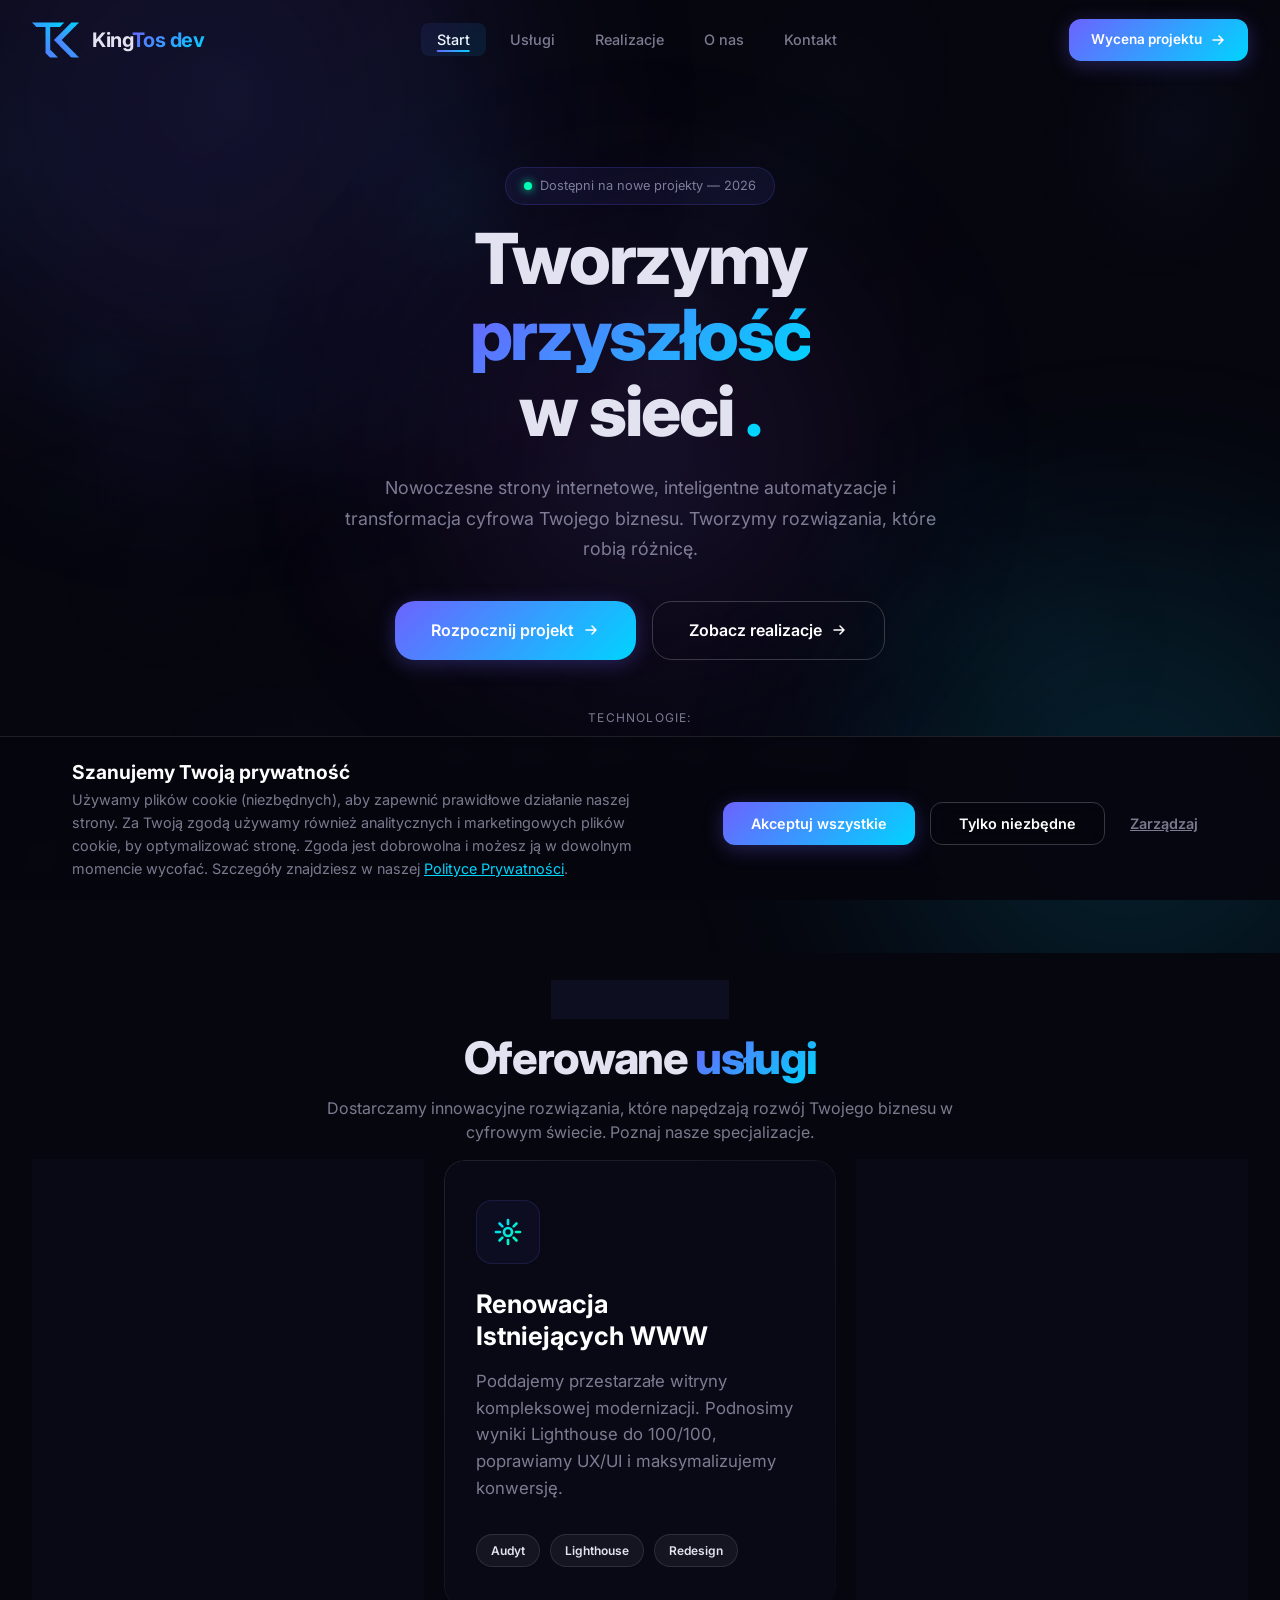
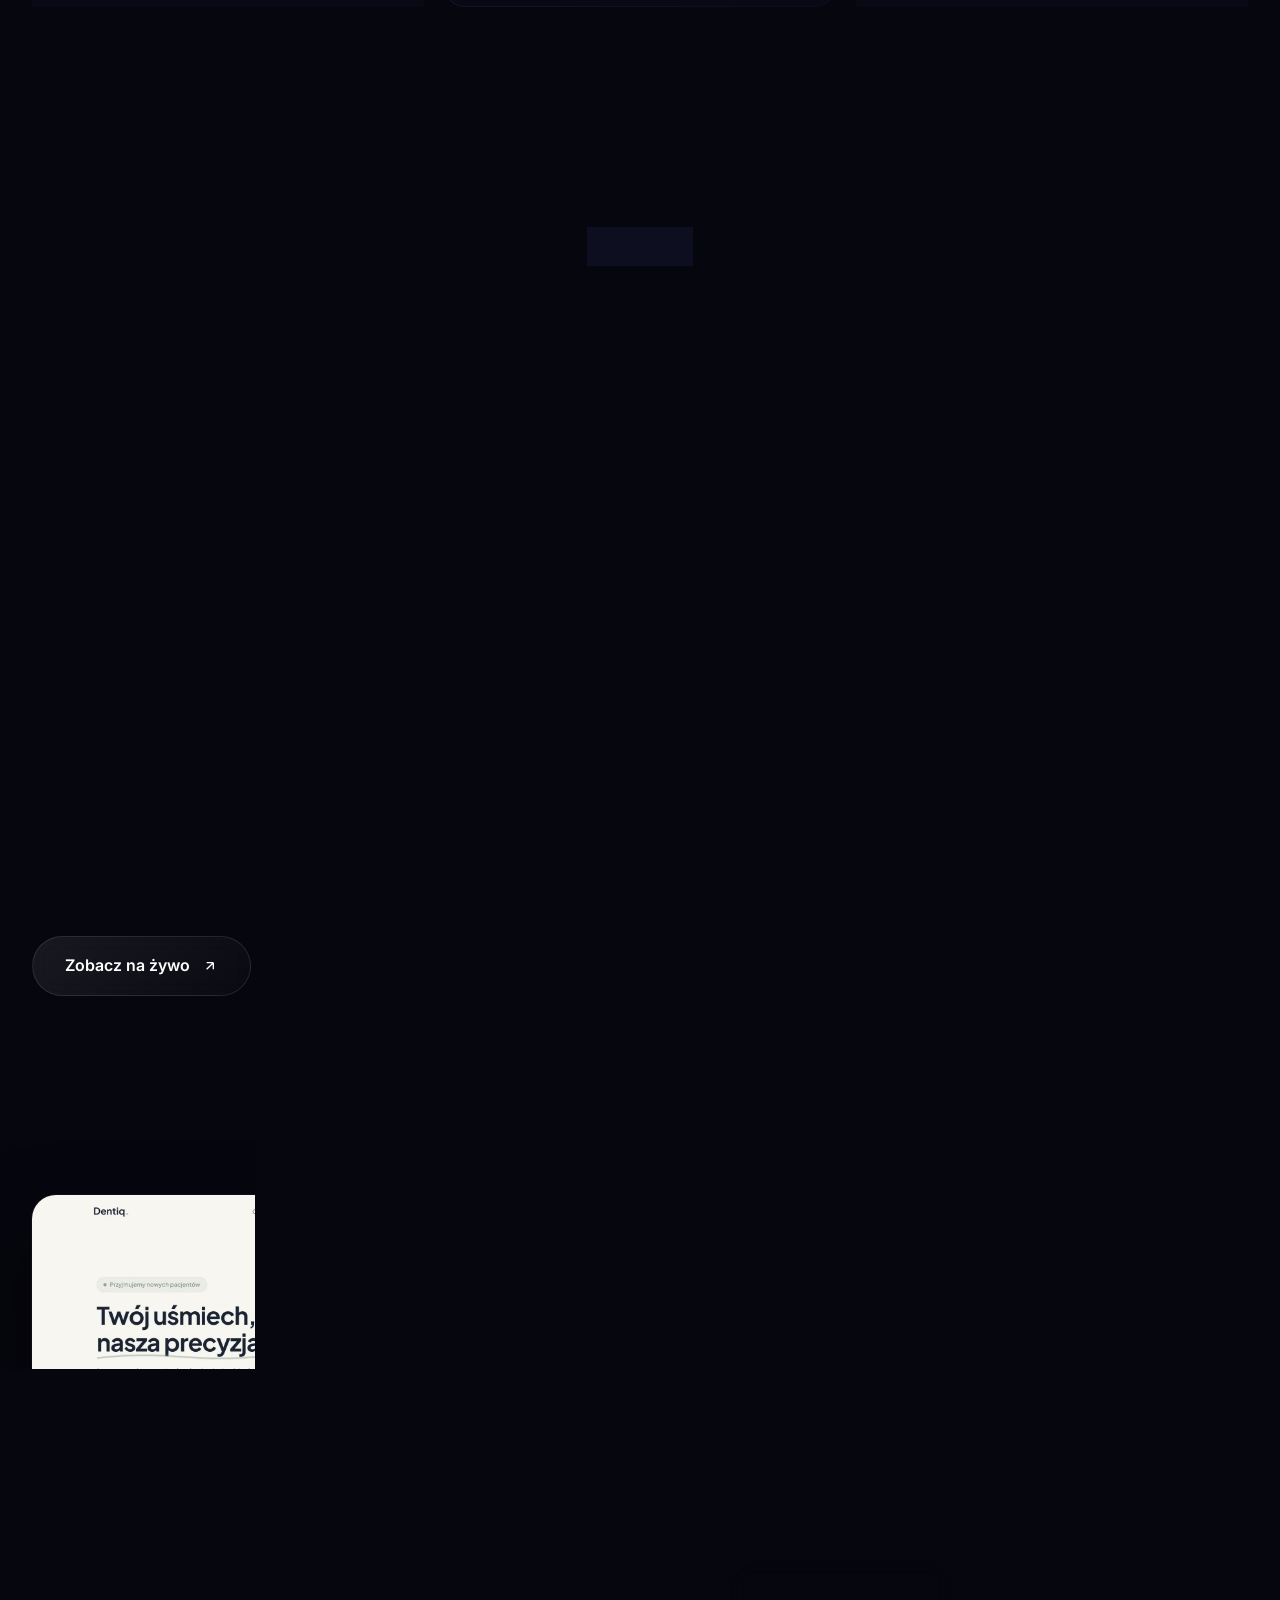
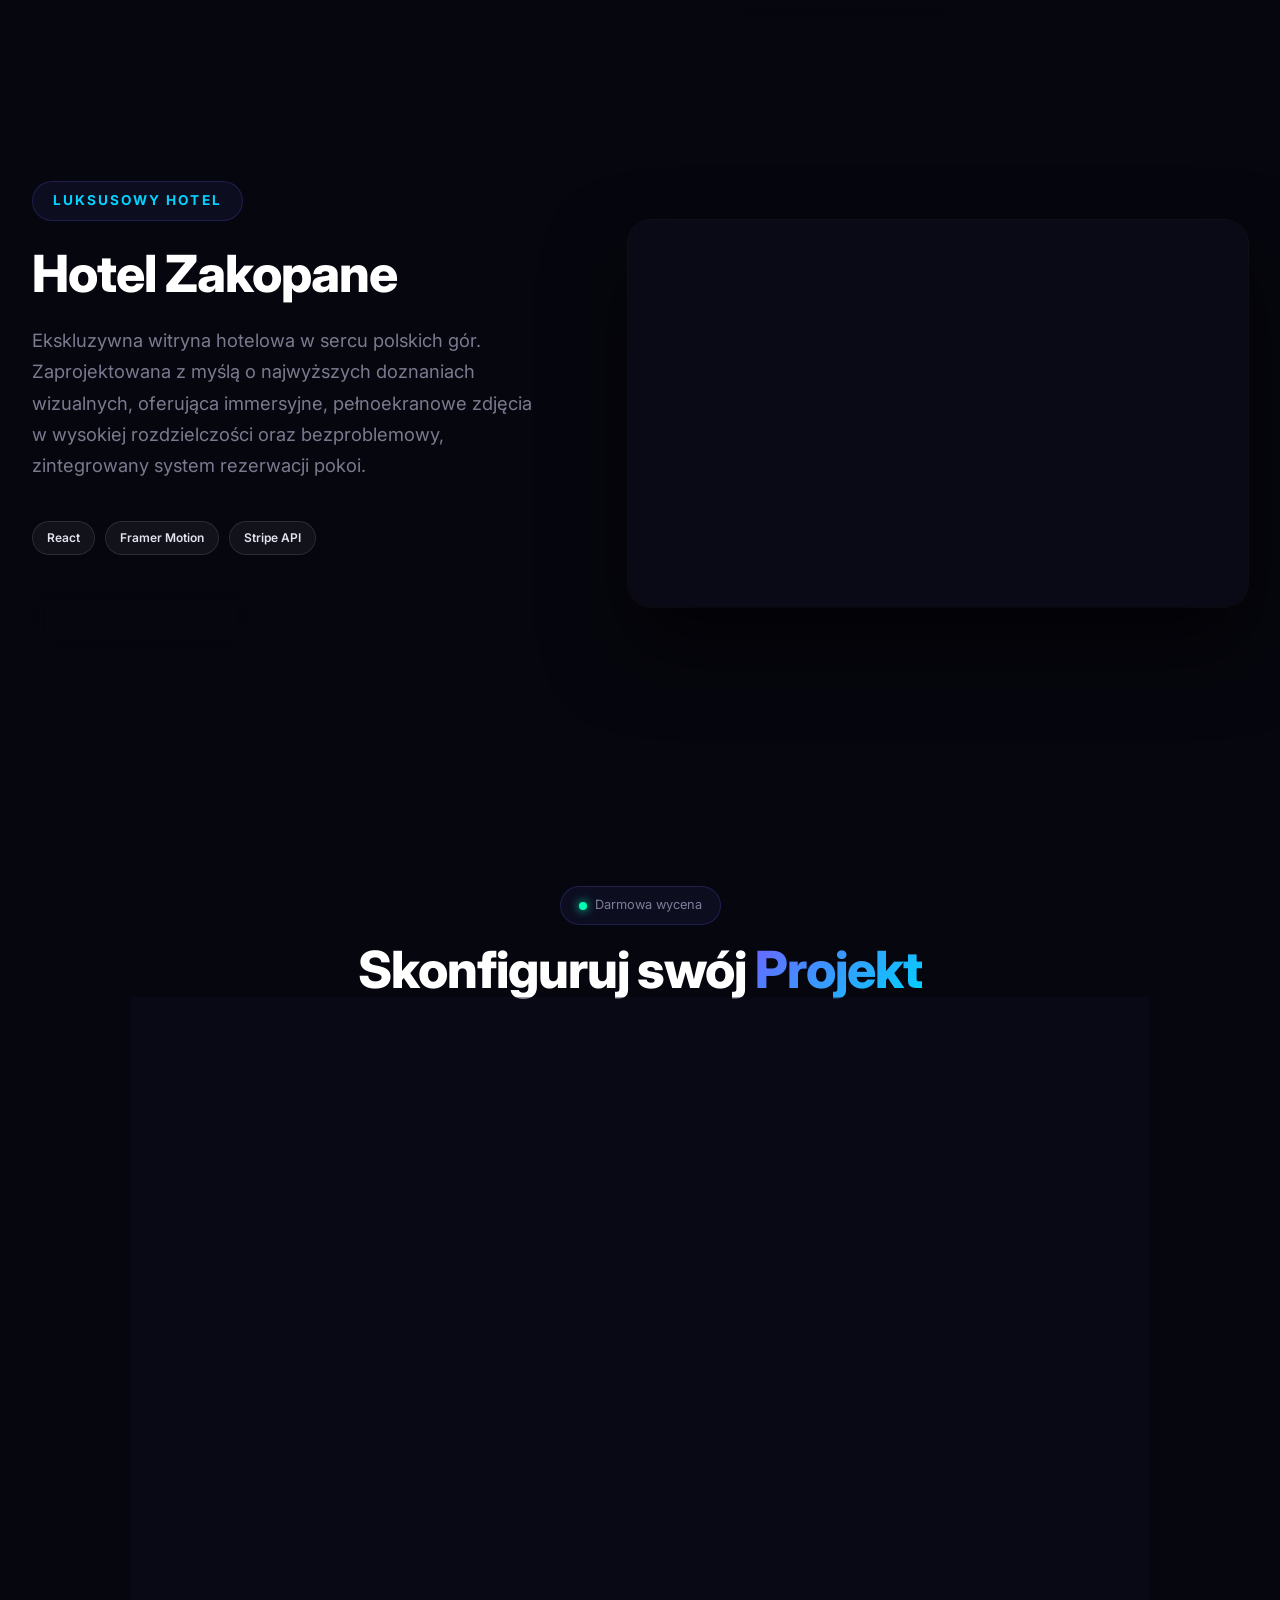
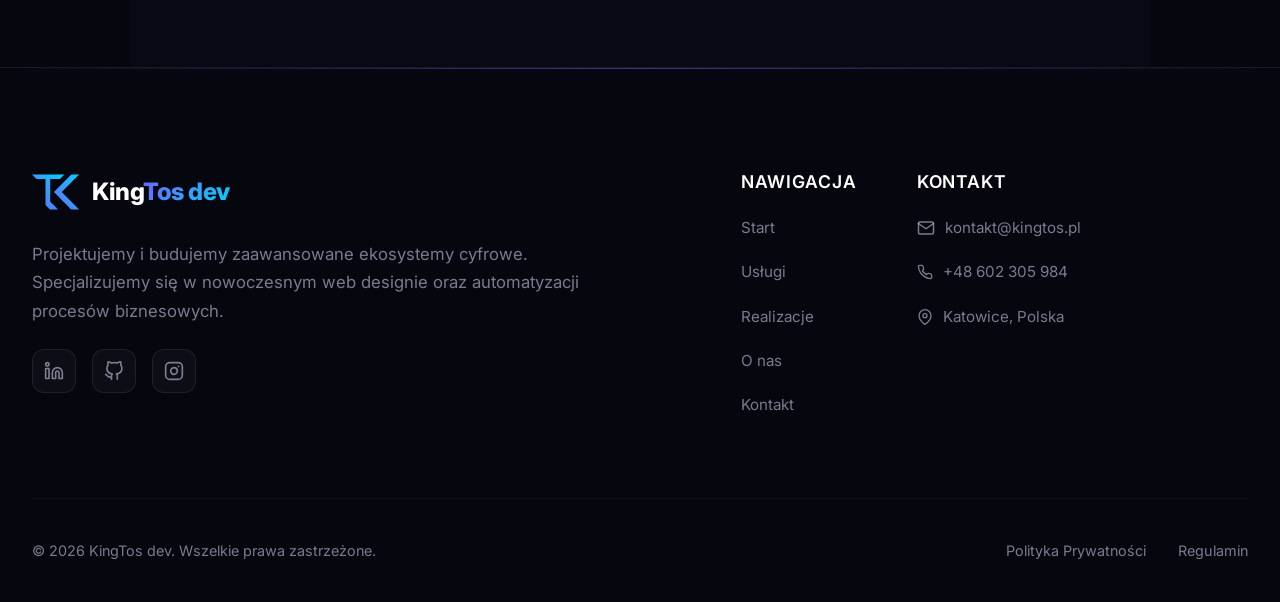
==== index.html @ 3b32286a "Add files via upload" ====
<!doctype html>
<html lang="pl">

<head>
  <meta charset="UTF-8" />
  <!-- Google Consent Mode v2 Default Settings -->
  <script>
    window.dataLayer = window.dataLayer || [];
    function gtag() { dataLayer.push(arguments); }
    let storedConsent = localStorage.getItem('cookieConsentSettings');
    if (storedConsent) {
      let settings = JSON.parse(storedConsent);
      gtag('consent', 'default', {
        'analytics_storage': settings.analytics ? 'granted' : 'denied',
        'ad_storage': settings.marketing ? 'granted' : 'denied',
        'ad_user_data': settings.marketing ? 'granted' : 'denied',
        'ad_personalization': settings.marketing ? 'granted' : 'denied',
        'personalization_storage': 'denied',
        'functionality_storage': 'granted',
        'security_storage': 'granted'
      });
    } else {
      gtag('consent', 'default', {
        'analytics_storage': 'denied',
        'ad_storage': 'denied',
        'ad_user_data': 'denied',
        'ad_personalization': 'denied',
        'personalization_storage': 'denied',
        'functionality_storage': 'granted',
        'security_storage': 'granted'
      });
    }
  </script>
  <meta name="viewport" content="width=device-width, initial-scale=1.0" />
  <meta name="description"
    content="KingTos dev — Projektujemy i tworzymy nowoczesne strony internetowe, automatyzacje i przebudowujemy istniejące witryny. Maciej Toś & Krzysztof Król." />
  <meta name="theme-color" content="#06060e" />
  <link rel="icon" type="image/svg+xml" href="favicon.svg" />
  <link rel="shortcut icon" href="favicon.svg" />
  <link rel="apple-touch-icon" href="favicon.svg" />
  <title>KingTos dev | Strony Internetowe & Automatyzacje</title>
  <link rel="preconnect" href="https://fonts.googleapis.com" />
  <link rel="preconnect" href="https://fonts.gstatic.com" crossorigin />
  <link
    href="https://fonts.googleapis.com/css2?family=Inter:wght@400;500;600;700&family=JetBrains+Mono:wght@400;500;700&display=swap"
    rel="stylesheet" />
  <link rel="preload" href="style.css" as="style" />
  <link rel="stylesheet" href="style.css" />

  <!-- Open Graph / Facebook -->
  <meta property="og:type" content="website" />
  <meta property="og:url" content="https://kingtos.pl/" />
  <meta property="og:title" content="KingTos dev | Strony Internetowe & Automatyzacje" />
  <meta property="og:description"
    content="KingTos dev — Projektujemy i tworzymy nowoczesne strony internetowe, automatyzacje i przebudowujemy istniejące witryny. Maciej Toś & Krzysztof Król." />

  <!-- Twitter -->
  <meta property="twitter:card" content="summary_large_image" />
  <meta property="twitter:url" content="https://kingtos.pl/" />
  <meta property="twitter:title" content="KingTos dev | Strony Internetowe & Automatyzacje" />
  <meta property="twitter:description"
    content="KingTos dev — Projektujemy i tworzymy nowoczesne strony internetowe, automatyzacje i przebudowujemy istniejące witryny. Maciej Toś & Krzysztof Król." />
</head>

<body>
  <!-- ══════════════════════════════════════════════
         INTERACTIVE GRID CANVAS (background)
         ══════════════════════════════════════════════ -->
  <canvas id="gridCanvas"></canvas>

  <!-- Ambient glow orbs -->
  <div class="ambient-orb ambient-orb--1"></div>
  <div class="ambient-orb ambient-orb--2"></div>
  <div class="ambient-orb ambient-orb--3"></div>

  <!-- ══════════════════════════════════════════════
         NAVBAR
         ══════════════════════════════════════════════ -->
  <nav class="navbar" id="navbar">
    <div class="navbar__container">
      <!-- Logo -->
      <a href="/" class="navbar__logo" id="navLogo">
        <span class="navbar__logo-icon">
          <svg viewBox="207 286 622 451" fill="none" xmlns="http://www.w3.org/2000/svg">
            <g transform="translate(0, 1024) scale(0.1, -0.1)" fill="url(#logoGrad)">
              <path
                d="M2070 7380 c0 -3 127 -132 283 -288 l283 -282 592 0 592 0 0 -1687 1 -1688 289 -294 289 -294 62 7 c34 3 267 6 518 6 l456 0 -502 503 -503 502 -2 1473 -3 1472 630 0 629 0 283 282 c156 156 283 285 283 288 0 3 -940 5 -2090 5 -1149 0 -2090 -2 -2090 -5z" />
              <path
                d="M6039 6254 c-817 -817 -1129 -1135 -1123 -1145 4 -8 502 -509 1106 -1115 604 -605 1104 -1108 1111 -1118 11 -15 56 -17 525 -19 281 -1 512 0 512 3 0 3 -506 511 -1126 1131 l-1125 1125 1123 1128 c618 620 1124 1130 1126 1134 1 4 -223 7 -498 7 l-500 0 -1131 -1131z" />
            </g>
            <defs>
              <linearGradient id="logoGrad" x1="0" y1="0" x2="1" y2="1">
                <stop offset="0%" stop-color="#6C63FF" />
                <stop offset="100%" stop-color="#00D4FF" />
              </linearGradient>
            </defs>
          </svg>
        </span>
        <span class="navbar__logo-text">
          <span class="navbar__logo-king">King</span><span class="navbar__logo-tos">Tos dev</span>
        </span>
      </a>

      <!-- Navigation Links -->
      <ul class="navbar__links" id="navLinks">
        <li>
          <a href="/#hero" class="navbar__link navbar__link--active" data-text="Start">Start</a>
        </li>
        <li>
          <a href="/#uslugi" class="navbar__link" data-text="Usługi">Usługi</a>
        </li>
        <li>
          <a href="/#realizacje" class="navbar__link" data-text="Realizacje">Realizacje</a>
        </li>
        <li>
          <a href="/o-nas" class="navbar__link" data-text="O nas">O nas</a>
        </li>
        <li>
          <a href="/#kontakt" class="navbar__link" data-text="Kontakt">Kontakt</a>
        </li>
      </ul>

      <!-- CTA Button -->
      <a href="/#kontakt" class="btn btn--primary btn--nav" id="navCta">
        <span class="btn__text">Wycena projektu</span>
        <span class="btn__icon">
          <svg width="16" height="16" viewBox="0 0 16 16" fill="none">
            <path d="M3 8H13M13 8L9 4M13 8L9 12" stroke="currentColor" stroke-width="1.5" stroke-linecap="round"
              stroke-linejoin="round" />
          </svg>
        </span>
      </a>

      <!-- Mobile hamburger -->
      <button class="navbar__hamburger" id="navHamburger" aria-label="Otwórz menu" aria-expanded="false">
        <span></span>
        <span></span>
        <span></span>
      </button>
    </div>
  </nav>

  <!-- ══════════════════════════════════════════════
         HERO SECTION
         ══════════════════════════════════════════════ -->
  <section class="hero" id="hero">
    <div class="hero__container">
      <!-- Centered Hero Content -->
      <div class="hero__badge" id="heroBadge">
        <span class="hero__badge-dot"></span>
        <span class="hero__badge-text">Dostępni na nowe projekty — 2026</span>
      </div>

      <h1 class="hero__title" id="heroTitle">
        <span class="hero__title-line">
          <span class="hero__title-word" data-delay="0">Tworzymy</span>
        </span>
        <span class="hero__title-line">
          <span class="hero__title-word hero__title-word--gradient" data-delay="1">przyszłość</span>
        </span>
        <span class="hero__title-line">
          <span class="hero__title-word" data-delay="2">w sieci</span>
          <span class="hero__title-word hero__title-word--accent" data-delay="3">.</span>
        </span>
      </h1>

      <p class="hero__subtitle" id="heroSubtitle">
        Nowoczesne strony internetowe, inteligentne automatyzacje i
        transformacja cyfrowa Twojego biznesu. Tworzymy rozwiązania, które
        robią różnicę.
      </p>

      <div class="hero__actions" id="heroActions">
        <a href="#kontakt" class="btn btn--primary btn--lg" id="heroCta1">
          <span class="btn__text">Rozpocznij projekt</span>
          <span class="btn__icon">
            <svg width="18" height="18" viewBox="0 0 18 18" fill="none">
              <path d="M4 9H14M14 9L10 5M14 9L10 13" stroke="currentColor" stroke-width="1.5" stroke-linecap="round"
                stroke-linejoin="round" />
            </svg>
          </span>
          <span class="btn__glow"></span>
          <span class="btn__shimmer"></span>
        </a>
        <a href="#realizacje" class="btn btn--outline btn--lg" id="heroCta2">
          <span class="btn__text">Zobacz realizacje</span>
          <span class="btn__icon">
            <svg width="18" height="18" viewBox="0 0 18 18" fill="none">
              <path d="M4 9H14M14 9L10 5M14 9L10 13" stroke="currentColor" stroke-width="1.5" stroke-linecap="round"
                stroke-linejoin="round" />
            </svg>
          </span>
        </a>
      </div>

      <div class="hero__tech" id="heroTech">
        <span class="hero__tech-label">Technologie:</span>
        <div class="hero__tech-list">
          <span class="hero__tech-badge" data-tech="react">React</span>
          <span class="hero__tech-badge" data-tech="next">Next.js</span>
          <span class="hero__tech-badge" data-tech="node">Node.js</span>
          <span class="hero__tech-badge" data-tech="ai">AI / ML</span>
          <span class="hero__tech-badge" data-tech="auto">Automatyzacje</span>
        </div>
      </div>
    </div>


  </section>

  <!-- ══════════════════════════════════════════════
         SERVICES SECTION
         ══════════════════════════════════════════════ -->
  <section class="services-hero" id="uslugi">
    <div class="services-hero__container">
      <div class="services-hero__header">
        <div class="hero__badge">
          <span class="hero__badge-dot"></span>
          <span class="hero__badge-text">Kompleksowa oferta</span>
        </div>
        <h2 class="services-hero__title">
          Oferowane <span class="services-hero__title-accent">usługi</span>
        </h2>
        <p class="services-hero__subtitle">
          Dostarczamy innowacyjne rozwiązania, które napędzają rozwój Twojego
          biznesu w cyfrowym świecie. Poznaj nasze specjalizacje.
        </p>
      </div>

      <div class="services-hero__grid" data-nosnippet>
        <!-- Panel 1 -->
        <div class="service-panel">
          <div class="service-panel__glow"></div>
          <div class="service-panel__content">
            <div class="service-panel__icon">
              <svg width="32" height="32" viewBox="0 0 24 24" fill="none" xmlns="http://www.w3.org/2000/svg">
                <path d="M7 8L3 12L7 16" stroke="url(#iconGrad1)" stroke-width="2" stroke-linecap="round"
                  stroke-linejoin="round" />
                <path d="M17 8L21 12L17 16" stroke="url(#iconGrad1)" stroke-width="2" stroke-linecap="round"
                  stroke-linejoin="round" />
                <path d="M14 4L10 20" stroke="url(#iconGrad1)" stroke-width="2" stroke-linecap="round"
                  stroke-linejoin="round" />
                <defs>
                  <linearGradient id="iconGrad1" x1="3" y1="4" x2="21" y2="20" gradientUnits="userSpaceOnUse">
                    <stop stop-color="#6C63FF" />
                    <stop offset="1" stop-color="#00D4FF" />
                  </linearGradient>
                </defs>
              </svg>
            </div>
            <h3 class="service-panel__title">Tworzenie Stron<br />od Zera</h3>
            <p class="service-panel__desc">
              Projektujemy i wdrażamy nowoczesne, ultra-szybkie i skalowalne
              aplikacje webowe oparte o najnowsze technologie takie jak React
              i Next.js.
            </p>
            <div class="service-panel__tech">
              <span>React</span><span>Next.js</span><span>UI/UX</span>
            </div>
          </div>
        </div>

        <!-- Panel 2 -->
        <div class="service-panel">
          <div class="service-panel__glow"></div>
          <div class="service-panel__content">
            <div class="service-panel__icon">
              <svg width="32" height="32" viewBox="0 0 24 24" fill="none" xmlns="http://www.w3.org/2000/svg">
                <path d="M12 3V6" stroke="url(#iconGrad2)" stroke-width="2" stroke-linecap="round" />
                <path d="M12 18V21" stroke="url(#iconGrad2)" stroke-width="2" stroke-linecap="round" />
                <path d="M21 12H18" stroke="url(#iconGrad2)" stroke-width="2" stroke-linecap="round" />
                <path d="M6 12H3" stroke="url(#iconGrad2)" stroke-width="2" stroke-linecap="round" />
                <path d="M18.364 5.63604L16.2426 7.75736" stroke="url(#iconGrad2)" stroke-width="2"
                  stroke-linecap="round" />
                <path d="M7.75736 16.2426L5.63604 18.364" stroke="url(#iconGrad2)" stroke-width="2"
                  stroke-linecap="round" />
                <path d="M18.364 18.364L16.2426 16.2426" stroke="url(#iconGrad2)" stroke-width="2"
                  stroke-linecap="round" />
                <path d="M7.75736 7.75736L5.63604 5.63604" stroke="url(#iconGrad2)" stroke-width="2"
                  stroke-linecap="round" />
                <circle cx="12" cy="12" r="3" stroke="url(#iconGrad2)" stroke-width="2" />
                <defs>
                  <linearGradient id="iconGrad2" x1="3" y1="3" x2="21" y2="21" gradientUnits="userSpaceOnUse">
                    <stop stop-color="#00D4FF" />
                    <stop offset="1" stop-color="#00FFB2" />
                  </linearGradient>
                </defs>
              </svg>
            </div>
            <h3 class="service-panel__title">
              Renowacja<br />Istniejących WWW
            </h3>
            <p class="service-panel__desc">
              Poddajemy przestarzałe witryny kompleksowej modernizacji.
              Podnosimy wyniki Lighthouse do 100/100, poprawiamy UX/UI i
              maksymalizujemy konwersję.
            </p>
            <div class="service-panel__tech">
              <span>Audyt</span><span>Lighthouse</span><span>Redesign</span>
            </div>
          </div>
        </div>

        <!-- Panel 3 -->
        <div class="service-panel">
          <div class="service-panel__glow"></div>
          <div class="service-panel__content">
            <div class="service-panel__icon">
              <svg width="32" height="32" viewBox="0 0 24 24" fill="none" xmlns="http://www.w3.org/2000/svg">
                <path d="M13 2L3 14H12L11 22L21 10H12L13 2Z" stroke="url(#iconGrad3)" stroke-width="2"
                  stroke-linecap="round" stroke-linejoin="round" fill="rgba(108,99,255,0.1)" />
                <defs>
                  <linearGradient id="iconGrad3" x1="3" y1="2" x2="21" y2="22" gradientUnits="userSpaceOnUse">
                    <stop stop-color="#6C63FF" />
                    <stop offset="1" stop-color="#00FFB2" />
                  </linearGradient>
                </defs>
              </svg>
            </div>
            <h3 class="service-panel__title">Automatyzacje<br />Stron</h3>
            <p class="service-panel__desc">
              Zastępujemy powtarzalną pracę inteligentnymi systemami. Wdrażamy
              integracje AI, automatyczne formularze i asystentów, by strona
              pracowała 24/7.
            </p>
            <div class="service-panel__tech">
              <span>AI / ML</span><span>Automatyzacja</span><span>API</span>
            </div>
          </div>
        </div>
      </div>
    </div>
  </section>

  <!-- ══════════════════════════════════════════════
         PORTFOLIO SECTION
         ══════════════════════════════════════════════ -->
  <section class="portfolio-hero" id="realizacje">
    <div class="portfolio-hero__header">
      <div class="hero__badge">
        <span class="hero__badge-dot"></span>
        <span class="hero__badge-text">Portfolio</span>
      </div>
      <h2 class="portfolio-hero__title">
        Portfolio <span class="services-hero__title-accent">Realizacji</span>
      </h2>
      <p class="portfolio-hero__subtitle">
        Poznaj wybrane projekty, które z sukcesem wdrożyliśmy dla naszych klientów, łącząc estetykę z najwyższą
        wydajnością.
      </p>
    </div>

    <div class="portfolio-hero__projects" data-nosnippet>
      <!-- Project 1 (Image Right) -->
      <div class="project-showcase">
        <div class="project-showcase__content">
          <span class="project-showcase__tag">E-learning</span>
          <h3 class="project-showcase__title">Sukalina Chess</h3>
          <p class="project-showcase__desc">Nowoczesna platforma edukacyjna stworzona dla profesjonalnej instruktorki szachów. Witryna łączy przejrzysty design z interaktywną minigrą testową, pozwalającą użytkownikom na sprawdzenie swoich umiejętności przed zapisaniem się na profesjonalne lekcje.</p>
          <div class="service-panel__tech">
            <span>Vue.js</span><span>Three.js</span><span>WebSockets</span>
          </div>
          <a href="https://sukalinachess.netlify.app" target="_blank" class="portfolio__card-btn">
            Zobacz na żywo
            <svg width="16" height="16" viewBox="0 0 24 24" fill="none" stroke="currentColor" stroke-width="2">
              <path d="M7 17L17 7M17 7H7M17 7V17" />
            </svg>
          </a>
        </div>
        <div class="project-showcase__visual">
          <div class="project-showcase__visual-inner project-tilt">
            <div class="project-showcase__glow"></div>
            <img src="assets/portfolio/chess.webp" alt="Sukalina Chess" loading="lazy" decoding="async">
          </div>
        </div>
      </div>

      <!-- Project 2 (Image Left) -->
      <div class="project-showcase project-showcase--reverse">
        <div class="project-showcase__content">
          <span class="project-showcase__tag">Stomatologia Premium</span>
          <h3 class="project-showcase__title">Dentiq Modern</h3>
          <p class="project-showcase__desc">Elegancka, ultraszybka i w pełni responsywna strona internetowa dla
            prestiżowej kliniki stomatologicznej. Wyposażona w zaawansowany system rezerwacji wizyt online oraz
            wirtualny spacer, co znacząco zwiększyło konwersję.</p>
          <div class="service-panel__tech">
            <span>Next.js</span><span>Tailwind</span><span>Booking API</span>
          </div>
          <a href="https://dentiq-modern-stomatology.vercel.app" target="_blank" class="portfolio__card-btn">
            Zobacz na żywo
            <svg width="16" height="16" viewBox="0 0 24 24" fill="none" stroke="currentColor" stroke-width="2">
              <path d="M7 17L17 7M17 7H7M17 7V17" />
            </svg>
          </a>
        </div>
        <div class="project-showcase__visual">
          <div class="project-showcase__visual-inner project-tilt">
            <div class="project-showcase__glow"></div>
            <img src="assets/portfolio/dentiq.webp" alt="Dentiq Stomatology" loading="lazy" decoding="async">
          </div>
        </div>
      </div>

      <!-- Project 3 (Image Right) -->
      <div class="project-showcase">
        <div class="project-showcase__content">
          <span class="project-showcase__tag">Luksusowy Hotel</span>
          <h3 class="project-showcase__title">Hotel Zakopane</h3>
          <p class="project-showcase__desc">Ekskluzywna witryna hotelowa w sercu polskich gór. Zaprojektowana z myślą o
            najwyższych doznaniach wizualnych, oferująca immersyjne, pełnoekranowe zdjęcia w wysokiej rozdzielczości
            oraz bezproblemowy, zintegrowany system rezerwacji pokoi.</p>
          <div class="service-panel__tech">
            <span>React</span><span>Framer Motion</span><span>Stripe API</span>
          </div>
          <a href="https://hotel-zakopane.netlify.app" target="_blank" class="portfolio__card-btn">
            Zobacz na żywo
            <svg width="16" height="16" viewBox="0 0 24 24" fill="none" stroke="currentColor" stroke-width="2">
              <path d="M7 17L17 7M17 7H7M17 7V17" />
            </svg>
          </a>
        </div>
        <div class="project-showcase__visual">
          <div class="project-showcase__visual-inner project-tilt">
            <div class="project-showcase__glow"></div>
            <img src="assets/portfolio/hotel.webp" alt="Hotel Zakopane" loading="lazy" decoding="async">
          </div>
        </div>
      </div>
    </div>
  </section>

  <!-- ══════════════════════════════════════════════
         CONTACT SECTION (MULTI-STEP WIZARD)
         ══════════════════════════════════════════════ -->
  <section class="contact-section" id="kontakt">
    <div class="contact-section__container">

      <div class="contact-section__header">
        <div class="hero__badge">
          <span class="hero__badge-dot"></span>
          <span class="hero__badge-text">Darmowa wycena</span>
        </div>
        <h2 class="contact-section__title">
          Skonfiguruj swój <span class="services-hero__title-accent">Projekt</span>
        </h2>
      </div>

      <div class="contact-wizard">
        <div class="contact-wizard__glow"></div>

        <!-- Progress Bar -->
        <div class="wizard-progress">
          <div class="wizard-progress__step active" data-step="1">1. Cel</div>
          <div class="wizard-progress__line">
            <div class="wizard-progress__line-fill"></div>
          </div>
          <div class="wizard-progress__step" data-step="2">2. Opcje</div>
          <div class="wizard-progress__line">
            <div class="wizard-progress__line-fill"></div>
          </div>
          <div class="wizard-progress__step" data-step="3">3. Dane</div>
        </div>

        <form id="contactForm" class="wizard-form">

          <!-- STEP 1 -->
          <div class="wizard-step active" id="step-1">
            <h3 class="wizard-step__title">W czym możemy Ci pomóc?</h3>
            <div class="wizard-options-grid">
              <label class="wizard-option">
                <input type="radio" name="project_type" value="nowa_strona" checked>
                <div class="wizard-option__card">
                  <div class="wizard-option__icon">
                    <svg width="28" height="28" viewBox="0 0 24 24" fill="none" stroke="currentColor" stroke-width="2"
                      stroke-linecap="round" stroke-linejoin="round">
                      <path
                        d="M4.5 16.5c-1.5 1.26-2 5-2 5s3.74-.5 5-2c.71-.84.71-2.13.71-2.13l-1.58-1.58s-1.29 0-2.13.71z" />
                      <path d="m12 15-3-3l1.5-1.5L12 12l1.5-1.5L15 12l-1.5 1.5L12 15z" />
                      <path d="m13 8 2-2 1 1" />
                      <path d="m9 12 2 2 1-1" />
                      <path d="M11.79 8.21c.73-.73 1.21-1.46 1.21-1.46l2.5 2.5s-.73.48-1.46 1.21L11.79 8.21z" />
                      <path
                        d="M16.5 4.5s-2.5 0-4.5 2.5c-1.12 1.4-1.5 3.5-1.5 3.5l1.5 1.5s2.1-.38 3.5-1.5c2.5-2 2.5-4.5 2.5-4.5z" />
                    </svg>
                  </div>
                  <h4>Nowa strona</h4>
                  <p>Budowa nowoczesnej witryny od podstaw</p>
                </div>
              </label>
              <label class="wizard-option">
                <input type="radio" name="project_type" value="renowacja">
                <div class="wizard-option__card">
                  <div class="wizard-option__icon">
                    <svg width="28" height="28" viewBox="0 0 24 24" fill="none" stroke="currentColor" stroke-width="2"
                      stroke-linecap="round" stroke-linejoin="round">
                      <path
                        d="M12 3v1M12 20v1M4.22 4.22l.71.71M18.36 18.36l.71.71M1 12h1M20 12h1M4.22 19.78l.71-.71M18.36 5.64l.71-.71M12 7a5 5 0 1 0 0 10 5 5 0 0 0 0-10z" />
                    </svg>
                  </div>
                  <h4>Renowacja</h4>
                  <p>Redesign i optymalizacja obecnej witryny</p>
                </div>
              </label>
              <label class="wizard-option">
                <input type="radio" name="project_type" value="automatyzacja">
                <div class="wizard-option__card">
                  <div class="wizard-option__icon">
                    <svg width="28" height="28" viewBox="0 0 24 24" fill="none" stroke="currentColor" stroke-width="2"
                      stroke-linecap="round" stroke-linejoin="round">
                      <path d="M13 2 3 14h9l-1 8 10-12h-9l1-8z" />
                    </svg>
                  </div>
                  <h4>Automatyzacja</h4>
                  <p>Usprawnienie procesów biznesowych</p>
                </div>
              </label>
            </div>
            <div class="wizard-actions">
              <button type="button" class="wizard-btn wizard-btn--next" data-to="2">
                Kontynuuj
                <svg width="18" height="18" viewBox="0 0 24 24" fill="none" stroke="currentColor" stroke-width="2"
                  stroke-linecap="round" stroke-linejoin="round">
                  <line x1="5" y1="12" x2="19" y2="12"></line>
                  <polyline points="12 5 19 12 12 19"></polyline>
                </svg>
              </button>
            </div>
          </div>

          <!-- STEP 2 -->
          <div class="wizard-step" id="step-2">
            <h3 class="wizard-step__title">Co Cię interesuje?</h3>

            <!-- Dynamic Tags for Nowa Strona -->
            <div class="wizard-tags" id="tags-nowa_strona">
              <label class="wizard-tag"><input type="checkbox" name="features" value="Landing Page"><span>Landing Page
                  (Szybka wizytówka)</span></label>
              <label class="wizard-tag"><input type="checkbox" name="features" value="Multi-page"><span>Strona firmowa
                  (Multi-page)</span></label>
              <label class="wizard-tag"><input type="checkbox" name="features" value="E-commerce"><span>Sklep
                  internetowy</span></label>
              <label class="wizard-tag"><input type="checkbox" name="features" value="Animations"><span>Animacje GSAP /
                  3D</span></label>
              <label class="wizard-tag"><input type="checkbox" name="features" value="CMS"><span>Panel zarządzania
                  CMS</span></label>
              <label class="wizard-tag"><input type="checkbox" name="features" value="Inne"><span>Inne (opiszę w
                  wiadomości)</span></label>
            </div>

            <!-- Dynamic Tags for Renowacja (Hidden by default) -->
            <div class="wizard-tags" id="tags-renowacja" style="display: none;">
              <label class="wizard-tag"><input type="checkbox" name="features" value="UI/UX Redesign"><span>Nowoczesny
                  Design UI/UX</span></label>
              <label class="wizard-tag"><input type="checkbox" name="features" value="SEO/Perf"><span>Optymalizacja
                  szybkości (SEO)</span></label>
              <label class="wizard-tag"><input type="checkbox" name="features" value="Migration"><span>Przebudowa na
                  nowszy silnik</span></label>
              <label class="wizard-tag"><input type="checkbox" name="features" value="New Features"><span>Dodanie nowych
                  funkcji</span></label>
              <label class="wizard-tag"><input type="checkbox" name="features" value="Bugfixing"><span>Poprawa błędów i
                  RWD</span></label>
              <label class="wizard-tag"><input type="checkbox" name="features" value="Inne"><span>Inne (opiszę w
                  wiadomości)</span></label>
            </div>

            <!-- Dynamic Tags for Automatyzacja (Hidden by default) -->
            <div class="wizard-tags" id="tags-automatyzacja" style="display: none;">
              <label class="wizard-tag"><input type="checkbox" name="features" value="Scripts"><span>Skrypty Python /
                  Node.js</span></label>
              <label class="wizard-tag"><input type="checkbox" name="features" value="Social Media"><span>Automatyzacja
                  Social Media</span></label>
              <label class="wizard-tag"><input type="checkbox" name="features" value="AI Bot"><span>Boty i AI (ChatGPT
                  API)</span></label>
              <label class="wizard-tag"><input type="checkbox" name="features" value="Integrations"><span>Integracje API
                  / CRM</span></label>
              <label class="wizard-tag"><input type="checkbox" name="features" value="Scraping"><span>Pobieranie danych
                  (Scraping)</span></label>
              <label class="wizard-tag"><input type="checkbox" name="features" value="Inne"><span>Inne (opiszę w
                  wiadomości)</span></label>
            </div>

            <div class="wizard-actions wizard-actions--split">
              <button type="button" class="wizard-btn wizard-btn--prev" data-to="1">
                <svg width="18" height="18" viewBox="0 0 24 24" fill="none" stroke="currentColor" stroke-width="2"
                  stroke-linecap="round" stroke-linejoin="round">
                  <line x1="19" y1="12" x2="5" y2="12"></line>
                  <polyline points="12 19 5 12 12 5"></polyline>
                </svg>
                Wstecz
              </button>
              <button type="button" class="wizard-btn wizard-btn--next" data-to="3">
                Dalej
                <svg width="18" height="18" viewBox="0 0 24 24" fill="none" stroke="currentColor" stroke-width="2"
                  stroke-linecap="round" stroke-linejoin="round">
                  <line x1="5" y1="12" x2="19" y2="12"></line>
                  <polyline points="12 5 19 12 12 19"></polyline>
                </svg>
              </button>
            </div>
          </div>

          <!-- STEP 3 -->
          <div class="wizard-step" id="step-3">
            <h3 class="wizard-step__title">Ostatni krok - Twoje dane</h3>
            <div class="wizard-inputs">
              <div class="input-group">
                <input type="text" id="name" required placeholder=" ">
                <label for="name">Imię i nazwisko / Nazwa firmy</label>
              </div>
              <div class="input-group">
                <input type="email" id="email" required placeholder=" ">
                <label for="email">Adres E-mail</label>
              </div>
              <div class="input-group" id="group-website" style="display: none;">
                <input type="url" id="website_url" placeholder=" ">
                <label for="website_url">Link do obecnej strony (URL)</label>
              </div>
              <div class="input-group">
                <textarea id="message" rows="2" placeholder=" "></textarea>
                <label for="message">Dodatkowe informacje (opcjonalnie)</label>
              </div>
            </div>
            <div class="wizard-actions wizard-actions--split">
              <button type="button" class="wizard-btn wizard-btn--prev" data-to="2">
                <svg width="18" height="18" viewBox="0 0 24 24" fill="none" stroke="currentColor" stroke-width="2"
                  stroke-linecap="round" stroke-linejoin="round">
                  <line x1="19" y1="12" x2="5" y2="12"></line>
                  <polyline points="12 19 5 12 12 5"></polyline>
                </svg>
                Wstecz
              </button>
              <button type="submit" class="wizard-btn wizard-btn--submit">
                Wyślij zapytanie
                <svg width="18" height="18" viewBox="0 0 24 24" fill="none" stroke="currentColor" stroke-width="2"
                  stroke-linecap="round" stroke-linejoin="round">
                  <line x1="22" y1="2" x2="11" y2="13"></line>
                  <polygon points="22 2 15 22 11 13 2 9 22 2"></polygon>
                </svg>
              </button>
            </div>
          </div>
        </form>
        <p class="wizard-gdpr-info">Wysyłając formularz, zgadzasz się na przetwarzanie Twoich danych zgodnie z naszą <a
            href="/polityka-prywatnosci">Polityką Prywatności</a>.</p>
      </div>
    </div>
  </section>

  <!-- ══════════════════════════════════════════════
         FOOTER
         ══════════════════════════════════════════════ -->
  <footer class="site-footer">
    <div class="site-footer__glow"></div>
    <div class="site-footer__container">

      <div class="site-footer__main">
        <div class="site-footer__brand">
          <a href="/" class="navbar__logo">
            <span class="navbar__logo-icon">
              <svg viewBox="207 286 622 451" fill="none" xmlns="http://www.w3.org/2000/svg">
                <g transform="translate(0, 1024) scale(0.1, -0.1)" fill="url(#logoGradFooter)">
                  <path
                    d="M2070 7380 c0 -3 127 -132 283 -288 l283 -282 592 0 592 0 0 -1687 1 -1688 289 -294 289 -294 62 7 c34 3 267 6 518 6 l456 0 -502 503 -503 502 -2 1473 -3 1472 630 0 629 0 283 282 c156 156 283 285 283 288 0 3 -940 5 -2090 5 -1149 0 -2090 -2 -2090 -5z" />
                  <path
                    d="M6039 6254 c-817 -817 -1129 -1135 -1123 -1145 4 -8 502 -509 1106 -1115 604 -605 1104 -1108 1111 -1118 11 -15 56 -17 525 -19 281 -1 512 0 512 3 0 3 -506 511 -1126 1131 l-1125 1125 1123 1128 c618 620 1124 1130 1126 1134 1 4 -223 7 -498 7 l-500 0 -1131 -1131z" />
                </g>
                <defs>
                  <linearGradient id="logoGradFooter" x1="0" y1="0" x2="1" y2="1">
                    <stop offset="0%" stop-color="#6C63FF" />
                    <stop offset="100%" stop-color="#00D4FF" />
                  </linearGradient>
                </defs>
              </svg>
            </span>
            <span class="navbar__logo-text">
              <span class="navbar__logo-king">King</span><span class="navbar__logo-tos">Tos dev</span>
            </span>
          </a>
          <p class="site-footer__desc">Projektujemy i budujemy zaawansowane ekosystemy cyfrowe. Specjalizujemy się w
            nowoczesnym web designie oraz automatyzacji procesów biznesowych.</p>
          <div class="site-footer__socials">
            <a href="#" aria-label="LinkedIn"><svg width="20" height="20" viewBox="0 0 24 24" fill="none"
                stroke="currentColor" stroke-width="2" stroke-linecap="round" stroke-linejoin="round">
                <path d="M16 8a6 6 0 0 1 6 6v7h-4v-7a2 2 0 0 0-2-2 2 2 0 0 0-2 2v7h-4v-7a6 6 0 0 1 6-6z"></path>
                <rect x="2" y="9" width="4" height="12"></rect>
                <circle cx="4" cy="4" r="2"></circle>
              </svg></a>
            <a href="#" aria-label="GitHub"><svg width="20" height="20" viewBox="0 0 24 24" fill="none"
                stroke="currentColor" stroke-width="2" stroke-linecap="round" stroke-linejoin="round">
                <path
                  d="M9 19c-5 1.5-5-2.5-7-3m14 6v-3.87a3.37 3.37 0 0 0-.94-2.61c3.14-.35 6.44-1.54 6.44-7A5.44 5.44 0 0 0 20 4.77 5.07 5.07 0 0 0 19.91 1S18.73.65 16 2.48a13.38 13.38 0 0 0-7 0C6.27.65 5.09 1 5.09 1A5.07 5.07 0 0 0 5 4.77a5.44 5.44 0 0 0-1.5 3.78c0 5.42 3.3 6.61 6.44 7A3.37 3.37 0 0 0 9 18.13V22">
                </path>
              </svg></a>
            <a href="#" aria-label="Instagram"><svg width="20" height="20" viewBox="0 0 24 24" fill="none"
                stroke="currentColor" stroke-width="2" stroke-linecap="round" stroke-linejoin="round">
                <rect x="2" y="2" width="20" height="20" rx="5" ry="5"></rect>
                <path d="M16 11.37A4 4 0 1 1 12.63 8 4 4 0 0 1 16 11.37z"></path>
                <line x1="17.5" y1="6.5" x2="17.51" y2="6.5"></line>
              </svg></a>
          </div>
        </div>

        <div class="site-footer__nav">
          <div class="footer-nav-col">
            <h4>Nawigacja</h4>
            <a href="/#hero">Start</a>
            <a href="/#uslugi">Usługi</a>
            <a href="/#realizacje">Realizacje</a>
            <a href="/o-nas">O nas</a>
            <a href="/#kontakt">Kontakt</a>
          </div>
          <div class="footer-nav-col">
            <h4>Kontakt</h4>
            <a href="mailto:kontakt@kingtos.pl" class="footer-contact-link">
              <svg width="18" height="18" viewBox="0 0 24 24" fill="none" stroke="currentColor" stroke-width="2"
                stroke-linecap="round" stroke-linejoin="round">
                <path d="M4 4h16c1.1 0 2 .9 2 2v12c0 1.1-.9 2-2 2H4c-1.1 0-2-.9-2-2V6c0-1.1.9-2 2-2z"></path>
                <polyline points="22,6 12,13 2,6"></polyline>
              </svg>
              kontakt@kingtos.pl
            </a>
            <a href="tel:+48602305984" class="footer-contact-link">
              <svg width="16" height="16" viewBox="0 0 24 24" fill="none" stroke="currentColor" stroke-width="2"
                stroke-linecap="round" stroke-linejoin="round">
                <path
                  d="M22 16.92v3a2 2 0 0 1-2.18 2 19.79 19.79 0 0 1-8.63-3.07 19.5 19.5 0 0 1-6-6 19.79 19.79 0 0 1-3.07-8.67A2 2 0 0 1 4.11 2h3a2 2 0 0 1 2 1.72 12.84 12.84 0 0 0 .7 2.81 2 2 0 0 1-.45 2.11L8.09 9.91a16 16 0 0 0 6 6l1.27-1.27a2 2 0 0 1 2.11-.45 12.84 12.84 0 0 0 2.81.7A2 2 0 0 1 22 16.92z">
                </path>
              </svg>
              +48 602 305 984
            </a>
            <p class="footer-location">
              <svg width="16" height="16" viewBox="0 0 24 24" fill="none" stroke="currentColor" stroke-width="2"
                stroke-linecap="round" stroke-linejoin="round">
                <path d="M21 10c0 7-9 13-9 13s-9-6-9-13a9 9 0 0 1 18 0z"></path>
                <circle cx="12" cy="10" r="3"></circle>
              </svg>
              Katowice, Polska
            </p>
          </div>
        </div>
      </div>

      <div class="site-footer__bottom">
        <div class="footer-copyright">
          <p>&copy; 2026 KingTos dev. Wszelkie prawa zastrzeżone.</p>
        </div>
        <div class="site-footer__legal">
          <a href="/polityka-prywatnosci">Polityka Prywatności</a>
          <a href="/regulamin">Regulamin</a>
        </div>
      </div>

    </div>
  </footer>

  <script src="script.js" defer></script>
</body>

</html>
---- style.css ----
/* ═══════════════════════════════════════
   KINGTOS DEV — Design System & Variables
   ═══════════════════════════════════════ */
*,
*::before,
*::after {
  margin: 0;
  padding: 0;
  box-sizing: border-box;
}

:root {
  --c-bg: #06060e;
  --c-bg2: #0c0c1d;
  --c-surface: rgba(15, 15, 35, 0.7);
  --c-border: rgba(108, 99, 255, 0.15);
  --c-border-hover: rgba(108, 99, 255, 0.4);
  --c-text: #e2e2f0;
  --c-text-dim: rgba(200, 200, 230, 0.6);
  --c-primary: #6c63ff;
  --c-primary-light: #8b83ff;
  --c-accent: #00d4ff;
  --c-accent2: #00ffb2;
  --c-gradient: linear-gradient(135deg, #6c63ff, #00d4ff);
  --c-gradient2: linear-gradient(135deg, #00d4ff, #00ffb2);
  --font-main: "Inter", system-ui, sans-serif;
  --font-mono: "JetBrains Mono", monospace;
  --radius: 12px;
  --radius-lg: 20px;
  --shadow-glow:
    0 0 30px rgba(108, 99, 255, 0.15), 0 0 60px rgba(0, 212, 255, 0.08);
  --transition: 0.3s cubic-bezier(0.4, 0, 0.2, 1);
  --transition-spring: 0.5s cubic-bezier(0.34, 1.56, 0.64, 1);
}

html {
  scroll-behavior: smooth;
  scroll-padding-top: 90px;
  font-size: 16px;
}

body {
  font-family: var(--font-main);
  background: var(--c-bg);
  color: var(--c-text);
  overflow-x: hidden;
  line-height: 1.6;
  -webkit-font-smoothing: antialiased;
}

::selection {
  background: rgba(108, 99, 255, 0.3);
  color: #fff;
}

/* ═══ Canvas & Ambient ═══ */
#gridCanvas {
  position: fixed;
  inset: 0;
  z-index: 0;
  pointer-events: none;
}

.ambient-orb {
  position: fixed;
  border-radius: 50%;
  filter: blur(120px);
  opacity: 0.12;
  pointer-events: none;
  z-index: 0;
}

.ambient-orb--1 {
  width: 600px;
  height: 600px;
  background: var(--c-primary);
  top: -200px;
  left: -100px;
  animation: orbFloat1 20s ease-in-out infinite;
}

.ambient-orb--2 {
  width: 500px;
  height: 500px;
  background: var(--c-accent);
  bottom: -150px;
  right: -100px;
  animation: orbFloat2 25s ease-in-out infinite;
}

@media (max-width: 768px) {
  .ambient-orb {
    animation: none !important;
    display: none; /* Hide orbs on mobile to boost performance */
  }
}

.ambient-orb--3 {
  width: 400px;
  height: 400px;
  background: #a855f7;
  top: 50%;
  left: 50%;
  transform: translate(-50%, -50%);
  animation: orbFloat3 18s ease-in-out infinite;
}

@keyframes orbFloat1 {

  0%,
  100% {
    transform: translate(0, 0);
  }

  50% {
    transform: translate(80px, 60px);
  }
}

@keyframes orbFloat2 {

  0%,
  100% {
    transform: translate(0, 0);
  }

  50% {
    transform: translate(-60px, -80px);
  }
}

@keyframes orbFloat3 {

  0%,
  100% {
    transform: translate(-50%, -50%) scale(1);
  }

  50% {
    transform: translate(-40%, -60%) scale(1.2);
  }
}

/* ═══ NAVBAR ═══ */
.navbar {
  position: fixed;
  top: 0;
  left: 0;
  width: 100%;
  z-index: 3000;
  padding: 16px 0;
  transition: var(--transition);
}

.navbar.scrolled {
  background: rgba(6, 6, 14, 0.85);
  backdrop-filter: blur(20px);
  -webkit-backdrop-filter: blur(20px);
  border-bottom: 1px solid var(--c-border);
  padding: 10px 0;
}

.navbar__container {
  max-width: 1280px;
  margin: 0 auto;
  padding: 0 32px;
  display: flex;
  align-items: center;
  justify-content: space-between;
}

.navbar__logo {
  display: flex;
  align-items: center;
  gap: 12px;
  text-decoration: none;
  position: relative;
  z-index: 10;
  pointer-events: auto;
  line-height: 1; /* Reset line-height for better centering */
}

.navbar__logo-icon {
  display: flex;
  align-items: center;
  justify-content: center;
  height: 48px; /* Increased from 42px */
}

.navbar__logo-icon svg {
  width: 48px;
  height: 48px;
  display: block;
  transition: var(--transition);
}

.navbar__logo:hover .navbar__logo-icon svg {
  filter: drop-shadow(0 0 15px rgba(108, 99, 255, 0.6));
  transform: scale(1.15); /* Simple zoom instead of rotation */
}

.navbar__logo-text {
  font-size: 1.25rem;
  font-weight: 700;
  letter-spacing: -0.02em;
}

.navbar__logo-king {
  color: var(--c-text);
}

.navbar__logo-tos {
  background: var(--c-gradient);
  -webkit-background-clip: text;
  background-clip: text;
  -webkit-text-fill-color: transparent;
}

.navbar__links {
  display: flex;
  list-style: none;
  gap: 8px;
  align-items: center;
}

.navbar__link {
  position: relative;
  color: var(--c-text-dim);
  text-decoration: none;
  font-size: 0.9rem;
  font-weight: 500;
  padding: 8px 16px;
  border-radius: 8px;
  transition: var(--transition);
  overflow: hidden;
}

.navbar__link::before {
  content: "";
  position: absolute;
  inset: 0;
  background: var(--c-gradient);
  opacity: 0;
  border-radius: 8px;
  transition: var(--transition);
}

.navbar__link:hover,
.navbar__link--active {
  color: #fff;
}

.navbar__link:hover::before,
.navbar__link--active::before {
  opacity: 0.1;
}

.navbar__link::after {
  content: "";
  position: absolute;
  bottom: 4px;
  left: 50%;
  width: 0;
  height: 2px;
  background: var(--c-gradient);
  border-radius: 2px;
  transform: translateX(-50%);
  transition: var(--transition);
}

.navbar__link:hover::after,
.navbar__link--active::after {
  width: 50%;
}

/* ═══ BUTTONS ═══ */
.btn {
  position: relative;
  display: inline-flex;
  align-items: center;
  gap: 8px;
  padding: 12px 28px;
  border-radius: var(--radius);
  font-family: var(--font-main);
  font-size: 0.9rem;
  font-weight: 600;
  text-decoration: none;
  cursor: pointer;
  border: none;
  overflow: hidden;
  transition: var(--transition);
  isolation: isolate;
}

.btn--lg {
  padding: 16px 36px;
  font-size: 1rem;
  border-radius: var(--radius-lg);
}

.btn--primary {
  background: var(--c-gradient);
  color: #fff;
  box-shadow: 0 4px 20px rgba(108, 99, 255, 0.3);
}

.btn--primary:hover {
  box-shadow: 0 8px 30px rgba(108, 99, 255, 0.5);
}

.btn--primary:active {
  transform: translateY(0) scale(0.98);
}

.btn__glow {
  position: absolute;
  inset: -2px;
  background: var(--c-gradient);
  border-radius: inherit;
  z-index: -2;
  opacity: 0;
  filter: blur(15px);
  transition: var(--transition);
}

.btn--primary:hover .btn__glow {
  opacity: 0.6;
}

.btn__shimmer {
  position: absolute;
  top: 0;
  left: -100%;
  width: 100%;
  height: 100%;
  background: linear-gradient(90deg,
      transparent,
      rgba(255, 255, 255, 0.15),
      transparent);
  z-index: 1;
  transition: none;
}

.btn--primary:hover .btn__shimmer {
  animation: shimmer 0.8s ease forwards;
}

@keyframes shimmer {
  to {
    left: 100%;
  }
}

.btn__icon {
  display: flex;
  transition: var(--transition-spring);
}

.btn:hover .btn__icon {
  transform: translateX(4px);
}

.btn--outline {
  background: transparent;
  color: var(--c-text);
  border: 1px solid var(--c-border);
  backdrop-filter: blur(10px);
}

.btn--outline:hover {
  border-color: var(--c-primary);
  color: #fff;
  background: rgba(108, 99, 255, 0.08);
}

.btn__border-anim {
  display: none; /* Removed complex spinning border */
}

.btn--nav {
  padding: 10px 22px;
  font-size: 0.85rem;
}

/* ═══ HERO ═══ */
.hero {
  position: relative;
  height: 100vh;
  max-height: 1080px;
  display: flex;
  align-items: center;
  z-index: 1;
  padding: 40px 0 0;
  scroll-margin-top: -90px;
}

.hero__container {
  max-width: 1280px;
  margin: 0 auto;
  padding: 0 32px;
  display: flex;
  flex-direction: column;
  align-items: center;
  justify-content: center;
  text-align: center;
  width: 100%;
}

/* Hero Left */
.hero__badge {
  display: inline-flex;
  align-items: center;
  gap: 8px;
  padding: 8px 18px;
  border-radius: 50px;
  background: rgba(108, 99, 255, 0.08);
  border: 1px solid rgba(108, 99, 255, 0.2);
  font-size: 0.8rem;
  color: var(--c-text-dim);
  margin-bottom: 16px;
  opacity: 0;
  animation: fadeInUp 0.6s ease forwards;
  animation-delay: 0.2s;
}

.hero__badge-dot {
  width: 8px;
  height: 8px;
  border-radius: 50%;
  background: var(--c-accent2);
  box-shadow: 0 0 10px var(--c-accent2);
  animation: pulse 2s ease-in-out infinite;
}

@keyframes pulse {

  0%,
  100% {
    opacity: 1;
    transform: scale(1);
  }

  50% {
    opacity: 0.5;
    transform: scale(0.8);
  }
}

.hero__title {
  font-size: clamp(2.8rem, 5.5vw, 4.5rem);
  font-weight: 800;
  line-height: 1.08;
  letter-spacing: -0.03em;
  margin-bottom: 24px;
}

.hero__title-line {
  display: block;
  overflow: hidden;
}

.hero__title-word {
  display: inline-block;
  opacity: 0;
  animation: titleReveal 0.8s cubic-bezier(0.16, 1, 0.3, 1) forwards;
}

.hero__title-word[data-delay="0"] {
  animation-delay: 0.4s;
}

.hero__title-word[data-delay="1"] {
  animation-delay: 0.55s;
}

.hero__title-word[data-delay="2"] {
  animation-delay: 0.7s;
}

.hero__title-word[data-delay="3"] {
  animation-delay: 0.85s;
}

@keyframes titleReveal {
  from {
    opacity: 0;
    transform: translateY(100%);
  }

  to {
    opacity: 1;
    transform: translateY(0);
  }
}

.hero__title-word--gradient {
  background: var(--c-gradient);
  -webkit-background-clip: text;
  background-clip: text;
  -webkit-text-fill-color: transparent;
  position: relative;
}

.hero__title-word--accent {
  color: var(--c-accent);
  -webkit-text-fill-color: var(--c-accent);
}

.hero__subtitle {
  font-size: 1.12rem;
  color: var(--c-text-dim);
  max-width: 600px;
  line-height: 1.7;
  margin-bottom: 36px;
  opacity: 0;
  animation: fadeInUp 0.6s ease forwards;
  animation-delay: 0.9s;
}

.hero__actions {
  display: flex;
  gap: 16px;
  flex-wrap: wrap;
  justify-content: center;
  margin-bottom: 48px;
  opacity: 0;
  animation: fadeInUp 0.6s ease forwards;
  animation-delay: 1.1s;
}

@keyframes fadeInUp {
  from {
    opacity: 0;
    transform: translateY(20px);
  }

  to {
    opacity: 1;
    transform: translateY(0);
  }
}

/* Tech badges */
.hero__tech {
  opacity: 0;
  animation: fadeInUp 0.6s ease forwards;
  animation-delay: 1.3s;
}

.hero__tech-label {
  font-size: 0.75rem;
  text-transform: uppercase;
  letter-spacing: 0.1em;
  color: var(--c-text-dim);
  margin-bottom: 12px;
  display: block;
}

.hero__tech-list {
  display: flex;
  gap: 8px;
  flex-wrap: wrap;
  justify-content: center;
}

.hero__tech-badge {
  padding: 6px 14px;
  border-radius: 6px;
  font-size: 0.78rem;
  font-weight: 500;
  background: rgba(108, 99, 255, 0.06);
  border: 1px solid var(--c-border);
  color: var(--c-text-dim);
  cursor: default;
  transition: var(--transition);
}

.hero__tech-badge:hover {
  border-color: var(--c-primary);
  color: var(--c-primary-light);
  background: rgba(108, 99, 255, 0.12);
  transform: translateY(-2px);
  box-shadow: 0 4px 15px rgba(108, 99, 255, 0.15);
}

/* Hero Right — Visual */
.hero__right {
  position: relative;
  display: flex;
  justify-content: center;
  align-items: center;
  min-height: 500px;
  perspective: 1000px;
}

.hero__visual {
  position: relative;
  width: 100%;
  height: 500px;
  transform-style: preserve-3d;
  transition: transform 0.1s ease-out;
}

/* Floating cards */
.hero__card {
  position: absolute;
  border-radius: var(--radius-lg);
  backdrop-filter: blur(20px);
  -webkit-backdrop-filter: blur(20px);
  border: 1px solid var(--c-border);
  transition:
    border-color 0.3s,
    box-shadow 0.3s;
  cursor: default;
  will-change: transform, opacity;
  transform-style: preserve-3d;
}

.hero__card:hover {
  border-color: var(--c-primary);
  box-shadow: var(--shadow-glow);
}

.hero__card--code {
  top: -20px;
  left: -40px;
  width: 340px;
  background: rgba(10, 10, 30, 0.85);
  padding: 0;
  overflow: hidden;
  opacity: 0;
  transform: rotate(-1deg);
  animation:
    cardFloat1 0.8s ease forwards,
    cardHover1 6s ease-in-out infinite;
  animation-delay: 0.6s, 1.4s;
}

@keyframes cardFloat1 {
  from {
    opacity: 0;
    transform: translateY(30px) rotate(-2deg);
  }

  to {
    opacity: 1;
    transform: translateY(0) rotate(-1deg);
  }
}

@keyframes cardHover1 {

  0%,
  100% {
    transform: rotate(-1deg) translateY(0);
  }

  50% {
    transform: rotate(-1deg) translateY(-10px);
  }
}

.hero__card-header {
  display: flex;
  align-items: center;
  gap: 12px;
  padding: 12px 16px;
  border-bottom: 1px solid rgba(255, 255, 255, 0.05);
  background: rgba(255, 255, 255, 0.02);
}

.hero__card-dots {
  display: flex;
  gap: 6px;
}

.hero__card-dots span {
  width: 10px;
  height: 10px;
  border-radius: 50%;
}

.hero__card-dots span:nth-child(1) {
  background: #ff5f57;
}

.hero__card-dots span:nth-child(2) {
  background: #ffbd2e;
}

.hero__card-dots span:nth-child(3) {
  background: #28ca41;
}

.hero__card-filename {
  font-family: var(--font-mono);
  font-size: 0.72rem;
  color: var(--c-text-dim);
}

.hero__card-code {
  padding: 16px;
  font-family: var(--font-mono);
  font-size: 0.78rem;
  line-height: 1.7;
  color: #a0a0c0;
  overflow: hidden;
}

.code-keyword {
  color: #c792ea;
}

.code-var {
  color: #82aaff;
}

.code-prop {
  color: #f78c6c;
}

.code-string {
  color: #c3e88d;
}

.code-number {
  color: #f78c6c;
}

.hero__card--terminal {
  bottom: -10px;
  right: -30px;
  width: 320px;
  background: rgba(5, 5, 15, 0.9);
  padding: 0;
  opacity: 0;
  animation:
    cardFloat3 0.8s ease forwards,
    cardHover3 8s ease-in-out infinite;
  animation-delay: 1.2s, 2s;
}

.hero__card-terminal-body {
  padding: 16px;
  font-family: var(--font-mono);
  font-size: 0.72rem;
  line-height: 1.6;
}

.terminal-line {
  margin-bottom: 4px;
  white-space: nowrap;
  overflow: hidden;
  text-overflow: ellipsis;
}

.term-prompt {
  color: var(--c-primary);
  font-weight: 700;
  margin-right: 8px;
}

.term-success {
  color: var(--c-accent2);
}

.term-info {
  color: var(--c-accent);
}

.hero__card--flow {
  top: 30px;
  right: -30px;
  background: rgba(10, 10, 30, 0.8);
  padding: 16px 20px;
  display: flex;
  align-items: center;
  gap: 12px;
  opacity: 0;
  animation:
    cardFloat2 0.8s ease forwards,
    cardHover2 7s ease-in-out infinite;
  animation-delay: 0.9s, 1.7s;
}

.flow-step {
  display: flex;
  flex-direction: column;
  align-items: center;
  gap: 6px;
  font-size: 0.65rem;
  color: var(--c-text-dim);
  font-weight: 600;
}

.flow-icon {
  width: 32px;
  height: 32px;
  border-radius: 50%;
  background: rgba(108, 99, 255, 0.1);
  display: flex;
  align-items: center;
  justify-content: center;
  font-size: 1rem;
  border: 1px solid rgba(108, 99, 255, 0.2);
}

.flow-line {
  width: 30px;
  height: 2px;
  background: linear-gradient(90deg,
      rgba(108, 99, 255, 0.2),
      rgba(0, 212, 255, 0.2));
  position: relative;
  top: -8px;
}

.flow-step--active .flow-icon {
  background: var(--c-gradient);
  color: #fff;
  border: none;
  box-shadow: 0 0 15px rgba(0, 212, 255, 0.4);
}

.flow-step--active span {
  color: #fff;
}

.hero__card--metrics {
  bottom: 70px;
  left: -40px;
  background: rgba(10, 10, 30, 0.8);
  padding: 16px;
  width: 240px;
  opacity: 0;
  animation:
    cardFloat4 0.8s ease forwards,
    cardHover4 6.5s ease-in-out infinite;
  animation-delay: 1s, 1.8s;
}

.metrics-header {
  font-size: 0.75rem;
  font-weight: 700;
  color: #fff;
  margin-bottom: 12px;
  letter-spacing: 0.05em;
}

.metrics-row {
  display: flex;
  align-items: center;
  gap: 10px;
  margin-bottom: 8px;
  font-size: 0.7rem;
}

.metrics-row:last-child {
  margin-bottom: 0;
}

.metrics-label {
  color: var(--c-text-dim);
  width: 65px;
}

.metrics-bar {
  flex: 1;
  height: 4px;
  background: rgba(255, 255, 255, 0.1);
  border-radius: 2px;
  overflow: hidden;
}

.metrics-fill {
  height: 100%;
  background: var(--c-accent2);
  border-radius: 2px;
  box-shadow: 0 0 10px var(--c-accent2);
}

.metrics-score {
  color: var(--c-accent2);
  font-weight: 700;
  width: 25px;
  text-align: right;
}

.hero__card--badge {
  top: 150px;
  left: 60px;
  background: rgba(10, 10, 30, 0.85);
  padding: 10px 16px;
  display: flex;
  align-items: center;
  gap: 12px;
  border-radius: 50px;
  opacity: 0;
  animation:
    cardFloat5 0.8s ease forwards,
    cardHover5 5.5s ease-in-out infinite;
  animation-delay: 1.3s, 2.1s;
  z-index: 10;
}

.badge-icon {
  width: 32px;
  height: 32px;
  border-radius: 50%;
  background: rgba(0, 212, 255, 0.1);
  display: flex;
  align-items: center;
  justify-content: center;
  border: 1px solid rgba(0, 212, 255, 0.3);
}

.badge-text {
  display: flex;
  flex-direction: column;
}

.badge-title {
  font-size: 0.75rem;
  font-weight: 700;
  color: #fff;
}

.badge-status {
  font-size: 0.65rem;
  color: var(--c-accent);
}

@keyframes cardFloat2 {
  from {
    opacity: 0;
    transform: translateY(30px);
  }

  to {
    opacity: 1;
    transform: translateY(0);
  }
}

@keyframes cardHover2 {

  0%,
  100% {
    transform: translateY(0);
  }

  50% {
    transform: translateY(-12px);
  }
}

@keyframes cardFloat3 {
  from {
    opacity: 0;
    transform: translateY(30px);
  }

  to {
    opacity: 1;
    transform: translateY(0);
  }
}

@keyframes cardHover3 {

  0%,
  100% {
    transform: translateY(0);
  }

  50% {
    transform: translateY(-8px);
  }
}

@keyframes cardFloat4 {
  from {
    opacity: 0;
    transform: translateX(-30px);
  }

  to {
    opacity: 1;
    transform: translateX(0);
  }
}

@keyframes cardHover4 {

  0%,
  100% {
    transform: translateX(0) translateY(0);
  }

  50% {
    transform: translateX(0) translateY(-10px);
  }
}

@keyframes cardFloat5 {
  from {
    opacity: 0;
    transform: scale(0.8);
  }

  to {
    opacity: 1;
    transform: scale(1);
  }
}

@keyframes cardHover5 {

  0%,
  100% {
    transform: scale(1) translateY(0);
  }

  50% {
    transform: scale(1) translateY(-6px);
  }
}

.cursor-blink {
  animation: blink 1s step-end infinite;
}

@keyframes blink {
  50% {
    opacity: 0;
  }
}

/* Orbit rings */
.hero__orbit {
  position: absolute;
  top: 50%;
  left: 50%;
  transform: translate(-50%, -50%);
}

.hero__orbit-ring {
  position: absolute;
  border: 1px solid rgba(108, 99, 255, 0.1);
  border-radius: 50%;
  top: 50%;
  left: 50%;
  transform: translate(-50%, -50%);
}

.hero__orbit-ring--1 {
  width: 200px;
  height: 200px;
  animation: orbitSpin 15s linear infinite;
}

.hero__orbit-ring--2 {
  width: 320px;
  height: 320px;
  animation: orbitSpin 22s linear infinite reverse;
}

.hero__orbit-ring--3 {
  width: 440px;
  height: 440px;
  animation: orbitSpin 30s linear infinite;
}

@keyframes orbitSpin {
  to {
    transform: translate(-50%, -50%) rotate(360deg);
  }
}

.hero__orbit-dot {
  position: absolute;
  top: -4px;
  left: 50%;
  width: 8px;
  height: 8px;
  border-radius: 50%;
  background: var(--c-primary);
  box-shadow: 0 0 12px var(--c-primary);
  transform: translateX(-50%);
}

/* Center hexagon */
.hero__center-element {
  position: absolute;
  top: 50%;
  left: 50%;
  transform: translate(-50%, -50%);
  transform-style: preserve-3d;
  z-index: -1;
}

.hero__center-hexagon {
  width: 160px;
  height: 160px;
  animation: hexSpin 25s linear infinite;
  position: relative;
}

.hero__center-core {
  position: absolute;
  top: 50%;
  left: 50%;
  transform: translate(-50%, -50%);
  width: 40px;
  height: 40px;
  background: var(--c-primary);
  border-radius: 50%;
  filter: blur(15px);
  opacity: 0.6;
  animation: corePulse 3s ease-in-out infinite;
}

@keyframes corePulse {

  0%,
  100% {
    transform: translate(-50%, -50%) scale(1);
    opacity: 0.6;
  }

  50% {
    transform: translate(-50%, -50%) scale(1.3);
    opacity: 0.9;
  }
}

@keyframes hexSpin {
  to {
    transform: rotate(360deg);
  }
}

/* Scroll indicator */
.hero__scroll {
  position: absolute;
  bottom: 40px;
  left: 50%;
  transform: translateX(-50%);
  display: flex;
  flex-direction: column;
  align-items: center;
  gap: 12px;
  opacity: 0;
  animation: fadeInUp 0.8s ease forwards;
  animation-delay: 1.8s;
  cursor: pointer;
  transition:
    transform 0.6s cubic-bezier(0.16, 1, 0.3, 1),
    opacity 0.6s ease;
  z-index: 10;
  pointer-events: auto;
}

.hero__scroll.is-scrolled {
  opacity: 0 !important;
  transform: translateX(-50%) translateY(-30px) !important;
  pointer-events: none;
}

.hero__scroll:hover {
  transform: translateX(-50%) translateY(-3px);
}

.hero__scroll-indicator {
  width: 1px;
  height: 50px;
  background: rgba(255, 255, 255, 0.1);
  position: relative;
  overflow: hidden;
  margin-top: 8px;
}

.hero__scroll-indicator::after {
  content: "";
  position: absolute;
  top: 0;
  left: 0;
  width: 100%;
  height: 100%;
  background: linear-gradient(180deg,
      transparent,
      var(--c-primary),
      transparent);
  animation: scrollLineAnim 2.5s cubic-bezier(0.76, 0, 0.24, 1) infinite;
}

@keyframes scrollLineAnim {
  0% {
    transform: translateY(-100%);
  }

  50%,
  100% {
    transform: translateY(100%);
  }
}

.hero__scroll-text {
  font-family: var(--font-mono);
  font-size: 0.6rem;
  color: var(--c-text-dim);
  opacity: 0.5;
  text-transform: uppercase;
  letter-spacing: 0.15em;
  transition:
    color 0.3s ease,
    opacity 0.3s ease;
}

.hero__scroll:hover .hero__scroll-text {
  color: #fff;
  opacity: 1;
}

/* Hamburger */
.navbar__hamburger {
  display: none;
  flex-direction: column;
  justify-content: center;
  gap: 5px;
  background: none;
  border: none;
  cursor: pointer;
  padding: 8px;
  z-index: 3100;
  position: relative;
}

.navbar__hamburger span {
  display: block;
  width: 24px;
  height: 2px;
  background: var(--c-text);
  border-radius: 2px;
  transition: all 0.3s cubic-bezier(0.4, 0, 0.2, 1);
  transform-origin: center;
}

.navbar__hamburger.active span:nth-child(1) {
  transform: translateY(7px) rotate(45deg);
}

.navbar__hamburger.active span:nth-child(2) {
  opacity: 0;
  transform: scaleX(0);
}

.navbar__hamburger.active span:nth-child(3) {
  transform: translateY(-7px) rotate(-45deg);
}

/* ═══ RESPONSIVE ═══ */

/* ── Tablet (≤1024px) ── */
@media (max-width: 1024px) {
  .hero__container {
    grid-template-columns: 1fr;
    gap: 32px;
    text-align: center;
    padding-top: 80px;
  }

  .hero {
    height: auto;
    min-height: 100vh;
    padding: 80px 0 40px;
  }

  .hero__subtitle {
    margin-left: auto;
    margin-right: auto;
  }

  .hero__actions {
    justify-content: center;
  }

  .hero__tech-list {
    justify-content: center;
  }

  .hero__right {
    min-height: 340px;
    width: 100%;
    max-width: 500px;
    margin: 0 auto;
  }

  .hero__visual {
    height: 340px;
  }
}

/* ── Mobile (≤768px) ── */
@media (max-width: 768px) {
  /* Navbar mobile menu */
  .navbar.scrolled {
    background: #06060e; /* Solid background on mobile for speed */
    backdrop-filter: none;
    -webkit-backdrop-filter: none;
    border-bottom: 1px solid var(--c-border);
    padding: 10px 0;
  }

  .navbar__links {
    display: none;
    position: fixed;
    inset: 0;
    background: #06060e; /* Solid background on mobile for speed */
    backdrop-filter: none;
    -webkit-backdrop-filter: none;
    flex-direction: column;
    justify-content: center;
    align-items: center;
    gap: 28px;
    z-index: 3001;
    padding: 80px 20px 40px;
  }

  .navbar__links.active {
    display: flex;
  }

  /* Prevent body scroll when menu open */
  body.menu-open {
    overflow: hidden;
  }

  .navbar__link {
    font-size: 1.5rem;
    padding: 12px 24px;
  }

  .navbar__hamburger {
    display: flex;
  }

  .btn--nav {
    display: none;
  }

  /* Hero section */
  .hero {
    height: auto;
    min-height: 100svh;
    padding: 100px 0 60px;
  }

  .hero__container {
    padding: 0 20px;
    gap: 40px;
  }

  .hero__title {
    font-size: clamp(2.5rem, 10vw, 3.5rem);
  }

  .hero__subtitle {
    font-size: 1rem;
  }

  .hero__actions {
    flex-direction: column;
    align-items: center;
    gap: 12px;
  }

  .hero__actions .btn {
    width: 100%;
    max-width: 300px;
    justify-content: center;
  }

  /* Hide floating cards on small screens */
  .hero__right {
    display: none;
  }

  /* Disable interactive canvas on mobile (performance) */
  #gridCanvas {
    display: none !important;
  }

  .cookie-banner {
    padding: 24px 0;
    background: #06060e;
    z-index: 10000;
  }

  .cookie-banner.bp-visible {
    transform: translateY(0);
    display: block;
  }

  .cookie-banner__content {
    flex-direction: column;
    gap: 16px;
    padding: 0 20px;
  }

  .cookie-banner__actions {
    flex-direction: column;
    width: 100%;
  }

  .cookie-banner__actions .btn {
    width: 100%;
    text-align: center;
    justify-content: center;
  }
}

/* ═══ SERVICES HERO SECTION ═══ */
.services-hero {
  position: relative;
  display: flex;
  align-items: flex-start;
  padding: 80px 0 140px;
  z-index: 2;
  overflow: hidden;
}





.services-hero__container {
  max-width: 1280px;
  margin: 0 auto;
  width: 100%;
  padding: 0 32px;
  position: relative;
  z-index: 2;
  display: flex;
  flex-direction: column;
  gap: 16px;
}

.services-hero__header {
  text-align: center;
  max-width: 650px;
  margin: 0 auto;
  display: flex;
  flex-direction: column;
  align-items: center;
}

.services-hero__title {
  font-size: clamp(2rem, 3.5vw, 3rem);
  font-weight: 800;
  line-height: 1.1;
  letter-spacing: -0.03em;
  margin-bottom: 12px;
}

.services-hero__title-accent {
  background: var(--c-gradient);
  -webkit-background-clip: text;
  background-clip: text;
  -webkit-text-fill-color: transparent;
}

.services-hero__subtitle {
  font-size: 1rem;
  color: var(--c-text-dim);
  line-height: 1.5;
}

.services-hero__grid {
  display: grid;
  grid-template-columns: repeat(3, 1fr);
  gap: 20px;
}

.service-panel {
  position: relative;
  background: rgba(15, 15, 35, 0.4);
  border-radius: var(--radius-lg);
  padding: 40px 32px;
  overflow: hidden;
  backdrop-filter: blur(10px);
  -webkit-backdrop-filter: blur(10px);
  transition:
    transform 0.4s cubic-bezier(0.175, 0.885, 0.32, 1.275),
    box-shadow 0.4s ease;
  cursor: crosshair;
}

.service-panel::before {
  content: "";
  position: absolute;
  inset: 0;
  border-radius: inherit;
  padding: 1px;
  background: linear-gradient(135deg,
      rgba(255, 255, 255, 0.1),
      rgba(255, 255, 255, 0.02));
  -webkit-mask:
    linear-gradient(#fff 0 0) content-box,
    linear-gradient(#fff 0 0);
  mask:
    linear-gradient(#fff 0 0) content-box,
    linear-gradient(#fff 0 0);
  -webkit-mask-composite: xor;
  mask-composite: exclude;
  pointer-events: none;
  z-index: 2;
}

.service-panel:hover {
  transform: translateY(-10px);
  box-shadow:
    0 20px 40px rgba(0, 0, 0, 0.4),
    0 0 40px rgba(108, 99, 255, 0.1);
}

.service-panel__glow {
  position: absolute;
  width: 300px;
  height: 300px;
  background: radial-gradient(circle at center,
      rgba(108, 99, 255, 0.2) 0%,
      transparent 70%);
  border-radius: 50%;
  pointer-events: none;
  opacity: 0;
  transition: opacity 0.3s;
  top: 0;
  left: 0;
  transform: translate(-50%, -50%);
  z-index: 0;
}

.service-panel:hover .service-panel__glow {
  opacity: 1;
}

.service-panel__content {
  position: relative;
  z-index: 1;
  display: flex;
  flex-direction: column;
  height: 100%;
}

.service-panel__icon {
  width: 64px;
  height: 64px;
  border-radius: 16px;
  background: rgba(108, 99, 255, 0.05);
  display: flex;
  align-items: center;
  justify-content: center;
  margin-bottom: 24px;
  border: 1px solid rgba(108, 99, 255, 0.15);
  transition:
    transform 0.4s cubic-bezier(0.34, 1.56, 0.64, 1),
    box-shadow 0.4s ease,
    background 0.4s ease;
}

.service-panel:hover .service-panel__icon {
  transform: scale(1.1) rotate(-5deg);
  box-shadow: 0 10px 20px rgba(108, 99, 255, 0.2);
  background: rgba(108, 99, 255, 0.1);
}

.service-panel__title {
  font-size: 1.6rem;
  font-weight: 700;
  margin-bottom: 16px;
  color: #fff;
  line-height: 1.25;
}

.service-panel__desc {
  font-size: 1.05rem;
  color: var(--c-text-dim);
  line-height: 1.6;
  margin-bottom: 32px;
  flex-grow: 1;
}

.service-panel__tech {
  display: flex;
  flex-wrap: wrap;
  gap: 10px;
}

.service-panel__tech span {
  font-size: 0.75rem;
  font-weight: 600;
  color: var(--c-text);
  background: rgba(255, 255, 255, 0.05);
  padding: 6px 14px;
  border-radius: 20px;
  border: 1px solid rgba(255, 255, 255, 0.1);
  transition: all 0.3s ease;
}

.service-panel:hover .service-panel__tech span {
  border-color: rgba(108, 99, 255, 0.3);
  background: rgba(108, 99, 255, 0.1);
}

/* ═══ PORTFOLIO HERO SECTION ═══ */
.portfolio-hero {
  position: relative;
  padding: 80px 0 120px 0;
  z-index: 2;
  overflow: hidden;
}

.portfolio-hero__header {
  text-align: center;
  max-width: 800px;
  margin: 0 auto 100px auto;
  padding: 0 32px;
  display: flex;
  flex-direction: column;
  align-items: center;
}

.portfolio-hero__title {
  font-size: clamp(2.4rem, 4.5vw, 3.8rem);
  font-weight: 800;
  color: #fff;
  margin-bottom: 24px;
  line-height: 1.1;
  letter-spacing: -0.02em;
}

.portfolio-hero__subtitle {
  font-size: 1.2rem;
  color: var(--c-text-dim);
  line-height: 1.6;
  max-width: 750px;
}

.portfolio-hero__projects {
  display: flex;
  flex-direction: column;
  gap: 160px;
  max-width: 1300px;
  margin: 0 auto;
  padding: 0 32px;
}

/* Single Project Showcase */
.project-showcase {
  display: grid;
  grid-template-columns: 1fr 1.2fr;
  gap: 80px;
  align-items: center;
  position: relative;
}

.project-showcase--reverse {
  grid-template-columns: 1.2fr 1fr;
}

.project-showcase--reverse .project-showcase__content {
  order: 2;
}

.project-showcase--reverse .project-showcase__visual {
  order: 1;
}

.project-showcase__content {
  position: relative;
  z-index: 2;
}

.project-showcase__tag {
  display: inline-flex;
  align-items: center;
  font-size: 0.85rem;
  font-weight: 700;
  text-transform: uppercase;
  letter-spacing: 0.15em;
  color: var(--c-accent);
  margin-bottom: 24px;
  padding: 8px 20px;
  background: rgba(108, 99, 255, 0.08);
  border: 1px solid rgba(108, 99, 255, 0.2);
  border-radius: 50px;
}

.project-showcase__title {
  font-size: clamp(2.2rem, 4vw, 3.5rem);
  font-weight: 800;
  color: #fff;
  margin-bottom: 24px;
  line-height: 1.1;
  letter-spacing: -0.02em;
}

.project-showcase__desc {
  font-size: 1.15rem;
  color: var(--c-text-dim);
  line-height: 1.7;
  margin-bottom: 40px;
}

/* Button */
.portfolio__card-btn {
  display: inline-flex;
  align-items: center;
  gap: 12px;
  padding: 16px 32px;
  background: linear-gradient(135deg, rgba(255, 255, 255, 0.08), rgba(255, 255, 255, 0.02));
  border: 1px solid rgba(255, 255, 255, 0.1);
  border-radius: 50px;
  color: #fff;
  text-decoration: none;
  font-weight: 600;
  font-size: 1rem;
  transition: all 0.4s cubic-bezier(0.16, 1, 0.3, 1);
  backdrop-filter: blur(10px);
  margin-top: 32px;
}

.portfolio__card-btn svg {
  transition: transform 0.4s ease;
}

.portfolio__card-btn:hover {
  background: var(--c-primary);
  border-color: var(--c-primary);
  transform: translateY(-4px);
  box-shadow: 0 15px 30px rgba(108, 99, 255, 0.4);
}

.portfolio__card-btn:hover svg {
  transform: translate(4px, -4px);
}

/* Visual Side */
.project-showcase__visual {
  position: relative;
  perspective: 1500px;
}

.project-showcase__visual-inner {
  position: relative;
  border-radius: 24px;
  overflow: hidden;
  box-shadow:
    0 40px 80px rgba(0, 0, 0, 0.6),
    0 0 0 1px rgba(255, 255, 255, 0.05);
  aspect-ratio: 16/10;
  transform-style: preserve-3d;
  transition: transform 0.6s cubic-bezier(0.2, 0.8, 0.2, 1), box-shadow 0.6s ease;
  background: rgba(15, 15, 30, 0.5);
}

.project-showcase__visual-inner:hover {
  transform: translateY(-10px) rotateX(2deg) rotateY(-2deg);
  box-shadow:
    0 50px 100px rgba(0, 0, 0, 0.8),
    0 0 0 1px rgba(108, 99, 255, 0.3);
}

.project-showcase--reverse .project-showcase__visual-inner:hover {
  transform: translateY(-10px) rotateX(2deg) rotateY(2deg);
}

.project-showcase__glow {
  position: absolute;
  width: 150%;
  height: 150%;
  background: radial-gradient(circle at center, rgba(108, 99, 255, 0.2) 0%, transparent 50%);
  top: -25%;
  left: -25%;
  pointer-events: none;
  z-index: 1;
  opacity: 0;
  transition: opacity 0.6s ease;
}

.project-showcase__visual-inner:hover .project-showcase__glow {
  opacity: 1;
}

.project-showcase__visual-inner img {
  width: 100%;
  height: 100%;
  object-fit: cover;
  object-position: top;
  position: relative;
  z-index: 2;
  transition: object-position 9s cubic-bezier(0.1, 0.1, 0.2, 1);
  user-select: none;
  -webkit-user-drag: none;
  cursor: pointer;
}

.project-showcase__visual-inner:hover img {
  object-position: bottom;
}

@media (max-width: 768px) {
  .services-hero__header {
    text-align: center;
    align-self: center;
    align-items: center;
  }

  .services-hero__grid {
    grid-template-columns: 1fr;
  }

  .services-hero {
    padding: 60px 0;
  }

  /* Portfolio Responsive */
  .portfolio-hero {
    padding: 80px 0;
  }

  .portfolio-hero__header {
    margin-bottom: 80px;
    text-align: center;
    margin: 0 auto 60px auto;
    align-items: center;
  }

  .portfolio-hero__projects {
    gap: 80px;
    padding: 0 20px;
  }

  .project-showcase,
  .project-showcase--reverse {
    grid-template-columns: 1fr;
    gap: 40px;
  }

  .project-showcase__content,
  .project-showcase--reverse .project-showcase__content {
    order: 2;
  }

  .project-showcase__visual,
  .project-showcase--reverse .project-showcase__visual {
    order: 1;
  }

  .project-showcase__title {
    font-size: 2.2rem;
  }
}

@media (max-width: 480px) {
  .hero__title {
    font-size: clamp(2.2rem, 11vw, 2.8rem);
  }

  .services-hero__title {
    font-size: 2rem;
  }

  .portfolio-hero__title {
    font-size: 2rem;
  }

  .project-showcase__title {
    font-size: 1.8rem;
  }

  .navbar__container {
    padding: 0 16px;
  }

  .contact-section__container {
    padding: 0 16px;
  }
}

/* ══════════════════════════════════════════════
   CONTACT SECTION (MULTI-STEP WIZARD)
   ══════════════════════════════════════════════ */
.contact-section {
  position: relative;
  display: flex;
  align-items: center;
  padding: 120px 0 80px;
  z-index: 2;
  overflow: hidden;
}

.contact-section__container {
  max-width: 1000px;
  margin: 0 auto;
  padding: 0 32px;
  width: 100%;
  display: flex;
  flex-direction: column;
  align-items: center;
  gap: 16px; /* Zmniejszono z 24px */
}

.contact-section__header {
  display: flex;
  flex-direction: column;
  align-items: center;
  text-align: center;
}

.contact-section__title {
  font-size: clamp(2.5rem, 4vw, 4rem);
  font-weight: 800;
  color: #fff;
  margin-bottom: 24px;
  line-height: 1.1;
  letter-spacing: -0.02em;
}

.contact-section__desc {
  font-size: 1.1rem;
  color: var(--c-text-dim);
  line-height: 1.6;
  max-width: 450px;
  margin-bottom: 40px;
}

.contact-section__direct {
  display: flex;
  flex-direction: column;
  gap: 16px;
}

.contact-direct-item {
  display: inline-flex;
  align-items: center;
  gap: 12px;
  color: #fff;
  font-size: 1.1rem;
  font-weight: 500;
  text-decoration: none;
  transition: color 0.3s ease;
}

.contact-direct-item:hover {
  color: #00d4ff;
}

.contact-icon {
  display: flex;
  align-items: center;
  justify-content: center;
  width: 40px;
  height: 40px;
  border-radius: 50%;
  background: rgba(255, 255, 255, 0.05);
  border: 1px solid rgba(255, 255, 255, 0.1);
}

/* WIZARD CARD */
.contact-wizard {
  position: relative;
  width: 100%;
  max-width: 900px;
  background: rgba(15, 15, 35, 0.4);
  border-radius: 24px;
  padding: 48px;
  border: 1px solid rgba(255, 255, 255, 0.05);
  backdrop-filter: blur(16px);
  -webkit-backdrop-filter: blur(16px);
  box-shadow: 0 20px 40px rgba(0, 0, 0, 0.4);
  overflow: hidden;
}

.contact-wizard__glow {
  position: absolute;
  top: -100px;
  right: -100px;
  width: 300px;
  height: 300px;
  background: var(--c-primary);
  filter: blur(120px);
  opacity: 0.15;
  border-radius: 50%;
  pointer-events: none;
}

/* PROGRESS BAR */
.wizard-progress {
  display: flex;
  align-items: center;
  justify-content: space-between;
  margin-bottom: 40px;
}

.wizard-progress__step {
  font-size: 0.9rem;
  font-weight: 600;
  color: var(--c-text-dim);
  transition: color 0.3s ease;
}

.wizard-progress__step.active {
  color: #fff;
}

.wizard-progress__line {
  flex: 1;
  height: 2px;
  background: rgba(255, 255, 255, 0.1);
  margin: 0 16px;
  border-radius: 2px;
  position: relative;
  overflow: hidden;
}

.wizard-progress__line-fill {
  position: absolute;
  top: 0;
  left: 0;
  height: 100%;
  width: 0%;
  background: var(--c-gradient);
  transition: width 0.4s ease;
}

/* STEPS */
.wizard-step {
  display: none;
  animation: fadeIn 0.4s ease forwards;
}

.wizard-step.active {
  display: block;
}

.wizard-step__title {
  font-size: 1.8rem;
  color: #fff;
  margin-bottom: 24px;
}

/* OPTIONS GRID (STEP 1) */
.wizard-options-grid {
  display: grid;
  grid-template-columns: repeat(3, 1fr);
  gap: 16px;
  margin-bottom: 32px;
}

.wizard-option {
  cursor: pointer;
}

.wizard-option input {
  display: none;
}

.wizard-option__card {
  padding: 24px;
  background: rgba(255, 255, 255, 0.03);
  border: 1px solid rgba(255, 255, 255, 0.08);
  border-radius: 16px;
  text-align: center;
  transition: all 0.3s ease;
  height: 100%;
}

.wizard-option__icon {
  font-size: 2rem;
  margin-bottom: 16px;
}

.wizard-option__card h4 {
  font-size: 1.1rem;
  color: #fff;
  margin-bottom: 8px;
}

.wizard-option__card p {
  font-size: 0.85rem;
  color: var(--c-text-dim);
  line-height: 1.4;
}

.wizard-option:hover .wizard-option__card {
  background: rgba(255, 255, 255, 0.06);
}

.wizard-option input:checked+.wizard-option__card {
  background: rgba(108, 99, 255, 0.1);
  border-color: var(--c-primary);
  box-shadow: 0 0 20px rgba(108, 99, 255, 0.2);
}

/* TAGS (STEP 2) */
.wizard-tags {
  display: flex;
  flex-wrap: wrap;
  gap: 12px;
  margin-bottom: 32px;
}

.wizard-tag {
  cursor: pointer;
}

.wizard-tag input {
  display: none;
}

.wizard-tag span {
  display: inline-block;
  padding: 12px 24px;
  background: rgba(255, 255, 255, 0.03);
  border: 1px solid rgba(255, 255, 255, 0.08);
  border-radius: 12px;
  color: var(--c-text-dim);
  font-size: 0.9rem;
  font-weight: 500;
  transition: all 0.3s cubic-bezier(0.4, 0, 0.2, 1);
  backdrop-filter: blur(4px);
}

.wizard-tag:hover span {
  background: rgba(255, 255, 255, 0.06);
  border-color: rgba(255, 255, 255, 0.2);
  transform: translateY(-2px);
}

.wizard-tag input:checked+span {
  background: rgba(108, 99, 255, 0.1);
  border-color: var(--c-primary);
  color: #fff;
  box-shadow: 0 0 15px rgba(108, 99, 255, 0.3);
}

/* BUDGET SLIDER */
.wizard-step__subtitle {
  font-size: 1.1rem;
  color: #fff;
  margin-bottom: 16px;
}

.wizard-budget {
  margin-bottom: 32px;
}

.budget-slider {
  -webkit-appearance: none;
  appearance: none;
  width: 100%;
  height: 6px;
  background: rgba(255, 255, 255, 0.1);
  border-radius: 3px;
  outline: none;
  margin-bottom: 16px;
}

.budget-slider::-webkit-slider-thumb {
  -webkit-appearance: none;
  appearance: none;
  width: 20px;
  height: 20px;
  border-radius: 50%;
  background: #00d4ff;
  cursor: pointer;
  box-shadow: 0 0 10px rgba(0, 212, 255, 0.5);
}

.budget-labels {
  display: flex;
  justify-content: space-between;
  color: var(--c-text-dim);
  font-size: 0.85rem;
}

/* INPUTS (STEP 3) */
.wizard-inputs {
  display: flex;
  flex-direction: column;
  gap: 20px;
  margin-bottom: 32px;
}

.input-group {
  position: relative;
}

.input-group input,
.input-group textarea {
  width: 100%;
  padding: 16px 20px;
  background: rgba(255, 255, 255, 0.03);
  border: 1px solid rgba(255, 255, 255, 0.1);
  border-radius: 12px;
  color: #fff;
  font-family: inherit;
  font-size: 1rem;
  outline: none;
  transition: all 0.3s ease;
}

.input-group textarea {
  resize: vertical;
}

.input-group label {
  position: absolute;
  left: 20px;
  top: 16px;
  color: var(--c-text-dim);
  font-size: 1rem;
  pointer-events: none;
  transition: all 0.3s ease;
}

.input-group input:focus,
.input-group textarea:focus {
  border-color: var(--c-primary);
  background: rgba(255, 255, 255, 0.06);
}

.input-group input:focus+label,
.input-group input:not(:placeholder-shown)+label,
.input-group textarea:focus+label,
.input-group textarea:not(:placeholder-shown)+label {
  top: -10px;
  left: 16px;
  font-size: 0.8rem;
  background: #0d0d21;
  /* Match background to hide border line */
  padding: 0 4px;
  color: var(--c-primary);
}

/* ACTIONS */
.wizard-actions {
  display: flex;
  justify-content: flex-end;
}

.wizard-actions--split {
  justify-content: space-between;
}

.wizard-btn {
  padding: 14px 32px;
  border-radius: 30px;
  font-weight: 600;
  font-size: 1rem;
  cursor: pointer;
  transition: all 0.3s ease;
  border: none;
  display: inline-flex;
  align-items: center;
  gap: 10px;
}

.wizard-btn svg {
  transition: transform 0.3s ease;
}

.wizard-btn--next:hover svg {
  transform: translateX(4px);
}

.wizard-btn--prev:hover svg {
  transform: translateX(-4px);
}

.wizard-option__icon {
  width: 56px;
  height: 56px;
  margin: 0 auto 16px auto;
  display: flex;
  align-items: center;
  justify-content: center;
  background: rgba(108, 99, 255, 0.1);
  border-radius: 12px;
  color: var(--c-primary);
}

.wizard-btn--next,
.wizard-btn--submit {
  background: var(--c-gradient);
  color: #fff;
}

.wizard-btn--next:hover,
.wizard-btn--submit:hover {
  transform: translateY(-2px);
  box-shadow: 0 10px 20px rgba(108, 99, 255, 0.3);
}

.wizard-btn--prev {
  background: rgba(255, 255, 255, 0.05);
  color: #fff;
  border: 1px solid rgba(255, 255, 255, 0.1);
}

.wizard-btn--prev:hover {
  background: rgba(255, 255, 255, 0.1);
}

/* MEDIA QUERIES */
/* ── Contact responsive ── */
@media (max-width: 1024px) {
  .contact-section__container {
    grid-template-columns: 1fr;
    gap: 40px;
  }

  .contact-section {
    padding: 120px 0 80px 0;
    height: auto;
  }
}

@media (max-width: 768px) {
  .contact-section__header {
    margin-bottom: 24px;
    width: 100%;
    text-align: center;
  }

  .contact-section__title {
    font-size: clamp(1.8rem, 8vw, 2.4rem);
    text-align: center;
    width: 100%;
  }

  .contact-wizard {
    padding: 32px 20px;
    border-radius: 20px;
    width: 100%;
  }

  .wizard-options-grid {
    grid-template-columns: 1fr;
    gap: 16px;
  }

  .wizard-option__card {
    padding: 20px;
    border-radius: 12px;
    background: rgba(255, 255, 255, 0.04);
    display: flex;
    flex-direction: column;
    align-items: center;
    text-align: center;
    gap: 12px;
  }

  .wizard-option__icon {
    font-size: 2rem;
    margin-bottom: 8px;
  }

  .wizard-option__card p {
    display: block; /* Show description again if there is space */
    font-size: 0.8rem;
  }

  .wizard-btn {
    padding: 16px 32px; /* Taller buttons */
    font-size: 1rem;
    border-radius: 14px;
    width: 100%;
    justify-content: center;
  }

  .wizard-actions {
    flex-direction: column;
    gap: 12px;
  }

  .wizard-step__title {
    font-size: 1.5rem;
    margin-bottom: 24px;
    text-align: center;
  }

  .input-group label {
    font-size: 1rem;
  }
}

.founder-contact {
  display: flex;
  flex-direction: column;
  gap: 4px;
  margin-top: 12px;
}

.founder-email, .founder-phone {
  display: inline-block;
  color: var(--c-primary);
  text-decoration: none;
  font-family: var(--font-mono);
  font-size: 0.85rem;
  transition: var(--transition);
}

.founder-email:hover, .founder-phone:hover {
  color: #fff;
  text-shadow: 0 0 10px var(--c-primary);
}



/* ══════════════════════════════════════════════
   FOOTER (PARALLAX REVEAL)
   ══════════════════════════════════════════════ */
.site-footer {
  position: relative;
  background: #06060e;
  border-top: 1px solid rgba(255, 255, 255, 0.08);
  padding-top: 100px;
  overflow: hidden;
  z-index: 5;
}

.site-footer__glow {
  position: absolute;
  top: 0;
  left: 50%;
  transform: translateX(-50%);
  width: 100%;
  height: 1px;
  background: linear-gradient(90deg, transparent, var(--c-primary), transparent);
  box-shadow: 0 0 30px var(--c-primary);
  opacity: 0.5;
}

.site-footer__container {
  max-width: 1300px;
  margin: 0 auto;
  padding: 0 32px;
}

.site-footer__main {
  display: grid;
  grid-template-columns: 1.2fr 1fr;
  gap: 100px;
  margin-bottom: 80px;
}

.site-footer__brand {
  display: flex;
  flex-direction: column;
  gap: 24px;
}

/* Footer Logo Sync */
.site-footer .navbar__logo-king {
  color: #fff;
  font-weight: 800;
  font-size: 1.5rem;
  letter-spacing: -0.02em;
}

.site-footer .navbar__logo-tos {
  background: var(--c-gradient);
  -webkit-background-clip: text;
  background-clip: text;
  -webkit-text-fill-color: transparent;
  font-weight: 800;
  font-size: 1.5rem;
  letter-spacing: -0.02em;
}

.site-footer .navbar__logo-icon {
  width: 48px;
  height: 48px;
}

.site-footer .navbar__logo-icon svg {
  width: 100%;
  height: 100%;
}

.site-footer__desc {
  color: var(--c-text-dim);
  line-height: 1.7;
  font-size: 1.05rem;
}

.site-footer__socials {
  display: flex;
  gap: 16px;
}

.site-footer__socials a {
  width: 44px;
  height: 44px;
  border-radius: 12px;
  background: rgba(255, 255, 255, 0.03);
  border: 1px solid rgba(255, 255, 255, 0.08);
  color: var(--c-text-dim);
  display: flex;
  align-items: center;
  justify-content: center;
  transition: all 0.3s cubic-bezier(0.4, 0, 0.2, 1);
}

.site-footer__socials a:hover {
  background: rgba(108, 99, 255, 0.1);
  border-color: var(--c-primary);
  color: #fff;
  transform: translateY(-3px);
  box-shadow: 0 5px 15px rgba(108, 99, 255, 0.2);
}

.site-footer__nav {
  display: flex;
  gap: 60px;
}

.footer-nav-col {
  display: flex;
  flex-direction: column;
  gap: 20px;
}

.footer-nav-col h4 {
  color: #fff;
  font-size: 1.1rem;
  font-weight: 600;
  letter-spacing: 0.05em;
  text-transform: uppercase;
}

.footer-nav-col a,
.footer-location {
  color: var(--c-text-dim);
  text-decoration: none;
  font-size: 0.95rem;
  transition: color 0.3s ease;
  display: flex;
  align-items: center;
  gap: 10px;
}

.footer-nav-col a:hover {
  color: #fff;
}

.site-footer__cta-box {
  background: rgba(255, 255, 255, 0.02);
  border: 1px solid rgba(255, 255, 255, 0.05);
  border-radius: 24px;
  padding: 40px;
  position: relative;
  overflow: hidden;
  display: flex;
  align-items: center;
  justify-content: center;
  text-align: center;
}

.site-footer__cta-box::before {
  content: '';
  position: absolute;
  top: -50%;
  left: -50%;
  width: 200%;
  height: 200%;
  background: radial-gradient(circle, rgba(108, 99, 255, 0.05) 0%, transparent 70%);
  pointer-events: none;
}

.cta-box__content h3 {
  font-size: 1.5rem;
  color: #fff;
  margin-bottom: 12px;
}

.cta-box__content p {
  color: var(--c-text-dim);
  font-size: 0.95rem;
  margin-bottom: 24px;
}

.cta-box__btn {
  display: inline-block;
  padding: 12px 24px;
  background: var(--c-gradient);
  color: #fff;
  text-decoration: none;
  border-radius: 12px;
  font-weight: 600;
  transition: all 0.3s ease;
}

.cta-box__btn:hover {
  transform: translateY(-2px);
  box-shadow: 0 10px 20px rgba(108, 99, 255, 0.3);
}

.site-footer__bottom {
  border-top: 1px solid rgba(255, 255, 255, 0.05);
  padding: 40px 0;
  display: flex;
  justify-content: space-between;
  align-items: center;
  color: var(--c-text-dim);
  font-size: 0.9rem;
}

.author-tag {
  color: #fff;
  font-weight: 500;
}

.site-footer__legal {
  display: flex;
  gap: 32px;
}

.site-footer__legal a {
  color: var(--c-text-dim);
  text-decoration: none;
  transition: color 0.3s ease;
}

.site-footer__legal a:hover {
  color: #fff;
}

@media (max-width: 1100px) {
  .site-footer__main {
    grid-template-columns: 1fr 1fr;
  }

  .site-footer__cta-box {
    grid-column: span 2;
  }
}

@media (max-width: 768px) {
  .site-footer__main {
    grid-template-columns: 1fr;
    gap: 40px;
  }

  .site-footer__cta-box {
    grid-column: span 1;
  }

  .site-footer__nav {
    flex-direction: column;
    gap: 40px;
  }

  .site-footer__bottom {
    flex-direction: column;
    gap: 20px;
    text-align: center;
  }
}

/* ══════════════════════════════════════════════
   ABOUT PAGE (O NAS) - BLUEPRINT DNA v2.0
   ══════════════════════════════════════════════ */
.bp-body {
  background: #06060e;
  color: #fff;
  overflow-x: hidden;
}

.bp-main {
  position: relative;
  z-index: 2;
}

/* Scanner Line Effect */
.bp-scanner {
  position: fixed;
  top: 0;
  left: 0;
  width: 100vw;
  height: 2px;
  background: linear-gradient(90deg, transparent, var(--c-primary), transparent);
  box-shadow: 0 0 15px var(--c-primary);
  z-index: 100;
  opacity: 0.3;
  pointer-events: none;
  animation: scanLoop 6s linear infinite;
  will-change: top;
}

@keyframes scanLoop {
  0% {
    top: -5%;
  }

  100% {
    top: 105%;
  }
}

.bp-section {
  min-height: 100vh;
  padding: 120px 32px;
  display: flex;
  align-items: center;
  position: relative;
  contain: paint;
  scroll-margin-top: -90px;
}

.bp-container {
  max-width: 1200px;
  margin: 0 auto;
  width: 100%;
}

.bp-label {
  font-family: var(--font-mono);
  font-size: 0.8rem;
  color: var(--c-primary);
  letter-spacing: 4px;
  margin-bottom: 24px;
  opacity: 0.7;
}

.bp-huge-text {
  font-size: clamp(3rem, 8vw, 6rem);
  font-weight: 900;
  line-height: 1;
  letter-spacing: -0.04em;
  margin-bottom: 60px;
}

/* Manifesto Grid */
.bp-manifesto__grid {
  display: grid;
  grid-template-columns: 1fr 1fr;
  gap: 80px;
  margin-top: 40px;
}

.bp-manifesto__block h3 {
  font-size: 1.5rem;
  color: #fff;
  margin-bottom: 20px;
  font-family: var(--font-mono);
}

.bp-manifesto__block p {
  color: var(--c-text-dim);
  line-height: 1.8;
  font-size: 1.1rem;
}

/* DNA Container (Founders) */
.dna-container {
  display: flex;
  justify-content: space-between;
  align-items: center;
  gap: 40px;
  margin-top: 60px;
  position: relative;
}

.dna-founder {
  flex: 1;
  max-width: 450px;
  transition: all 0.5s cubic-bezier(0.2, 1, 0.3, 1);
  cursor: pointer;
  display: flex;
  flex-direction: column;
  align-items: center;
  text-align: center;
}

.dna-info {
  text-align: center;
  width: 100%;
}

.dna-photo-box {
  width: 100%;
  max-width: 340px;
  aspect-ratio: 1;
  border-radius: 50%;
  padding: 10px;
  background: linear-gradient(45deg, var(--c-primary), transparent);
  position: relative;
  overflow: hidden;
  margin: 0 auto 30px auto;
  border: 1px solid rgba(255, 255, 255, 0.1);
  will-change: transform;
}

.dna-photo-box img {
  width: 100%;
  height: 100%;
  object-fit: cover;
  border-radius: 50%;
  filter: grayscale(100%) contrast(1.1);
  transition: all 0.5s ease;
}

.dna-founder:hover {
  transform: translateY(-15px);
}

.dna-founder:hover img {
  filter: grayscale(0%) contrast(1);
  transform: scale(1.05);
}

.dna-info h2 {
  font-size: 2.5rem;
  font-weight: 800;
  margin-bottom: 10px;
}

.mono-tag {
  font-family: var(--font-mono);
  color: var(--c-primary);
  font-size: 0.9rem;
  display: block;
  margin-bottom: 20px;
}

.dna-info p {
  color: var(--c-text-dim);
  line-height: 1.6;
}

/* VS Divider */
.dna-divider {
  position: relative;
  height: 400px;
  display: flex;
  flex-direction: column;
  align-items: center;
}

.dna-divider__line {
  width: 2px;
  flex-grow: 1;
  background: linear-gradient(to bottom, transparent, var(--c-primary), transparent);
  opacity: 0.3;
}

.dna-divider__orb {
  width: 12px;
  height: 12px;
  background: #fff;
  border-radius: 50%;
  box-shadow: 0 0 20px var(--c-primary);
  position: absolute;
  top: 50%;
  transform: translateY(-50%);
  animation: orbPulse 2s ease-in-out infinite;
}

@keyframes orbPulse {

  0%,
  100% {
    transform: translateY(-50%) scale(1);
    opacity: 0.5;
  }

  50% {
    transform: translateY(-50%) scale(1.5);
    opacity: 1;
  }
}

/* Operational Stats */
.logic-grid {
  display: grid;
  grid-template-columns: repeat(3, 1fr);
  gap: 40px;
  margin-top: 40px;
}

.logic-item {
  background: rgba(255, 255, 255, 0.02);
  border: 1px solid rgba(255, 255, 255, 0.05);
  padding: 60px 40px;
  border-radius: 24px;
  text-align: center;
  transition: all 0.4s ease;
}

.logic-item:hover {
  background: rgba(255, 255, 255, 0.04);
  border-color: var(--c-primary);
  transform: scale(1.02);
}

.logic-num {
  font-size: 5rem;
  font-weight: 900;
  display: block;
  color: #fff;
  margin-bottom: 15px;
  font-family: var(--font-mono);
}

.logic-text {
  font-family: var(--font-mono);
  font-size: 0.8rem;
  color: var(--c-text-dim);
  letter-spacing: 2px;
}

@media (max-width: 900px) {
  .bp-manifesto__grid {
    grid-template-columns: 1fr;
    gap: 40px;
  }

  .dna-container {
    flex-direction: column;
    align-items: center;
    text-align: center;
  }

  .dna-founder {
    max-width: 360px;
    width: 100%;
  }

  .dna-photo-box {
    max-width: 260px;
  }

  .dna-divider {
    height: 60px;
    width: 100%;
    flex-direction: row;
    justify-content: center;
  }

  .dna-divider__line {
    width: 80%;
    height: 2px;
    background: linear-gradient(to right, transparent, var(--c-primary), transparent);
  }

  .dna-divider__orb {
    top: 50%;
    left: 50%;
    transform: translate(-50%, -50%);
  }

  .logic-grid {
    grid-template-columns: 1fr;
  }
}

/* ══════════════════════════════════════════════
   COOKIE CONSENT V2 - COMPLIANCE & UI
   ══════════════════════════════════════════════ */
.cookie-banner {
  position: fixed;
  bottom: 0;
  left: 0;
  width: 100%;
  background: rgba(6, 6, 14, 0.95);
  backdrop-filter: blur(12px);
  border-top: 1px solid rgba(255, 255, 255, 0.1);
  padding: 20px 0;
  z-index: 9999;
  transform: translateY(100%);
  transition: transform 0.5s cubic-bezier(0.16, 1, 0.3, 1);
}

.cookie-banner.bp-visible {
  transform: translateY(0);
  opacity: 1;
}

.cookie-banner__content {
  max-width: 1200px;
  margin: 0 auto;
  padding: 0 32px;
  display: flex;
  flex-direction: column;
  gap: 15px;
}

.cookie-banner__content h3 {
  font-size: 1.2rem;
  color: #fff;
  margin: 0;
}

.cookie-banner__content p {
  font-size: 0.9rem;
  color: var(--c-text-dim);
  line-height: 1.6;
  margin: 0;
}

.cookie-banner__actions {
  display: flex;
  gap: 15px;
  margin-top: 10px;
  flex-wrap: wrap;
}

/* Cookie Modal */
.cookie-modal {
  position: fixed;
  inset: 0;
  background: rgba(0, 0, 0, 0.8);
  backdrop-filter: blur(5px);
  z-index: 10000;
  display: flex;
  align-items: center;
  justify-content: center;
  opacity: 0;
  pointer-events: none;
  transition: opacity 0.3s ease;
}

.cookie-modal.bp-visible {
  opacity: 1;
  pointer-events: auto;
}

.cookie-modal__content {
  background: #0b0b18;
  border: 1px solid rgba(255, 255, 255, 0.1);
  border-radius: 12px;
  width: 90%;
  max-width: 500px;
  max-height: 90vh;
  overflow-y: auto;
  display: flex;
  flex-direction: column;
  box-shadow: 0 20px 40px rgba(0, 0, 0, 0.5);
  transform: scale(0.95);
  transition: transform 0.3s cubic-bezier(0.16, 1, 0.3, 1);
}

.cookie-modal.bp-visible .cookie-modal__content {
  transform: scale(1);
}

.cookie-modal__header {
  padding: 20px 24px;
  border-bottom: 1px solid rgba(255, 255, 255, 0.05);
  display: flex;
  justify-content: space-between;
  align-items: center;
}

.cookie-modal__header h3 {
  font-size: 1.2rem;
  margin: 0;
}

.btn-close {
  background: none;
  border: none;
  color: var(--c-text-dim);
  font-size: 1.5rem;
  cursor: pointer;
  transition: color 0.3s ease;
}

.btn-close:hover {
  color: #fff;
}

.cookie-modal__body {
  padding: 24px;
  display: flex;
  flex-direction: column;
  gap: 20px;
}

.cookie-option {
  display: flex;
  justify-content: space-between;
  align-items: flex-start;
  gap: 20px;
}

.cookie-option__info h4 {
  font-size: 1rem;
  color: #fff;
  margin: 0 0 5px 0;
}

.cookie-option__info p {
  font-size: 0.85rem;
  color: var(--c-text-dim);
  margin: 0;
  line-height: 1.4;
}

/* Toggle Switch */
.toggle-switch {
  position: relative;
  display: inline-block;
  width: 44px;
  height: 24px;
  flex-shrink: 0;
}

.toggle-switch input {
  -webkit-appearance: none;
  appearance: none;
  opacity: 0;
  width: 0;
  height: 0;
}

.toggle-switch .slider {
  position: absolute;
  cursor: pointer;
  top: 0;
  left: 0;
  right: 0;
  bottom: 0;
  background-color: rgba(255, 255, 255, 0.1);
  transition: .3s;
  border-radius: 24px;
}

.toggle-switch .slider:before {
  position: absolute;
  content: "";
  height: 18px;
  width: 18px;
  left: 3px;
  bottom: 3px;
  background-color: white;
  transition: .3s;
  border-radius: 50%;
}

.toggle-switch input:checked + .slider {
  background-color: var(--c-primary);
}

.toggle-switch input:focus + .slider {
  box-shadow: 0 0 1px var(--c-primary);
}

.toggle-switch input:checked + .slider:before {
  transform: translateX(20px);
}

.toggle-switch input:disabled + .slider {
  opacity: 0.5;
  cursor: not-allowed;
}

.cookie-modal__footer {
  padding: 20px 24px;
  border-top: 1px solid rgba(255, 255, 255, 0.05);
  display: flex;
  justify-content: flex-end;
}

/* Trigger Button */
.cookie-trigger {
  position: fixed;
  bottom: 20px;
  left: 20px;
  background: rgba(255, 255, 255, 0.05);
  border: 1px solid rgba(255, 255, 255, 0.1);
  backdrop-filter: blur(8px);
  color: var(--c-text-dim);
  width: 44px;
  height: 44px;
  border-radius: 50%;
  display: flex;
  align-items: center;
  justify-content: center;
  cursor: pointer;
  z-index: 9998;
  transition: all 0.3s ease;
}

.cookie-trigger:hover {
  background: rgba(255, 255, 255, 0.1);
  color: #fff;
  transform: scale(1.05);
}

/* Button variants for cookies */
.btn--outline {
  background: transparent;
  border: 1px solid rgba(255, 255, 255, 0.2);
  color: #fff;
}

.btn--outline:hover {
  background: rgba(255, 255, 255, 0.05);
  border-color: rgba(255, 255, 255, 0.4);
}

.btn--text {
  background: transparent;
  border: none;
  color: var(--c-text-dim);
  text-decoration: underline;
  padding: 0 10px;
}

.btn--text:hover {
  color: #fff;
}

@media (min-width: 768px) {
  .cookie-banner__content {
    flex-direction: row;
    align-items: center;
    justify-content: space-between;
  }
  .cookie-banner__text {
    flex: 1;
    margin-right: 40px;
  }
}

/* ── O-nas DNA section responsive ── */
@media (max-width: 768px) {
  .bp-founders-interactive {
    height: auto;
    padding: 100px 0 60px;
    min-height: auto;
  }

  .bp-section {
    padding: 100px 20px 60px;
    min-height: auto;
  }

  .dna-container {
    flex-direction: column;
    align-items: center;
    height: auto;
    gap: 32px;
  }

  .dna-founder {
    max-width: 300px;
    width: 100%;
    align-items: center;
  }

  .dna-photo-box {
    width: 220px;
    height: 220px;
    max-width: 220px;
    margin: 0 auto 20px auto;
  }

  .dna-info h3,
  .dna-info h2 {
    text-align: center;
  }

  .mono-tag {
    text-align: center;
  }

  .dna-info p {
    text-align: center;
  }

  .dna-divider {
    height: 50px;
    width: 80%;
    flex-direction: row;
    justify-content: center;
  }

  .dna-divider__line {
    width: 100%;
    height: 1px;
    background: linear-gradient(to right, transparent, var(--c-primary), transparent);
  }

  .dna-divider__orb {
    top: 50%;
    left: 50%;
    transform: translate(-50%, -50%);
  }

  .bp-hero-header {
    padding: 0 20px;
    text-align: center;
  }

  .bp-container {
    padding: 0 20px;
  }

  .bp-title-compact {
    text-align: center;
  }

  .bp-label {
    text-align: center;
  }

  /* Services grid on mobile */
  .services-hero__container {
    padding: 0 16px;
  }

  /* Footer responsive */
  .site-footer__main {
    flex-direction: column;
    gap: 40px;
  }

  .site-footer__nav {
    flex-direction: column;
    gap: 24px;
  }

  .site-footer__bottom {
    flex-direction: column;
    gap: 12px;
    text-align: center;
  }

  .site-footer__legal {
    justify-content: center;
  }

  /* Cookie trigger moves up on mobile to not overlap footer */
  .cookie-trigger {
    bottom: 80px;
  }

  /* Portfolio section on mobile */
  .portfolio-hero__header {
    padding: 0 20px;
  }
}

.wizard-gdpr-info {
  margin-top: 24px;
  font-size: 0.8rem;
  color: var(--c-text-dim);
  text-align: center;
  opacity: 0.8;
}

.wizard-gdpr-info a {
  color: var(--c-primary-light);
  text-decoration: underline;
  transition: var(--transition);
}

.wizard-gdpr-info a:hover {
  color: var(--c-accent);
}
---- style.css ----
/* ═══════════════════════════════════════
   KINGTOS DEV — Design System & Variables
   ═══════════════════════════════════════ */
*,
*::before,
*::after {
  margin: 0;
  padding: 0;
  box-sizing: border-box;
}

:root {
  --c-bg: #06060e;
  --c-bg2: #0c0c1d;
  --c-surface: rgba(15, 15, 35, 0.7);
  --c-border: rgba(108, 99, 255, 0.15);
  --c-border-hover: rgba(108, 99, 255, 0.4);
  --c-text: #e2e2f0;
  --c-text-dim: rgba(200, 200, 230, 0.6);
  --c-primary: #6c63ff;
  --c-primary-light: #8b83ff;
  --c-accent: #00d4ff;
  --c-accent2: #00ffb2;
  --c-gradient: linear-gradient(135deg, #6c63ff, #00d4ff);
  --c-gradient2: linear-gradient(135deg, #00d4ff, #00ffb2);
  --font-main: "Inter", system-ui, sans-serif;
  --font-mono: "JetBrains Mono", monospace;
  --radius: 12px;
  --radius-lg: 20px;
  --shadow-glow:
    0 0 30px rgba(108, 99, 255, 0.15), 0 0 60px rgba(0, 212, 255, 0.08);
  --transition: 0.3s cubic-bezier(0.4, 0, 0.2, 1);
  --transition-spring: 0.5s cubic-bezier(0.34, 1.56, 0.64, 1);
}

html {
  scroll-behavior: smooth;
  scroll-padding-top: 90px;
  font-size: 16px;
}

body {
  font-family: var(--font-main);
  background: var(--c-bg);
  color: var(--c-text);
  overflow-x: hidden;
  line-height: 1.6;
  -webkit-font-smoothing: antialiased;
}

::selection {
  background: rgba(108, 99, 255, 0.3);
  color: #fff;
}

/* ═══ Canvas & Ambient ═══ */
#gridCanvas {
  position: fixed;
  inset: 0;
  z-index: 0;
  pointer-events: none;
}

.ambient-orb {
  position: fixed;
  border-radius: 50%;
  filter: blur(120px);
  opacity: 0.12;
  pointer-events: none;
  z-index: 0;
}

.ambient-orb--1 {
  width: 600px;
  height: 600px;
  background: var(--c-primary);
  top: -200px;
  left: -100px;
  animation: orbFloat1 20s ease-in-out infinite;
}

.ambient-orb--2 {
  width: 500px;
  height: 500px;
  background: var(--c-accent);
  bottom: -150px;
  right: -100px;
  animation: orbFloat2 25s ease-in-out infinite;
}

@media (max-width: 768px) {
  .ambient-orb {
    animation: none !important;
    display: none; /* Hide orbs on mobile to boost performance */
  }
}

.ambient-orb--3 {
  width: 400px;
  height: 400px;
  background: #a855f7;
  top: 50%;
  left: 50%;
  transform: translate(-50%, -50%);
  animation: orbFloat3 18s ease-in-out infinite;
}

@keyframes orbFloat1 {

  0%,
  100% {
    transform: translate(0, 0);
  }

  50% {
    transform: translate(80px, 60px);
  }
}

@keyframes orbFloat2 {

  0%,
  100% {
    transform: translate(0, 0);
  }

  50% {
    transform: translate(-60px, -80px);
  }
}

@keyframes orbFloat3 {

  0%,
  100% {
    transform: translate(-50%, -50%) scale(1);
  }

  50% {
    transform: translate(-40%, -60%) scale(1.2);
  }
}

/* ═══ NAVBAR ═══ */
.navbar {
  position: fixed;
  top: 0;
  left: 0;
  width: 100%;
  z-index: 3000;
  padding: 16px 0;
  transition: var(--transition);
}

.navbar.scrolled {
  background: rgba(6, 6, 14, 0.85);
  backdrop-filter: blur(20px);
  -webkit-backdrop-filter: blur(20px);
  border-bottom: 1px solid var(--c-border);
  padding: 10px 0;
}

.navbar__container {
  max-width: 1280px;
  margin: 0 auto;
  padding: 0 32px;
  display: flex;
  align-items: center;
  justify-content: space-between;
}

.navbar__logo {
  display: flex;
  align-items: center;
  gap: 12px;
  text-decoration: none;
  position: relative;
  z-index: 10;
  pointer-events: auto;
  line-height: 1; /* Reset line-height for better centering */
}

.navbar__logo-icon {
  display: flex;
  align-items: center;
  justify-content: center;
  height: 48px; /* Increased from 42px */
}

.navbar__logo-icon svg {
  width: 48px;
  height: 48px;
  display: block;
  transition: var(--transition);
}

.navbar__logo:hover .navbar__logo-icon svg {
  filter: drop-shadow(0 0 15px rgba(108, 99, 255, 0.6));
  transform: scale(1.15); /* Simple zoom instead of rotation */
}

.navbar__logo-text {
  font-size: 1.25rem;
  font-weight: 700;
  letter-spacing: -0.02em;
}

.navbar__logo-king {
  color: var(--c-text);
}

.navbar__logo-tos {
  background: var(--c-gradient);
  -webkit-background-clip: text;
  background-clip: text;
  -webkit-text-fill-color: transparent;
}

.navbar__links {
  display: flex;
  list-style: none;
  gap: 8px;
  align-items: center;
}

.navbar__link {
  position: relative;
  color: var(--c-text-dim);
  text-decoration: none;
  font-size: 0.9rem;
  font-weight: 500;
  padding: 8px 16px;
  border-radius: 8px;
  transition: var(--transition);
  overflow: hidden;
}

.navbar__link::before {
  content: "";
  position: absolute;
  inset: 0;
  background: var(--c-gradient);
  opacity: 0;
  border-radius: 8px;
  transition: var(--transition);
}

.navbar__link:hover,
.navbar__link--active {
  color: #fff;
}

.navbar__link:hover::before,
.navbar__link--active::before {
  opacity: 0.1;
}

.navbar__link::after {
  content: "";
  position: absolute;
  bottom: 4px;
  left: 50%;
  width: 0;
  height: 2px;
  background: var(--c-gradient);
  border-radius: 2px;
  transform: translateX(-50%);
  transition: var(--transition);
}

.navbar__link:hover::after,
.navbar__link--active::after {
  width: 50%;
}

/* ═══ BUTTONS ═══ */
.btn {
  position: relative;
  display: inline-flex;
  align-items: center;
  gap: 8px;
  padding: 12px 28px;
  border-radius: var(--radius);
  font-family: var(--font-main);
  font-size: 0.9rem;
  font-weight: 600;
  text-decoration: none;
  cursor: pointer;
  border: none;
  overflow: hidden;
  transition: var(--transition);
  isolation: isolate;
}

.btn--lg {
  padding: 16px 36px;
  font-size: 1rem;
  border-radius: var(--radius-lg);
}

.btn--primary {
  background: var(--c-gradient);
  color: #fff;
  box-shadow: 0 4px 20px rgba(108, 99, 255, 0.3);
}

.btn--primary:hover {
  box-shadow: 0 8px 30px rgba(108, 99, 255, 0.5);
}

.btn--primary:active {
  transform: translateY(0) scale(0.98);
}

.btn__glow {
  position: absolute;
  inset: -2px;
  background: var(--c-gradient);
  border-radius: inherit;
  z-index: -2;
  opacity: 0;
  filter: blur(15px);
  transition: var(--transition);
}

.btn--primary:hover .btn__glow {
  opacity: 0.6;
}

.btn__shimmer {
  position: absolute;
  top: 0;
  left: -100%;
  width: 100%;
  height: 100%;
  background: linear-gradient(90deg,
      transparent,
      rgba(255, 255, 255, 0.15),
      transparent);
  z-index: 1;
  transition: none;
}

.btn--primary:hover .btn__shimmer {
  animation: shimmer 0.8s ease forwards;
}

@keyframes shimmer {
  to {
    left: 100%;
  }
}

.btn__icon {
  display: flex;
  transition: var(--transition-spring);
}

.btn:hover .btn__icon {
  transform: translateX(4px);
}

.btn--outline {
  background: transparent;
  color: var(--c-text);
  border: 1px solid var(--c-border);
  backdrop-filter: blur(10px);
}

.btn--outline:hover {
  border-color: var(--c-primary);
  color: #fff;
  background: rgba(108, 99, 255, 0.08);
}

.btn__border-anim {
  display: none; /* Removed complex spinning border */
}

.btn--nav {
  padding: 10px 22px;
  font-size: 0.85rem;
}

/* ═══ HERO ═══ */
.hero {
  position: relative;
  height: 100vh;
  max-height: 1080px;
  display: flex;
  align-items: center;
  z-index: 1;
  padding: 40px 0 0;
  scroll-margin-top: -90px;
}

.hero__container {
  max-width: 1280px;
  margin: 0 auto;
  padding: 0 32px;
  display: flex;
  flex-direction: column;
  align-items: center;
  justify-content: center;
  text-align: center;
  width: 100%;
}

/* Hero Left */
.hero__badge {
  display: inline-flex;
  align-items: center;
  gap: 8px;
  padding: 8px 18px;
  border-radius: 50px;
  background: rgba(108, 99, 255, 0.08);
  border: 1px solid rgba(108, 99, 255, 0.2);
  font-size: 0.8rem;
  color: var(--c-text-dim);
  margin-bottom: 16px;
  opacity: 0;
  animation: fadeInUp 0.6s ease forwards;
  animation-delay: 0.2s;
}

.hero__badge-dot {
  width: 8px;
  height: 8px;
  border-radius: 50%;
  background: var(--c-accent2);
  box-shadow: 0 0 10px var(--c-accent2);
  animation: pulse 2s ease-in-out infinite;
}

@keyframes pulse {

  0%,
  100% {
    opacity: 1;
    transform: scale(1);
  }

  50% {
    opacity: 0.5;
    transform: scale(0.8);
  }
}

.hero__title {
  font-size: clamp(2.8rem, 5.5vw, 4.5rem);
  font-weight: 800;
  line-height: 1.08;
  letter-spacing: -0.03em;
  margin-bottom: 24px;
}

.hero__title-line {
  display: block;
  overflow: hidden;
}

.hero__title-word {
  display: inline-block;
  opacity: 0;
  animation: titleReveal 0.8s cubic-bezier(0.16, 1, 0.3, 1) forwards;
}

.hero__title-word[data-delay="0"] {
  animation-delay: 0.4s;
}

.hero__title-word[data-delay="1"] {
  animation-delay: 0.55s;
}

.hero__title-word[data-delay="2"] {
  animation-delay: 0.7s;
}

.hero__title-word[data-delay="3"] {
  animation-delay: 0.85s;
}

@keyframes titleReveal {
  from {
    opacity: 0;
    transform: translateY(100%);
  }

  to {
    opacity: 1;
    transform: translateY(0);
  }
}

.hero__title-word--gradient {
  background: var(--c-gradient);
  -webkit-background-clip: text;
  background-clip: text;
  -webkit-text-fill-color: transparent;
  position: relative;
}

.hero__title-word--accent {
  color: var(--c-accent);
  -webkit-text-fill-color: var(--c-accent);
}

.hero__subtitle {
  font-size: 1.12rem;
  color: var(--c-text-dim);
  max-width: 600px;
  line-height: 1.7;
  margin-bottom: 36px;
  opacity: 0;
  animation: fadeInUp 0.6s ease forwards;
  animation-delay: 0.9s;
}

.hero__actions {
  display: flex;
  gap: 16px;
  flex-wrap: wrap;
  justify-content: center;
  margin-bottom: 48px;
  opacity: 0;
  animation: fadeInUp 0.6s ease forwards;
  animation-delay: 1.1s;
}

@keyframes fadeInUp {
  from {
    opacity: 0;
    transform: translateY(20px);
  }

  to {
    opacity: 1;
    transform: translateY(0);
  }
}

/* Tech badges */
.hero__tech {
  opacity: 0;
  animation: fadeInUp 0.6s ease forwards;
  animation-delay: 1.3s;
}

.hero__tech-label {
  font-size: 0.75rem;
  text-transform: uppercase;
  letter-spacing: 0.1em;
  color: var(--c-text-dim);
  margin-bottom: 12px;
  display: block;
}

.hero__tech-list {
  display: flex;
  gap: 8px;
  flex-wrap: wrap;
  justify-content: center;
}

.hero__tech-badge {
  padding: 6px 14px;
  border-radius: 6px;
  font-size: 0.78rem;
  font-weight: 500;
  background: rgba(108, 99, 255, 0.06);
  border: 1px solid var(--c-border);
  color: var(--c-text-dim);
  cursor: default;
  transition: var(--transition);
}

.hero__tech-badge:hover {
  border-color: var(--c-primary);
  color: var(--c-primary-light);
  background: rgba(108, 99, 255, 0.12);
  transform: translateY(-2px);
  box-shadow: 0 4px 15px rgba(108, 99, 255, 0.15);
}

/* Hero Right — Visual */
.hero__right {
  position: relative;
  display: flex;
  justify-content: center;
  align-items: center;
  min-height: 500px;
  perspective: 1000px;
}

.hero__visual {
  position: relative;
  width: 100%;
  height: 500px;
  transform-style: preserve-3d;
  transition: transform 0.1s ease-out;
}

/* Floating cards */
.hero__card {
  position: absolute;
  border-radius: var(--radius-lg);
  backdrop-filter: blur(20px);
  -webkit-backdrop-filter: blur(20px);
  border: 1px solid var(--c-border);
  transition:
    border-color 0.3s,
    box-shadow 0.3s;
  cursor: default;
  will-change: transform, opacity;
  transform-style: preserve-3d;
}

.hero__card:hover {
  border-color: var(--c-primary);
  box-shadow: var(--shadow-glow);
}

.hero__card--code {
  top: -20px;
  left: -40px;
  width: 340px;
  background: rgba(10, 10, 30, 0.85);
  padding: 0;
  overflow: hidden;
  opacity: 0;
  transform: rotate(-1deg);
  animation:
    cardFloat1 0.8s ease forwards,
    cardHover1 6s ease-in-out infinite;
  animation-delay: 0.6s, 1.4s;
}

@keyframes cardFloat1 {
  from {
    opacity: 0;
    transform: translateY(30px) rotate(-2deg);
  }

  to {
    opacity: 1;
    transform: translateY(0) rotate(-1deg);
  }
}

@keyframes cardHover1 {

  0%,
  100% {
    transform: rotate(-1deg) translateY(0);
  }

  50% {
    transform: rotate(-1deg) translateY(-10px);
  }
}

.hero__card-header {
  display: flex;
  align-items: center;
  gap: 12px;
  padding: 12px 16px;
  border-bottom: 1px solid rgba(255, 255, 255, 0.05);
  background: rgba(255, 255, 255, 0.02);
}

.hero__card-dots {
  display: flex;
  gap: 6px;
}

.hero__card-dots span {
  width: 10px;
  height: 10px;
  border-radius: 50%;
}

.hero__card-dots span:nth-child(1) {
  background: #ff5f57;
}

.hero__card-dots span:nth-child(2) {
  background: #ffbd2e;
}

.hero__card-dots span:nth-child(3) {
  background: #28ca41;
}

.hero__card-filename {
  font-family: var(--font-mono);
  font-size: 0.72rem;
  color: var(--c-text-dim);
}

.hero__card-code {
  padding: 16px;
  font-family: var(--font-mono);
  font-size: 0.78rem;
  line-height: 1.7;
  color: #a0a0c0;
  overflow: hidden;
}

.code-keyword {
  color: #c792ea;
}

.code-var {
  color: #82aaff;
}

.code-prop {
  color: #f78c6c;
}

.code-string {
  color: #c3e88d;
}

.code-number {
  color: #f78c6c;
}

.hero__card--terminal {
  bottom: -10px;
  right: -30px;
  width: 320px;
  background: rgba(5, 5, 15, 0.9);
  padding: 0;
  opacity: 0;
  animation:
    cardFloat3 0.8s ease forwards,
    cardHover3 8s ease-in-out infinite;
  animation-delay: 1.2s, 2s;
}

.hero__card-terminal-body {
  padding: 16px;
  font-family: var(--font-mono);
  font-size: 0.72rem;
  line-height: 1.6;
}

.terminal-line {
  margin-bottom: 4px;
  white-space: nowrap;
  overflow: hidden;
  text-overflow: ellipsis;
}

.term-prompt {
  color: var(--c-primary);
  font-weight: 700;
  margin-right: 8px;
}

.term-success {
  color: var(--c-accent2);
}

.term-info {
  color: var(--c-accent);
}

.hero__card--flow {
  top: 30px;
  right: -30px;
  background: rgba(10, 10, 30, 0.8);
  padding: 16px 20px;
  display: flex;
  align-items: center;
  gap: 12px;
  opacity: 0;
  animation:
    cardFloat2 0.8s ease forwards,
    cardHover2 7s ease-in-out infinite;
  animation-delay: 0.9s, 1.7s;
}

.flow-step {
  display: flex;
  flex-direction: column;
  align-items: center;
  gap: 6px;
  font-size: 0.65rem;
  color: var(--c-text-dim);
  font-weight: 600;
}

.flow-icon {
  width: 32px;
  height: 32px;
  border-radius: 50%;
  background: rgba(108, 99, 255, 0.1);
  display: flex;
  align-items: center;
  justify-content: center;
  font-size: 1rem;
  border: 1px solid rgba(108, 99, 255, 0.2);
}

.flow-line {
  width: 30px;
  height: 2px;
  background: linear-gradient(90deg,
      rgba(108, 99, 255, 0.2),
      rgba(0, 212, 255, 0.2));
  position: relative;
  top: -8px;
}

.flow-step--active .flow-icon {
  background: var(--c-gradient);
  color: #fff;
  border: none;
  box-shadow: 0 0 15px rgba(0, 212, 255, 0.4);
}

.flow-step--active span {
  color: #fff;
}

.hero__card--metrics {
  bottom: 70px;
  left: -40px;
  background: rgba(10, 10, 30, 0.8);
  padding: 16px;
  width: 240px;
  opacity: 0;
  animation:
    cardFloat4 0.8s ease forwards,
    cardHover4 6.5s ease-in-out infinite;
  animation-delay: 1s, 1.8s;
}

.metrics-header {
  font-size: 0.75rem;
  font-weight: 700;
  color: #fff;
  margin-bottom: 12px;
  letter-spacing: 0.05em;
}

.metrics-row {
  display: flex;
  align-items: center;
  gap: 10px;
  margin-bottom: 8px;
  font-size: 0.7rem;
}

.metrics-row:last-child {
  margin-bottom: 0;
}

.metrics-label {
  color: var(--c-text-dim);
  width: 65px;
}

.metrics-bar {
  flex: 1;
  height: 4px;
  background: rgba(255, 255, 255, 0.1);
  border-radius: 2px;
  overflow: hidden;
}

.metrics-fill {
  height: 100%;
  background: var(--c-accent2);
  border-radius: 2px;
  box-shadow: 0 0 10px var(--c-accent2);
}

.metrics-score {
  color: var(--c-accent2);
  font-weight: 700;
  width: 25px;
  text-align: right;
}

.hero__card--badge {
  top: 150px;
  left: 60px;
  background: rgba(10, 10, 30, 0.85);
  padding: 10px 16px;
  display: flex;
  align-items: center;
  gap: 12px;
  border-radius: 50px;
  opacity: 0;
  animation:
    cardFloat5 0.8s ease forwards,
    cardHover5 5.5s ease-in-out infinite;
  animation-delay: 1.3s, 2.1s;
  z-index: 10;
}

.badge-icon {
  width: 32px;
  height: 32px;
  border-radius: 50%;
  background: rgba(0, 212, 255, 0.1);
  display: flex;
  align-items: center;
  justify-content: center;
  border: 1px solid rgba(0, 212, 255, 0.3);
}

.badge-text {
  display: flex;
  flex-direction: column;
}

.badge-title {
  font-size: 0.75rem;
  font-weight: 700;
  color: #fff;
}

.badge-status {
  font-size: 0.65rem;
  color: var(--c-accent);
}

@keyframes cardFloat2 {
  from {
    opacity: 0;
    transform: translateY(30px);
  }

  to {
    opacity: 1;
    transform: translateY(0);
  }
}

@keyframes cardHover2 {

  0%,
  100% {
    transform: translateY(0);
  }

  50% {
    transform: translateY(-12px);
  }
}

@keyframes cardFloat3 {
  from {
    opacity: 0;
    transform: translateY(30px);
  }

  to {
    opacity: 1;
    transform: translateY(0);
  }
}

@keyframes cardHover3 {

  0%,
  100% {
    transform: translateY(0);
  }

  50% {
    transform: translateY(-8px);
  }
}

@keyframes cardFloat4 {
  from {
    opacity: 0;
    transform: translateX(-30px);
  }

  to {
    opacity: 1;
    transform: translateX(0);
  }
}

@keyframes cardHover4 {

  0%,
  100% {
    transform: translateX(0) translateY(0);
  }

  50% {
    transform: translateX(0) translateY(-10px);
  }
}

@keyframes cardFloat5 {
  from {
    opacity: 0;
    transform: scale(0.8);
  }

  to {
    opacity: 1;
    transform: scale(1);
  }
}

@keyframes cardHover5 {

  0%,
  100% {
    transform: scale(1) translateY(0);
  }

  50% {
    transform: scale(1) translateY(-6px);
  }
}

.cursor-blink {
  animation: blink 1s step-end infinite;
}

@keyframes blink {
  50% {
    opacity: 0;
  }
}

/* Orbit rings */
.hero__orbit {
  position: absolute;
  top: 50%;
  left: 50%;
  transform: translate(-50%, -50%);
}

.hero__orbit-ring {
  position: absolute;
  border: 1px solid rgba(108, 99, 255, 0.1);
  border-radius: 50%;
  top: 50%;
  left: 50%;
  transform: translate(-50%, -50%);
}

.hero__orbit-ring--1 {
  width: 200px;
  height: 200px;
  animation: orbitSpin 15s linear infinite;
}

.hero__orbit-ring--2 {
  width: 320px;
  height: 320px;
  animation: orbitSpin 22s linear infinite reverse;
}

.hero__orbit-ring--3 {
  width: 440px;
  height: 440px;
  animation: orbitSpin 30s linear infinite;
}

@keyframes orbitSpin {
  to {
    transform: translate(-50%, -50%) rotate(360deg);
  }
}

.hero__orbit-dot {
  position: absolute;
  top: -4px;
  left: 50%;
  width: 8px;
  height: 8px;
  border-radius: 50%;
  background: var(--c-primary);
  box-shadow: 0 0 12px var(--c-primary);
  transform: translateX(-50%);
}

/* Center hexagon */
.hero__center-element {
  position: absolute;
  top: 50%;
  left: 50%;
  transform: translate(-50%, -50%);
  transform-style: preserve-3d;
  z-index: -1;
}

.hero__center-hexagon {
  width: 160px;
  height: 160px;
  animation: hexSpin 25s linear infinite;
  position: relative;
}

.hero__center-core {
  position: absolute;
  top: 50%;
  left: 50%;
  transform: translate(-50%, -50%);
  width: 40px;
  height: 40px;
  background: var(--c-primary);
  border-radius: 50%;
  filter: blur(15px);
  opacity: 0.6;
  animation: corePulse 3s ease-in-out infinite;
}

@keyframes corePulse {

  0%,
  100% {
    transform: translate(-50%, -50%) scale(1);
    opacity: 0.6;
  }

  50% {
    transform: translate(-50%, -50%) scale(1.3);
    opacity: 0.9;
  }
}

@keyframes hexSpin {
  to {
    transform: rotate(360deg);
  }
}

/* Scroll indicator */
.hero__scroll {
  position: absolute;
  bottom: 40px;
  left: 50%;
  transform: translateX(-50%);
  display: flex;
  flex-direction: column;
  align-items: center;
  gap: 12px;
  opacity: 0;
  animation: fadeInUp 0.8s ease forwards;
  animation-delay: 1.8s;
  cursor: pointer;
  transition:
    transform 0.6s cubic-bezier(0.16, 1, 0.3, 1),
    opacity 0.6s ease;
  z-index: 10;
  pointer-events: auto;
}

.hero__scroll.is-scrolled {
  opacity: 0 !important;
  transform: translateX(-50%) translateY(-30px) !important;
  pointer-events: none;
}

.hero__scroll:hover {
  transform: translateX(-50%) translateY(-3px);
}

.hero__scroll-indicator {
  width: 1px;
  height: 50px;
  background: rgba(255, 255, 255, 0.1);
  position: relative;
  overflow: hidden;
  margin-top: 8px;
}

.hero__scroll-indicator::after {
  content: "";
  position: absolute;
  top: 0;
  left: 0;
  width: 100%;
  height: 100%;
  background: linear-gradient(180deg,
      transparent,
      var(--c-primary),
      transparent);
  animation: scrollLineAnim 2.5s cubic-bezier(0.76, 0, 0.24, 1) infinite;
}

@keyframes scrollLineAnim {
  0% {
    transform: translateY(-100%);
  }

  50%,
  100% {
    transform: translateY(100%);
  }
}

.hero__scroll-text {
  font-family: var(--font-mono);
  font-size: 0.6rem;
  color: var(--c-text-dim);
  opacity: 0.5;
  text-transform: uppercase;
  letter-spacing: 0.15em;
  transition:
    color 0.3s ease,
    opacity 0.3s ease;
}

.hero__scroll:hover .hero__scroll-text {
  color: #fff;
  opacity: 1;
}

/* Hamburger */
.navbar__hamburger {
  display: none;
  flex-direction: column;
  justify-content: center;
  gap: 5px;
  background: none;
  border: none;
  cursor: pointer;
  padding: 8px;
  z-index: 3100;
  position: relative;
}

.navbar__hamburger span {
  display: block;
  width: 24px;
  height: 2px;
  background: var(--c-text);
  border-radius: 2px;
  transition: all 0.3s cubic-bezier(0.4, 0, 0.2, 1);
  transform-origin: center;
}

.navbar__hamburger.active span:nth-child(1) {
  transform: translateY(7px) rotate(45deg);
}

.navbar__hamburger.active span:nth-child(2) {
  opacity: 0;
  transform: scaleX(0);
}

.navbar__hamburger.active span:nth-child(3) {
  transform: translateY(-7px) rotate(-45deg);
}

/* ═══ RESPONSIVE ═══ */

/* ── Tablet (≤1024px) ── */
@media (max-width: 1024px) {
  .hero__container {
    grid-template-columns: 1fr;
    gap: 32px;
    text-align: center;
    padding-top: 80px;
  }

  .hero {
    height: auto;
    min-height: 100vh;
    padding: 80px 0 40px;
  }

  .hero__subtitle {
    margin-left: auto;
    margin-right: auto;
  }

  .hero__actions {
    justify-content: center;
  }

  .hero__tech-list {
    justify-content: center;
  }

  .hero__right {
    min-height: 340px;
    width: 100%;
    max-width: 500px;
    margin: 0 auto;
  }

  .hero__visual {
    height: 340px;
  }
}

/* ── Mobile (≤768px) ── */
@media (max-width: 768px) {
  /* Navbar mobile menu */
  .navbar.scrolled {
    background: #06060e; /* Solid background on mobile for speed */
    backdrop-filter: none;
    -webkit-backdrop-filter: none;
    border-bottom: 1px solid var(--c-border);
    padding: 10px 0;
  }

  .navbar__links {
    display: none;
    position: fixed;
    inset: 0;
    background: #06060e; /* Solid background on mobile for speed */
    backdrop-filter: none;
    -webkit-backdrop-filter: none;
    flex-direction: column;
    justify-content: center;
    align-items: center;
    gap: 28px;
    z-index: 3001;
    padding: 80px 20px 40px;
  }

  .navbar__links.active {
    display: flex;
  }

  /* Prevent body scroll when menu open */
  body.menu-open {
    overflow: hidden;
  }

  .navbar__link {
    font-size: 1.5rem;
    padding: 12px 24px;
  }

  .navbar__hamburger {
    display: flex;
  }

  .btn--nav {
    display: none;
  }

  /* Hero section */
  .hero {
    height: auto;
    min-height: 100svh;
    padding: 100px 0 60px;
  }

  .hero__container {
    padding: 0 20px;
    gap: 40px;
  }

  .hero__title {
    font-size: clamp(2.5rem, 10vw, 3.5rem);
  }

  .hero__subtitle {
    font-size: 1rem;
  }

  .hero__actions {
    flex-direction: column;
    align-items: center;
    gap: 12px;
  }

  .hero__actions .btn {
    width: 100%;
    max-width: 300px;
    justify-content: center;
  }

  /* Hide floating cards on small screens */
  .hero__right {
    display: none;
  }

  /* Disable interactive canvas on mobile (performance) */
  #gridCanvas {
    display: none !important;
  }

  .cookie-banner {
    padding: 24px 0;
    background: #06060e;
    z-index: 10000;
  }

  .cookie-banner.bp-visible {
    transform: translateY(0);
    display: block;
  }

  .cookie-banner__content {
    flex-direction: column;
    gap: 16px;
    padding: 0 20px;
  }

  .cookie-banner__actions {
    flex-direction: column;
    width: 100%;
  }

  .cookie-banner__actions .btn {
    width: 100%;
    text-align: center;
    justify-content: center;
  }
}

/* ═══ SERVICES HERO SECTION ═══ */
.services-hero {
  position: relative;
  display: flex;
  align-items: flex-start;
  padding: 80px 0 140px;
  z-index: 2;
  overflow: hidden;
}





.services-hero__container {
  max-width: 1280px;
  margin: 0 auto;
  width: 100%;
  padding: 0 32px;
  position: relative;
  z-index: 2;
  display: flex;
  flex-direction: column;
  gap: 16px;
}

.services-hero__header {
  text-align: center;
  max-width: 650px;
  margin: 0 auto;
  display: flex;
  flex-direction: column;
  align-items: center;
}

.services-hero__title {
  font-size: clamp(2rem, 3.5vw, 3rem);
  font-weight: 800;
  line-height: 1.1;
  letter-spacing: -0.03em;
  margin-bottom: 12px;
}

.services-hero__title-accent {
  background: var(--c-gradient);
  -webkit-background-clip: text;
  background-clip: text;
  -webkit-text-fill-color: transparent;
}

.services-hero__subtitle {
  font-size: 1rem;
  color: var(--c-text-dim);
  line-height: 1.5;
}

.services-hero__grid {
  display: grid;
  grid-template-columns: repeat(3, 1fr);
  gap: 20px;
}

.service-panel {
  position: relative;
  background: rgba(15, 15, 35, 0.4);
  border-radius: var(--radius-lg);
  padding: 40px 32px;
  overflow: hidden;
  backdrop-filter: blur(10px);
  -webkit-backdrop-filter: blur(10px);
  transition:
    transform 0.4s cubic-bezier(0.175, 0.885, 0.32, 1.275),
    box-shadow 0.4s ease;
  cursor: crosshair;
}

.service-panel::before {
  content: "";
  position: absolute;
  inset: 0;
  border-radius: inherit;
  padding: 1px;
  background: linear-gradient(135deg,
      rgba(255, 255, 255, 0.1),
      rgba(255, 255, 255, 0.02));
  -webkit-mask:
    linear-gradient(#fff 0 0) content-box,
    linear-gradient(#fff 0 0);
  mask:
    linear-gradient(#fff 0 0) content-box,
    linear-gradient(#fff 0 0);
  -webkit-mask-composite: xor;
  mask-composite: exclude;
  pointer-events: none;
  z-index: 2;
}

.service-panel:hover {
  transform: translateY(-10px);
  box-shadow:
    0 20px 40px rgba(0, 0, 0, 0.4),
    0 0 40px rgba(108, 99, 255, 0.1);
}

.service-panel__glow {
  position: absolute;
  width: 300px;
  height: 300px;
  background: radial-gradient(circle at center,
      rgba(108, 99, 255, 0.2) 0%,
      transparent 70%);
  border-radius: 50%;
  pointer-events: none;
  opacity: 0;
  transition: opacity 0.3s;
  top: 0;
  left: 0;
  transform: translate(-50%, -50%);
  z-index: 0;
}

.service-panel:hover .service-panel__glow {
  opacity: 1;
}

.service-panel__content {
  position: relative;
  z-index: 1;
  display: flex;
  flex-direction: column;
  height: 100%;
}

.service-panel__icon {
  width: 64px;
  height: 64px;
  border-radius: 16px;
  background: rgba(108, 99, 255, 0.05);
  display: flex;
  align-items: center;
  justify-content: center;
  margin-bottom: 24px;
  border: 1px solid rgba(108, 99, 255, 0.15);
  transition:
    transform 0.4s cubic-bezier(0.34, 1.56, 0.64, 1),
    box-shadow 0.4s ease,
    background 0.4s ease;
}

.service-panel:hover .service-panel__icon {
  transform: scale(1.1) rotate(-5deg);
  box-shadow: 0 10px 20px rgba(108, 99, 255, 0.2);
  background: rgba(108, 99, 255, 0.1);
}

.service-panel__title {
  font-size: 1.6rem;
  font-weight: 700;
  margin-bottom: 16px;
  color: #fff;
  line-height: 1.25;
}

.service-panel__desc {
  font-size: 1.05rem;
  color: var(--c-text-dim);
  line-height: 1.6;
  margin-bottom: 32px;
  flex-grow: 1;
}

.service-panel__tech {
  display: flex;
  flex-wrap: wrap;
  gap: 10px;
}

.service-panel__tech span {
  font-size: 0.75rem;
  font-weight: 600;
  color: var(--c-text);
  background: rgba(255, 255, 255, 0.05);
  padding: 6px 14px;
  border-radius: 20px;
  border: 1px solid rgba(255, 255, 255, 0.1);
  transition: all 0.3s ease;
}

.service-panel:hover .service-panel__tech span {
  border-color: rgba(108, 99, 255, 0.3);
  background: rgba(108, 99, 255, 0.1);
}

/* ═══ PORTFOLIO HERO SECTION ═══ */
.portfolio-hero {
  position: relative;
  padding: 80px 0 120px 0;
  z-index: 2;
  overflow: hidden;
}

.portfolio-hero__header {
  text-align: center;
  max-width: 800px;
  margin: 0 auto 100px auto;
  padding: 0 32px;
  display: flex;
  flex-direction: column;
  align-items: center;
}

.portfolio-hero__title {
  font-size: clamp(2.4rem, 4.5vw, 3.8rem);
  font-weight: 800;
  color: #fff;
  margin-bottom: 24px;
  line-height: 1.1;
  letter-spacing: -0.02em;
}

.portfolio-hero__subtitle {
  font-size: 1.2rem;
  color: var(--c-text-dim);
  line-height: 1.6;
  max-width: 750px;
}

.portfolio-hero__projects {
  display: flex;
  flex-direction: column;
  gap: 160px;
  max-width: 1300px;
  margin: 0 auto;
  padding: 0 32px;
}

/* Single Project Showcase */
.project-showcase {
  display: grid;
  grid-template-columns: 1fr 1.2fr;
  gap: 80px;
  align-items: center;
  position: relative;
}

.project-showcase--reverse {
  grid-template-columns: 1.2fr 1fr;
}

.project-showcase--reverse .project-showcase__content {
  order: 2;
}

.project-showcase--reverse .project-showcase__visual {
  order: 1;
}

.project-showcase__content {
  position: relative;
  z-index: 2;
}

.project-showcase__tag {
  display: inline-flex;
  align-items: center;
  font-size: 0.85rem;
  font-weight: 700;
  text-transform: uppercase;
  letter-spacing: 0.15em;
  color: var(--c-accent);
  margin-bottom: 24px;
  padding: 8px 20px;
  background: rgba(108, 99, 255, 0.08);
  border: 1px solid rgba(108, 99, 255, 0.2);
  border-radius: 50px;
}

.project-showcase__title {
  font-size: clamp(2.2rem, 4vw, 3.5rem);
  font-weight: 800;
  color: #fff;
  margin-bottom: 24px;
  line-height: 1.1;
  letter-spacing: -0.02em;
}

.project-showcase__desc {
  font-size: 1.15rem;
  color: var(--c-text-dim);
  line-height: 1.7;
  margin-bottom: 40px;
}

/* Button */
.portfolio__card-btn {
  display: inline-flex;
  align-items: center;
  gap: 12px;
  padding: 16px 32px;
  background: linear-gradient(135deg, rgba(255, 255, 255, 0.08), rgba(255, 255, 255, 0.02));
  border: 1px solid rgba(255, 255, 255, 0.1);
  border-radius: 50px;
  color: #fff;
  text-decoration: none;
  font-weight: 600;
  font-size: 1rem;
  transition: all 0.4s cubic-bezier(0.16, 1, 0.3, 1);
  backdrop-filter: blur(10px);
  margin-top: 32px;
}

.portfolio__card-btn svg {
  transition: transform 0.4s ease;
}

.portfolio__card-btn:hover {
  background: var(--c-primary);
  border-color: var(--c-primary);
  transform: translateY(-4px);
  box-shadow: 0 15px 30px rgba(108, 99, 255, 0.4);
}

.portfolio__card-btn:hover svg {
  transform: translate(4px, -4px);
}

/* Visual Side */
.project-showcase__visual {
  position: relative;
  perspective: 1500px;
}

.project-showcase__visual-inner {
  position: relative;
  border-radius: 24px;
  overflow: hidden;
  box-shadow:
    0 40px 80px rgba(0, 0, 0, 0.6),
    0 0 0 1px rgba(255, 255, 255, 0.05);
  aspect-ratio: 16/10;
  transform-style: preserve-3d;
  transition: transform 0.6s cubic-bezier(0.2, 0.8, 0.2, 1), box-shadow 0.6s ease;
  background: rgba(15, 15, 30, 0.5);
}

.project-showcase__visual-inner:hover {
  transform: translateY(-10px) rotateX(2deg) rotateY(-2deg);
  box-shadow:
    0 50px 100px rgba(0, 0, 0, 0.8),
    0 0 0 1px rgba(108, 99, 255, 0.3);
}

.project-showcase--reverse .project-showcase__visual-inner:hover {
  transform: translateY(-10px) rotateX(2deg) rotateY(2deg);
}

.project-showcase__glow {
  position: absolute;
  width: 150%;
  height: 150%;
  background: radial-gradient(circle at center, rgba(108, 99, 255, 0.2) 0%, transparent 50%);
  top: -25%;
  left: -25%;
  pointer-events: none;
  z-index: 1;
  opacity: 0;
  transition: opacity 0.6s ease;
}

.project-showcase__visual-inner:hover .project-showcase__glow {
  opacity: 1;
}

.project-showcase__visual-inner img {
  width: 100%;
  height: 100%;
  object-fit: cover;
  object-position: top;
  position: relative;
  z-index: 2;
  transition: object-position 9s cubic-bezier(0.1, 0.1, 0.2, 1);
  user-select: none;
  -webkit-user-drag: none;
  cursor: pointer;
}

.project-showcase__visual-inner:hover img {
  object-position: bottom;
}

@media (max-width: 768px) {
  .services-hero__header {
    text-align: center;
    align-self: center;
    align-items: center;
  }

  .services-hero__grid {
    grid-template-columns: 1fr;
  }

  .services-hero {
    padding: 60px 0;
  }

  /* Portfolio Responsive */
  .portfolio-hero {
    padding: 80px 0;
  }

  .portfolio-hero__header {
    margin-bottom: 80px;
    text-align: center;
    margin: 0 auto 60px auto;
    align-items: center;
  }

  .portfolio-hero__projects {
    gap: 80px;
    padding: 0 20px;
  }

  .project-showcase,
  .project-showcase--reverse {
    grid-template-columns: 1fr;
    gap: 40px;
  }

  .project-showcase__content,
  .project-showcase--reverse .project-showcase__content {
    order: 2;
  }

  .project-showcase__visual,
  .project-showcase--reverse .project-showcase__visual {
    order: 1;
  }

  .project-showcase__title {
    font-size: 2.2rem;
  }
}

@media (max-width: 480px) {
  .hero__title {
    font-size: clamp(2.2rem, 11vw, 2.8rem);
  }

  .services-hero__title {
    font-size: 2rem;
  }

  .portfolio-hero__title {
    font-size: 2rem;
  }

  .project-showcase__title {
    font-size: 1.8rem;
  }

  .navbar__container {
    padding: 0 16px;
  }

  .contact-section__container {
    padding: 0 16px;
  }
}

/* ══════════════════════════════════════════════
   CONTACT SECTION (MULTI-STEP WIZARD)
   ══════════════════════════════════════════════ */
.contact-section {
  position: relative;
  display: flex;
  align-items: center;
  padding: 120px 0 80px;
  z-index: 2;
  overflow: hidden;
}

.contact-section__container {
  max-width: 1000px;
  margin: 0 auto;
  padding: 0 32px;
  width: 100%;
  display: flex;
  flex-direction: column;
  align-items: center;
  gap: 16px; /* Zmniejszono z 24px */
}

.contact-section__header {
  display: flex;
  flex-direction: column;
  align-items: center;
  text-align: center;
}

.contact-section__title {
  font-size: clamp(2.5rem, 4vw, 4rem);
  font-weight: 800;
  color: #fff;
  margin-bottom: 24px;
  line-height: 1.1;
  letter-spacing: -0.02em;
}

.contact-section__desc {
  font-size: 1.1rem;
  color: var(--c-text-dim);
  line-height: 1.6;
  max-width: 450px;
  margin-bottom: 40px;
}

.contact-section__direct {
  display: flex;
  flex-direction: column;
  gap: 16px;
}

.contact-direct-item {
  display: inline-flex;
  align-items: center;
  gap: 12px;
  color: #fff;
  font-size: 1.1rem;
  font-weight: 500;
  text-decoration: none;
  transition: color 0.3s ease;
}

.contact-direct-item:hover {
  color: #00d4ff;
}

.contact-icon {
  display: flex;
  align-items: center;
  justify-content: center;
  width: 40px;
  height: 40px;
  border-radius: 50%;
  background: rgba(255, 255, 255, 0.05);
  border: 1px solid rgba(255, 255, 255, 0.1);
}

/* WIZARD CARD */
.contact-wizard {
  position: relative;
  width: 100%;
  max-width: 900px;
  background: rgba(15, 15, 35, 0.4);
  border-radius: 24px;
  padding: 48px;
  border: 1px solid rgba(255, 255, 255, 0.05);
  backdrop-filter: blur(16px);
  -webkit-backdrop-filter: blur(16px);
  box-shadow: 0 20px 40px rgba(0, 0, 0, 0.4);
  overflow: hidden;
}

.contact-wizard__glow {
  position: absolute;
  top: -100px;
  right: -100px;
  width: 300px;
  height: 300px;
  background: var(--c-primary);
  filter: blur(120px);
  opacity: 0.15;
  border-radius: 50%;
  pointer-events: none;
}

/* PROGRESS BAR */
.wizard-progress {
  display: flex;
  align-items: center;
  justify-content: space-between;
  margin-bottom: 40px;
}

.wizard-progress__step {
  font-size: 0.9rem;
  font-weight: 600;
  color: var(--c-text-dim);
  transition: color 0.3s ease;
}

.wizard-progress__step.active {
  color: #fff;
}

.wizard-progress__line {
  flex: 1;
  height: 2px;
  background: rgba(255, 255, 255, 0.1);
  margin: 0 16px;
  border-radius: 2px;
  position: relative;
  overflow: hidden;
}

.wizard-progress__line-fill {
  position: absolute;
  top: 0;
  left: 0;
  height: 100%;
  width: 0%;
  background: var(--c-gradient);
  transition: width 0.4s ease;
}

/* STEPS */
.wizard-step {
  display: none;
  animation: fadeIn 0.4s ease forwards;
}

.wizard-step.active {
  display: block;
}

.wizard-step__title {
  font-size: 1.8rem;
  color: #fff;
  margin-bottom: 24px;
}

/* OPTIONS GRID (STEP 1) */
.wizard-options-grid {
  display: grid;
  grid-template-columns: repeat(3, 1fr);
  gap: 16px;
  margin-bottom: 32px;
}

.wizard-option {
  cursor: pointer;
}

.wizard-option input {
  display: none;
}

.wizard-option__card {
  padding: 24px;
  background: rgba(255, 255, 255, 0.03);
  border: 1px solid rgba(255, 255, 255, 0.08);
  border-radius: 16px;
  text-align: center;
  transition: all 0.3s ease;
  height: 100%;
}

.wizard-option__icon {
  font-size: 2rem;
  margin-bottom: 16px;
}

.wizard-option__card h4 {
  font-size: 1.1rem;
  color: #fff;
  margin-bottom: 8px;
}

.wizard-option__card p {
  font-size: 0.85rem;
  color: var(--c-text-dim);
  line-height: 1.4;
}

.wizard-option:hover .wizard-option__card {
  background: rgba(255, 255, 255, 0.06);
}

.wizard-option input:checked+.wizard-option__card {
  background: rgba(108, 99, 255, 0.1);
  border-color: var(--c-primary);
  box-shadow: 0 0 20px rgba(108, 99, 255, 0.2);
}

/* TAGS (STEP 2) */
.wizard-tags {
  display: flex;
  flex-wrap: wrap;
  gap: 12px;
  margin-bottom: 32px;
}

.wizard-tag {
  cursor: pointer;
}

.wizard-tag input {
  display: none;
}

.wizard-tag span {
  display: inline-block;
  padding: 12px 24px;
  background: rgba(255, 255, 255, 0.03);
  border: 1px solid rgba(255, 255, 255, 0.08);
  border-radius: 12px;
  color: var(--c-text-dim);
  font-size: 0.9rem;
  font-weight: 500;
  transition: all 0.3s cubic-bezier(0.4, 0, 0.2, 1);
  backdrop-filter: blur(4px);
}

.wizard-tag:hover span {
  background: rgba(255, 255, 255, 0.06);
  border-color: rgba(255, 255, 255, 0.2);
  transform: translateY(-2px);
}

.wizard-tag input:checked+span {
  background: rgba(108, 99, 255, 0.1);
  border-color: var(--c-primary);
  color: #fff;
  box-shadow: 0 0 15px rgba(108, 99, 255, 0.3);
}

/* BUDGET SLIDER */
.wizard-step__subtitle {
  font-size: 1.1rem;
  color: #fff;
  margin-bottom: 16px;
}

.wizard-budget {
  margin-bottom: 32px;
}

.budget-slider {
  -webkit-appearance: none;
  appearance: none;
  width: 100%;
  height: 6px;
  background: rgba(255, 255, 255, 0.1);
  border-radius: 3px;
  outline: none;
  margin-bottom: 16px;
}

.budget-slider::-webkit-slider-thumb {
  -webkit-appearance: none;
  appearance: none;
  width: 20px;
  height: 20px;
  border-radius: 50%;
  background: #00d4ff;
  cursor: pointer;
  box-shadow: 0 0 10px rgba(0, 212, 255, 0.5);
}

.budget-labels {
  display: flex;
  justify-content: space-between;
  color: var(--c-text-dim);
  font-size: 0.85rem;
}

/* INPUTS (STEP 3) */
.wizard-inputs {
  display: flex;
  flex-direction: column;
  gap: 20px;
  margin-bottom: 32px;
}

.input-group {
  position: relative;
}

.input-group input,
.input-group textarea {
  width: 100%;
  padding: 16px 20px;
  background: rgba(255, 255, 255, 0.03);
  border: 1px solid rgba(255, 255, 255, 0.1);
  border-radius: 12px;
  color: #fff;
  font-family: inherit;
  font-size: 1rem;
  outline: none;
  transition: all 0.3s ease;
}

.input-group textarea {
  resize: vertical;
}

.input-group label {
  position: absolute;
  left: 20px;
  top: 16px;
  color: var(--c-text-dim);
  font-size: 1rem;
  pointer-events: none;
  transition: all 0.3s ease;
}

.input-group input:focus,
.input-group textarea:focus {
  border-color: var(--c-primary);
  background: rgba(255, 255, 255, 0.06);
}

.input-group input:focus+label,
.input-group input:not(:placeholder-shown)+label,
.input-group textarea:focus+label,
.input-group textarea:not(:placeholder-shown)+label {
  top: -10px;
  left: 16px;
  font-size: 0.8rem;
  background: #0d0d21;
  /* Match background to hide border line */
  padding: 0 4px;
  color: var(--c-primary);
}

/* ACTIONS */
.wizard-actions {
  display: flex;
  justify-content: flex-end;
}

.wizard-actions--split {
  justify-content: space-between;
}

.wizard-btn {
  padding: 14px 32px;
  border-radius: 30px;
  font-weight: 600;
  font-size: 1rem;
  cursor: pointer;
  transition: all 0.3s ease;
  border: none;
  display: inline-flex;
  align-items: center;
  gap: 10px;
}

.wizard-btn svg {
  transition: transform 0.3s ease;
}

.wizard-btn--next:hover svg {
  transform: translateX(4px);
}

.wizard-btn--prev:hover svg {
  transform: translateX(-4px);
}

.wizard-option__icon {
  width: 56px;
  height: 56px;
  margin: 0 auto 16px auto;
  display: flex;
  align-items: center;
  justify-content: center;
  background: rgba(108, 99, 255, 0.1);
  border-radius: 12px;
  color: var(--c-primary);
}

.wizard-btn--next,
.wizard-btn--submit {
  background: var(--c-gradient);
  color: #fff;
}

.wizard-btn--next:hover,
.wizard-btn--submit:hover {
  transform: translateY(-2px);
  box-shadow: 0 10px 20px rgba(108, 99, 255, 0.3);
}

.wizard-btn--prev {
  background: rgba(255, 255, 255, 0.05);
  color: #fff;
  border: 1px solid rgba(255, 255, 255, 0.1);
}

.wizard-btn--prev:hover {
  background: rgba(255, 255, 255, 0.1);
}

/* MEDIA QUERIES */
/* ── Contact responsive ── */
@media (max-width: 1024px) {
  .contact-section__container {
    grid-template-columns: 1fr;
    gap: 40px;
  }

  .contact-section {
    padding: 120px 0 80px 0;
    height: auto;
  }
}

@media (max-width: 768px) {
  .contact-section__header {
    margin-bottom: 24px;
    width: 100%;
    text-align: center;
  }

  .contact-section__title {
    font-size: clamp(1.8rem, 8vw, 2.4rem);
    text-align: center;
    width: 100%;
  }

  .contact-wizard {
    padding: 32px 20px;
    border-radius: 20px;
    width: 100%;
  }

  .wizard-options-grid {
    grid-template-columns: 1fr;
    gap: 16px;
  }

  .wizard-option__card {
    padding: 20px;
    border-radius: 12px;
    background: rgba(255, 255, 255, 0.04);
    display: flex;
    flex-direction: column;
    align-items: center;
    text-align: center;
    gap: 12px;
  }

  .wizard-option__icon {
    font-size: 2rem;
    margin-bottom: 8px;
  }

  .wizard-option__card p {
    display: block; /* Show description again if there is space */
    font-size: 0.8rem;
  }

  .wizard-btn {
    padding: 16px 32px; /* Taller buttons */
    font-size: 1rem;
    border-radius: 14px;
    width: 100%;
    justify-content: center;
  }

  .wizard-actions {
    flex-direction: column;
    gap: 12px;
  }

  .wizard-step__title {
    font-size: 1.5rem;
    margin-bottom: 24px;
    text-align: center;
  }

  .input-group label {
    font-size: 1rem;
  }
}

.founder-contact {
  display: flex;
  flex-direction: column;
  gap: 4px;
  margin-top: 12px;
}

.founder-email, .founder-phone {
  display: inline-block;
  color: var(--c-primary);
  text-decoration: none;
  font-family: var(--font-mono);
  font-size: 0.85rem;
  transition: var(--transition);
}

.founder-email:hover, .founder-phone:hover {
  color: #fff;
  text-shadow: 0 0 10px var(--c-primary);
}



/* ══════════════════════════════════════════════
   FOOTER (PARALLAX REVEAL)
   ══════════════════════════════════════════════ */
.site-footer {
  position: relative;
  background: #06060e;
  border-top: 1px solid rgba(255, 255, 255, 0.08);
  padding-top: 100px;
  overflow: hidden;
  z-index: 5;
}

.site-footer__glow {
  position: absolute;
  top: 0;
  left: 50%;
  transform: translateX(-50%);
  width: 100%;
  height: 1px;
  background: linear-gradient(90deg, transparent, var(--c-primary), transparent);
  box-shadow: 0 0 30px var(--c-primary);
  opacity: 0.5;
}

.site-footer__container {
  max-width: 1300px;
  margin: 0 auto;
  padding: 0 32px;
}

.site-footer__main {
  display: grid;
  grid-template-columns: 1.2fr 1fr;
  gap: 100px;
  margin-bottom: 80px;
}

.site-footer__brand {
  display: flex;
  flex-direction: column;
  gap: 24px;
}

/* Footer Logo Sync */
.site-footer .navbar__logo-king {
  color: #fff;
  font-weight: 800;
  font-size: 1.5rem;
  letter-spacing: -0.02em;
}

.site-footer .navbar__logo-tos {
  background: var(--c-gradient);
  -webkit-background-clip: text;
  background-clip: text;
  -webkit-text-fill-color: transparent;
  font-weight: 800;
  font-size: 1.5rem;
  letter-spacing: -0.02em;
}

.site-footer .navbar__logo-icon {
  width: 48px;
  height: 48px;
}

.site-footer .navbar__logo-icon svg {
  width: 100%;
  height: 100%;
}

.site-footer__desc {
  color: var(--c-text-dim);
  line-height: 1.7;
  font-size: 1.05rem;
}

.site-footer__socials {
  display: flex;
  gap: 16px;
}

.site-footer__socials a {
  width: 44px;
  height: 44px;
  border-radius: 12px;
  background: rgba(255, 255, 255, 0.03);
  border: 1px solid rgba(255, 255, 255, 0.08);
  color: var(--c-text-dim);
  display: flex;
  align-items: center;
  justify-content: center;
  transition: all 0.3s cubic-bezier(0.4, 0, 0.2, 1);
}

.site-footer__socials a:hover {
  background: rgba(108, 99, 255, 0.1);
  border-color: var(--c-primary);
  color: #fff;
  transform: translateY(-3px);
  box-shadow: 0 5px 15px rgba(108, 99, 255, 0.2);
}

.site-footer__nav {
  display: flex;
  gap: 60px;
}

.footer-nav-col {
  display: flex;
  flex-direction: column;
  gap: 20px;
}

.footer-nav-col h4 {
  color: #fff;
  font-size: 1.1rem;
  font-weight: 600;
  letter-spacing: 0.05em;
  text-transform: uppercase;
}

.footer-nav-col a,
.footer-location {
  color: var(--c-text-dim);
  text-decoration: none;
  font-size: 0.95rem;
  transition: color 0.3s ease;
  display: flex;
  align-items: center;
  gap: 10px;
}

.footer-nav-col a:hover {
  color: #fff;
}

.site-footer__cta-box {
  background: rgba(255, 255, 255, 0.02);
  border: 1px solid rgba(255, 255, 255, 0.05);
  border-radius: 24px;
  padding: 40px;
  position: relative;
  overflow: hidden;
  display: flex;
  align-items: center;
  justify-content: center;
  text-align: center;
}

.site-footer__cta-box::before {
  content: '';
  position: absolute;
  top: -50%;
  left: -50%;
  width: 200%;
  height: 200%;
  background: radial-gradient(circle, rgba(108, 99, 255, 0.05) 0%, transparent 70%);
  pointer-events: none;
}

.cta-box__content h3 {
  font-size: 1.5rem;
  color: #fff;
  margin-bottom: 12px;
}

.cta-box__content p {
  color: var(--c-text-dim);
  font-size: 0.95rem;
  margin-bottom: 24px;
}

.cta-box__btn {
  display: inline-block;
  padding: 12px 24px;
  background: var(--c-gradient);
  color: #fff;
  text-decoration: none;
  border-radius: 12px;
  font-weight: 600;
  transition: all 0.3s ease;
}

.cta-box__btn:hover {
  transform: translateY(-2px);
  box-shadow: 0 10px 20px rgba(108, 99, 255, 0.3);
}

.site-footer__bottom {
  border-top: 1px solid rgba(255, 255, 255, 0.05);
  padding: 40px 0;
  display: flex;
  justify-content: space-between;
  align-items: center;
  color: var(--c-text-dim);
  font-size: 0.9rem;
}

.author-tag {
  color: #fff;
  font-weight: 500;
}

.site-footer__legal {
  display: flex;
  gap: 32px;
}

.site-footer__legal a {
  color: var(--c-text-dim);
  text-decoration: none;
  transition: color 0.3s ease;
}

.site-footer__legal a:hover {
  color: #fff;
}

@media (max-width: 1100px) {
  .site-footer__main {
    grid-template-columns: 1fr 1fr;
  }

  .site-footer__cta-box {
    grid-column: span 2;
  }
}

@media (max-width: 768px) {
  .site-footer__main {
    grid-template-columns: 1fr;
    gap: 40px;
  }

  .site-footer__cta-box {
    grid-column: span 1;
  }

  .site-footer__nav {
    flex-direction: column;
    gap: 40px;
  }

  .site-footer__bottom {
    flex-direction: column;
    gap: 20px;
    text-align: center;
  }
}

/* ══════════════════════════════════════════════
   ABOUT PAGE (O NAS) - BLUEPRINT DNA v2.0
   ══════════════════════════════════════════════ */
.bp-body {
  background: #06060e;
  color: #fff;
  overflow-x: hidden;
}

.bp-main {
  position: relative;
  z-index: 2;
}

/* Scanner Line Effect */
.bp-scanner {
  position: fixed;
  top: 0;
  left: 0;
  width: 100vw;
  height: 2px;
  background: linear-gradient(90deg, transparent, var(--c-primary), transparent);
  box-shadow: 0 0 15px var(--c-primary);
  z-index: 100;
  opacity: 0.3;
  pointer-events: none;
  animation: scanLoop 6s linear infinite;
  will-change: top;
}

@keyframes scanLoop {
  0% {
    top: -5%;
  }

  100% {
    top: 105%;
  }
}

.bp-section {
  min-height: 100vh;
  padding: 120px 32px;
  display: flex;
  align-items: center;
  position: relative;
  contain: paint;
  scroll-margin-top: -90px;
}

.bp-container {
  max-width: 1200px;
  margin: 0 auto;
  width: 100%;
}

.bp-label {
  font-family: var(--font-mono);
  font-size: 0.8rem;
  color: var(--c-primary);
  letter-spacing: 4px;
  margin-bottom: 24px;
  opacity: 0.7;
}

.bp-huge-text {
  font-size: clamp(3rem, 8vw, 6rem);
  font-weight: 900;
  line-height: 1;
  letter-spacing: -0.04em;
  margin-bottom: 60px;
}

/* Manifesto Grid */
.bp-manifesto__grid {
  display: grid;
  grid-template-columns: 1fr 1fr;
  gap: 80px;
  margin-top: 40px;
}

.bp-manifesto__block h3 {
  font-size: 1.5rem;
  color: #fff;
  margin-bottom: 20px;
  font-family: var(--font-mono);
}

.bp-manifesto__block p {
  color: var(--c-text-dim);
  line-height: 1.8;
  font-size: 1.1rem;
}

/* DNA Container (Founders) */
.dna-container {
  display: flex;
  justify-content: space-between;
  align-items: center;
  gap: 40px;
  margin-top: 60px;
  position: relative;
}

.dna-founder {
  flex: 1;
  max-width: 450px;
  transition: all 0.5s cubic-bezier(0.2, 1, 0.3, 1);
  cursor: pointer;
  display: flex;
  flex-direction: column;
  align-items: center;
  text-align: center;
}

.dna-info {
  text-align: center;
  width: 100%;
}

.dna-photo-box {
  width: 100%;
  max-width: 340px;
  aspect-ratio: 1;
  border-radius: 50%;
  padding: 10px;
  background: linear-gradient(45deg, var(--c-primary), transparent);
  position: relative;
  overflow: hidden;
  margin: 0 auto 30px auto;
  border: 1px solid rgba(255, 255, 255, 0.1);
  will-change: transform;
}

.dna-photo-box img {
  width: 100%;
  height: 100%;
  object-fit: cover;
  border-radius: 50%;
  filter: grayscale(100%) contrast(1.1);
  transition: all 0.5s ease;
}

.dna-founder:hover {
  transform: translateY(-15px);
}

.dna-founder:hover img {
  filter: grayscale(0%) contrast(1);
  transform: scale(1.05);
}

.dna-info h2 {
  font-size: 2.5rem;
  font-weight: 800;
  margin-bottom: 10px;
}

.mono-tag {
  font-family: var(--font-mono);
  color: var(--c-primary);
  font-size: 0.9rem;
  display: block;
  margin-bottom: 20px;
}

.dna-info p {
  color: var(--c-text-dim);
  line-height: 1.6;
}

/* VS Divider */
.dna-divider {
  position: relative;
  height: 400px;
  display: flex;
  flex-direction: column;
  align-items: center;
}

.dna-divider__line {
  width: 2px;
  flex-grow: 1;
  background: linear-gradient(to bottom, transparent, var(--c-primary), transparent);
  opacity: 0.3;
}

.dna-divider__orb {
  width: 12px;
  height: 12px;
  background: #fff;
  border-radius: 50%;
  box-shadow: 0 0 20px var(--c-primary);
  position: absolute;
  top: 50%;
  transform: translateY(-50%);
  animation: orbPulse 2s ease-in-out infinite;
}

@keyframes orbPulse {

  0%,
  100% {
    transform: translateY(-50%) scale(1);
    opacity: 0.5;
  }

  50% {
    transform: translateY(-50%) scale(1.5);
    opacity: 1;
  }
}

/* Operational Stats */
.logic-grid {
  display: grid;
  grid-template-columns: repeat(3, 1fr);
  gap: 40px;
  margin-top: 40px;
}

.logic-item {
  background: rgba(255, 255, 255, 0.02);
  border: 1px solid rgba(255, 255, 255, 0.05);
  padding: 60px 40px;
  border-radius: 24px;
  text-align: center;
  transition: all 0.4s ease;
}

.logic-item:hover {
  background: rgba(255, 255, 255, 0.04);
  border-color: var(--c-primary);
  transform: scale(1.02);
}

.logic-num {
  font-size: 5rem;
  font-weight: 900;
  display: block;
  color: #fff;
  margin-bottom: 15px;
  font-family: var(--font-mono);
}

.logic-text {
  font-family: var(--font-mono);
  font-size: 0.8rem;
  color: var(--c-text-dim);
  letter-spacing: 2px;
}

@media (max-width: 900px) {
  .bp-manifesto__grid {
    grid-template-columns: 1fr;
    gap: 40px;
  }

  .dna-container {
    flex-direction: column;
    align-items: center;
    text-align: center;
  }

  .dna-founder {
    max-width: 360px;
    width: 100%;
  }

  .dna-photo-box {
    max-width: 260px;
  }

  .dna-divider {
    height: 60px;
    width: 100%;
    flex-direction: row;
    justify-content: center;
  }

  .dna-divider__line {
    width: 80%;
    height: 2px;
    background: linear-gradient(to right, transparent, var(--c-primary), transparent);
  }

  .dna-divider__orb {
    top: 50%;
    left: 50%;
    transform: translate(-50%, -50%);
  }

  .logic-grid {
    grid-template-columns: 1fr;
  }
}

/* ══════════════════════════════════════════════
   COOKIE CONSENT V2 - COMPLIANCE & UI
   ══════════════════════════════════════════════ */
.cookie-banner {
  position: fixed;
  bottom: 0;
  left: 0;
  width: 100%;
  background: rgba(6, 6, 14, 0.95);
  backdrop-filter: blur(12px);
  border-top: 1px solid rgba(255, 255, 255, 0.1);
  padding: 20px 0;
  z-index: 9999;
  transform: translateY(100%);
  transition: transform 0.5s cubic-bezier(0.16, 1, 0.3, 1);
}

.cookie-banner.bp-visible {
  transform: translateY(0);
  opacity: 1;
}

.cookie-banner__content {
  max-width: 1200px;
  margin: 0 auto;
  padding: 0 32px;
  display: flex;
  flex-direction: column;
  gap: 15px;
}

.cookie-banner__content h3 {
  font-size: 1.2rem;
  color: #fff;
  margin: 0;
}

.cookie-banner__content p {
  font-size: 0.9rem;
  color: var(--c-text-dim);
  line-height: 1.6;
  margin: 0;
}

.cookie-banner__actions {
  display: flex;
  gap: 15px;
  margin-top: 10px;
  flex-wrap: wrap;
}

/* Cookie Modal */
.cookie-modal {
  position: fixed;
  inset: 0;
  background: rgba(0, 0, 0, 0.8);
  backdrop-filter: blur(5px);
  z-index: 10000;
  display: flex;
  align-items: center;
  justify-content: center;
  opacity: 0;
  pointer-events: none;
  transition: opacity 0.3s ease;
}

.cookie-modal.bp-visible {
  opacity: 1;
  pointer-events: auto;
}

.cookie-modal__content {
  background: #0b0b18;
  border: 1px solid rgba(255, 255, 255, 0.1);
  border-radius: 12px;
  width: 90%;
  max-width: 500px;
  max-height: 90vh;
  overflow-y: auto;
  display: flex;
  flex-direction: column;
  box-shadow: 0 20px 40px rgba(0, 0, 0, 0.5);
  transform: scale(0.95);
  transition: transform 0.3s cubic-bezier(0.16, 1, 0.3, 1);
}

.cookie-modal.bp-visible .cookie-modal__content {
  transform: scale(1);
}

.cookie-modal__header {
  padding: 20px 24px;
  border-bottom: 1px solid rgba(255, 255, 255, 0.05);
  display: flex;
  justify-content: space-between;
  align-items: center;
}

.cookie-modal__header h3 {
  font-size: 1.2rem;
  margin: 0;
}

.btn-close {
  background: none;
  border: none;
  color: var(--c-text-dim);
  font-size: 1.5rem;
  cursor: pointer;
  transition: color 0.3s ease;
}

.btn-close:hover {
  color: #fff;
}

.cookie-modal__body {
  padding: 24px;
  display: flex;
  flex-direction: column;
  gap: 20px;
}

.cookie-option {
  display: flex;
  justify-content: space-between;
  align-items: flex-start;
  gap: 20px;
}

.cookie-option__info h4 {
  font-size: 1rem;
  color: #fff;
  margin: 0 0 5px 0;
}

.cookie-option__info p {
  font-size: 0.85rem;
  color: var(--c-text-dim);
  margin: 0;
  line-height: 1.4;
}

/* Toggle Switch */
.toggle-switch {
  position: relative;
  display: inline-block;
  width: 44px;
  height: 24px;
  flex-shrink: 0;
}

.toggle-switch input {
  -webkit-appearance: none;
  appearance: none;
  opacity: 0;
  width: 0;
  height: 0;
}

.toggle-switch .slider {
  position: absolute;
  cursor: pointer;
  top: 0;
  left: 0;
  right: 0;
  bottom: 0;
  background-color: rgba(255, 255, 255, 0.1);
  transition: .3s;
  border-radius: 24px;
}

.toggle-switch .slider:before {
  position: absolute;
  content: "";
  height: 18px;
  width: 18px;
  left: 3px;
  bottom: 3px;
  background-color: white;
  transition: .3s;
  border-radius: 50%;
}

.toggle-switch input:checked + .slider {
  background-color: var(--c-primary);
}

.toggle-switch input:focus + .slider {
  box-shadow: 0 0 1px var(--c-primary);
}

.toggle-switch input:checked + .slider:before {
  transform: translateX(20px);
}

.toggle-switch input:disabled + .slider {
  opacity: 0.5;
  cursor: not-allowed;
}

.cookie-modal__footer {
  padding: 20px 24px;
  border-top: 1px solid rgba(255, 255, 255, 0.05);
  display: flex;
  justify-content: flex-end;
}

/* Trigger Button */
.cookie-trigger {
  position: fixed;
  bottom: 20px;
  left: 20px;
  background: rgba(255, 255, 255, 0.05);
  border: 1px solid rgba(255, 255, 255, 0.1);
  backdrop-filter: blur(8px);
  color: var(--c-text-dim);
  width: 44px;
  height: 44px;
  border-radius: 50%;
  display: flex;
  align-items: center;
  justify-content: center;
  cursor: pointer;
  z-index: 9998;
  transition: all 0.3s ease;
}

.cookie-trigger:hover {
  background: rgba(255, 255, 255, 0.1);
  color: #fff;
  transform: scale(1.05);
}

/* Button variants for cookies */
.btn--outline {
  background: transparent;
  border: 1px solid rgba(255, 255, 255, 0.2);
  color: #fff;
}

.btn--outline:hover {
  background: rgba(255, 255, 255, 0.05);
  border-color: rgba(255, 255, 255, 0.4);
}

.btn--text {
  background: transparent;
  border: none;
  color: var(--c-text-dim);
  text-decoration: underline;
  padding: 0 10px;
}

.btn--text:hover {
  color: #fff;
}

@media (min-width: 768px) {
  .cookie-banner__content {
    flex-direction: row;
    align-items: center;
    justify-content: space-between;
  }
  .cookie-banner__text {
    flex: 1;
    margin-right: 40px;
  }
}

/* ── O-nas DNA section responsive ── */
@media (max-width: 768px) {
  .bp-founders-interactive {
    height: auto;
    padding: 100px 0 60px;
    min-height: auto;
  }

  .bp-section {
    padding: 100px 20px 60px;
    min-height: auto;
  }

  .dna-container {
    flex-direction: column;
    align-items: center;
    height: auto;
    gap: 32px;
  }

  .dna-founder {
    max-width: 300px;
    width: 100%;
    align-items: center;
  }

  .dna-photo-box {
    width: 220px;
    height: 220px;
    max-width: 220px;
    margin: 0 auto 20px auto;
  }

  .dna-info h3,
  .dna-info h2 {
    text-align: center;
  }

  .mono-tag {
    text-align: center;
  }

  .dna-info p {
    text-align: center;
  }

  .dna-divider {
    height: 50px;
    width: 80%;
    flex-direction: row;
    justify-content: center;
  }

  .dna-divider__line {
    width: 100%;
    height: 1px;
    background: linear-gradient(to right, transparent, var(--c-primary), transparent);
  }

  .dna-divider__orb {
    top: 50%;
    left: 50%;
    transform: translate(-50%, -50%);
  }

  .bp-hero-header {
    padding: 0 20px;
    text-align: center;
  }

  .bp-container {
    padding: 0 20px;
  }

  .bp-title-compact {
    text-align: center;
  }

  .bp-label {
    text-align: center;
  }

  /* Services grid on mobile */
  .services-hero__container {
    padding: 0 16px;
  }

  /* Footer responsive */
  .site-footer__main {
    flex-direction: column;
    gap: 40px;
  }

  .site-footer__nav {
    flex-direction: column;
    gap: 24px;
  }

  .site-footer__bottom {
    flex-direction: column;
    gap: 12px;
    text-align: center;
  }

  .site-footer__legal {
    justify-content: center;
  }

  /* Cookie trigger moves up on mobile to not overlap footer */
  .cookie-trigger {
    bottom: 80px;
  }

  /* Portfolio section on mobile */
  .portfolio-hero__header {
    padding: 0 20px;
  }
}

.wizard-gdpr-info {
  margin-top: 24px;
  font-size: 0.8rem;
  color: var(--c-text-dim);
  text-align: center;
  opacity: 0.8;
}

.wizard-gdpr-info a {
  color: var(--c-primary-light);
  text-decoration: underline;
  transition: var(--transition);
}

.wizard-gdpr-info a:hover {
  color: var(--c-accent);
}
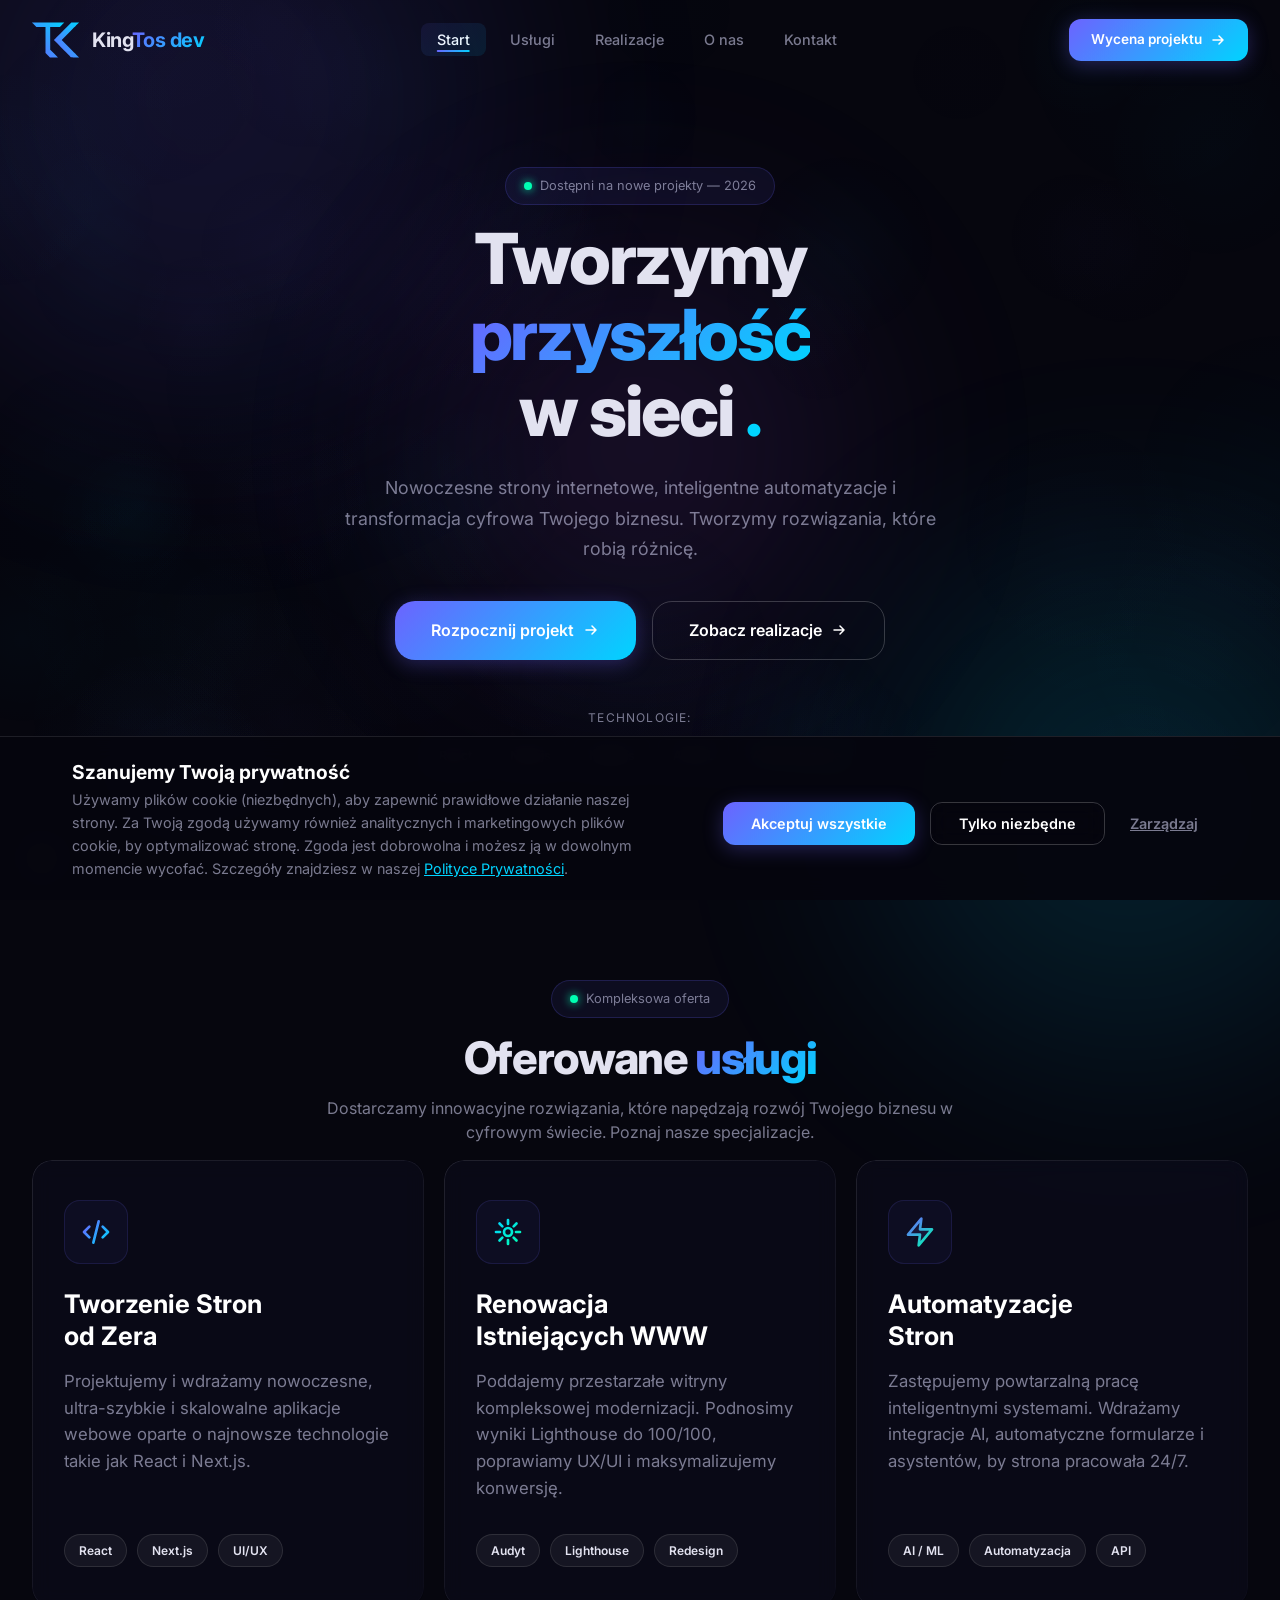
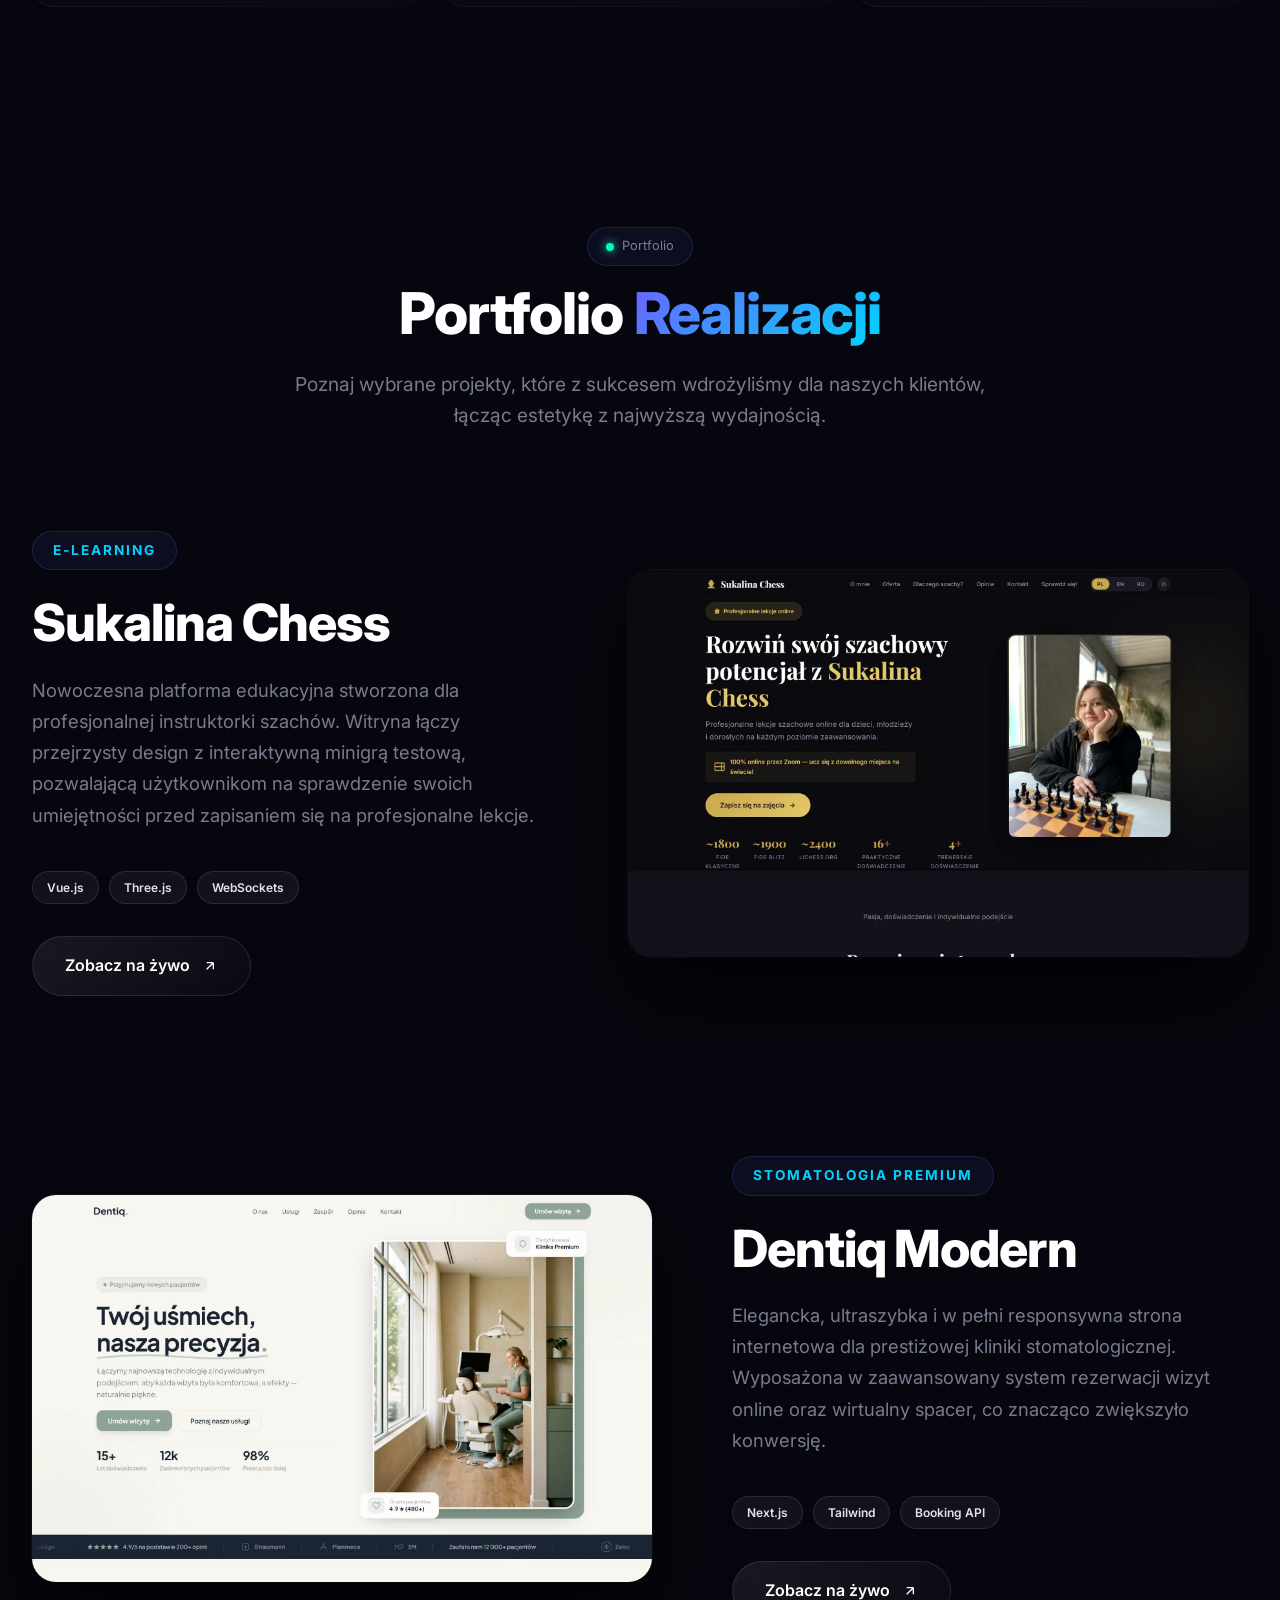
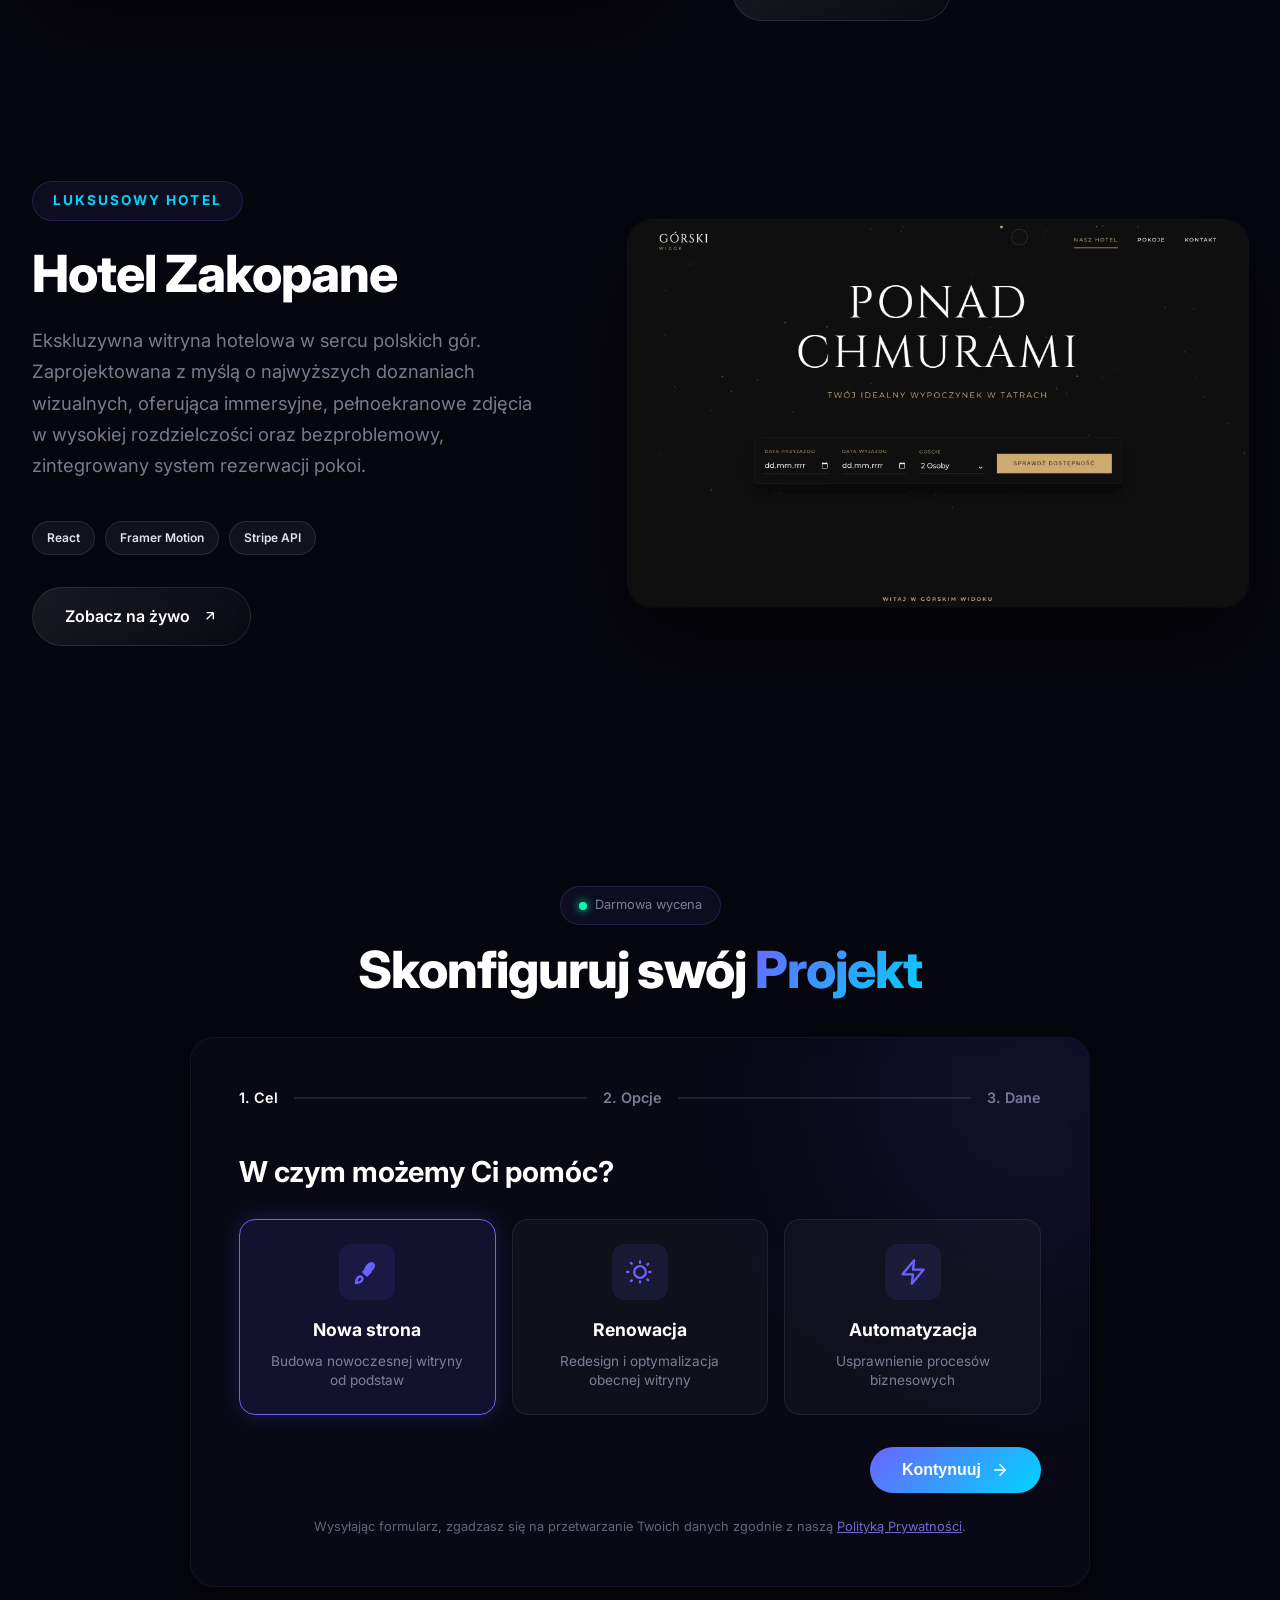
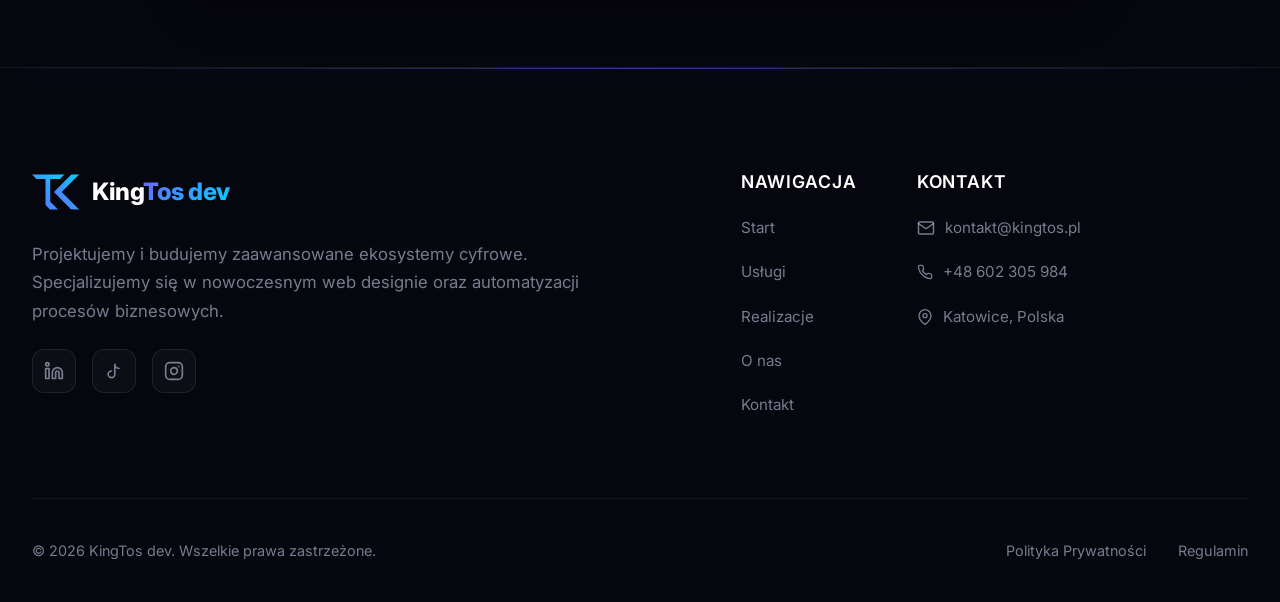
==== commit 5e464952: "Update social media links in footer" ====
--- a/index.html
+++ b/index.html
@@ -679,24 +679,25 @@
           <p class="site-footer__desc">Projektujemy i budujemy zaawansowane ekosystemy cyfrowe. Specjalizujemy się w
             nowoczesnym web designie oraz automatyzacji procesów biznesowych.</p>
           <div class="site-footer__socials">
-            <a href="#" aria-label="LinkedIn"><svg width="20" height="20" viewBox="0 0 24 24" fill="none"
-                stroke="currentColor" stroke-width="2" stroke-linecap="round" stroke-linejoin="round">
+            <a href="https://www.linkedin.com/company/kingtos-strony-i-automatyzacje/" target="_blank" aria-label="LinkedIn">
+              <svg width="20" height="20" viewBox="0 0 24 24" fill="none" stroke="currentColor" stroke-width="2" stroke-linecap="round" stroke-linejoin="round">
                 <path d="M16 8a6 6 0 0 1 6 6v7h-4v-7a2 2 0 0 0-2-2 2 2 0 0 0-2 2v7h-4v-7a6 6 0 0 1 6-6z"></path>
                 <rect x="2" y="9" width="4" height="12"></rect>
                 <circle cx="4" cy="4" r="2"></circle>
-              </svg></a>
-            <a href="#" aria-label="GitHub"><svg width="20" height="20" viewBox="0 0 24 24" fill="none"
-                stroke="currentColor" stroke-width="2" stroke-linecap="round" stroke-linejoin="round">
-                <path
-                  d="M9 19c-5 1.5-5-2.5-7-3m14 6v-3.87a3.37 3.37 0 0 0-.94-2.61c3.14-.35 6.44-1.54 6.44-7A5.44 5.44 0 0 0 20 4.77 5.07 5.07 0 0 0 19.91 1S18.73.65 16 2.48a13.38 13.38 0 0 0-7 0C6.27.65 5.09 1 5.09 1A5.07 5.07 0 0 0 5 4.77a5.44 5.44 0 0 0-1.5 3.78c0 5.42 3.3 6.61 6.44 7A3.37 3.37 0 0 0 9 18.13V22">
-                </path>
-              </svg></a>
-            <a href="#" aria-label="Instagram"><svg width="20" height="20" viewBox="0 0 24 24" fill="none"
-                stroke="currentColor" stroke-width="2" stroke-linecap="round" stroke-linejoin="round">
+              </svg>
+            </a>
+            <a href="https://www.tiktok.com/@kingtosdev" target="_blank" aria-label="TikTok">
+              <svg width="20" height="20" viewBox="0 0 24 24" fill="none" stroke="currentColor" stroke-width="2" stroke-linecap="round" stroke-linejoin="round">
+                <path d="M9 12a4 4 0 1 0 4 4V4a5 5 0 0 0 5 5"></path>
+              </svg>
+            </a>
+            <a href="https://www.instagram.com/kingtos_dev" target="_blank" aria-label="Instagram">
+              <svg width="20" height="20" viewBox="0 0 24 24" fill="none" stroke="currentColor" stroke-width="2" stroke-linecap="round" stroke-linejoin="round">
                 <rect x="2" y="2" width="20" height="20" rx="5" ry="5"></rect>
                 <path d="M16 11.37A4 4 0 1 1 12.63 8 4 4 0 0 1 16 11.37z"></path>
                 <line x1="17.5" y1="6.5" x2="17.51" y2="6.5"></line>
-              </svg></a>
+              </svg>
+            </a>
           </div>
         </div>
 
--- a/style.css
+++ b/style.css
@@ -35,7 +35,7 @@
 
 html {
   scroll-behavior: smooth;
-  scroll-padding-top: 90px;
+  scroll-padding-top: 50px;
   font-size: 16px;
 }
 
@@ -391,7 +391,6 @@
   align-items: center;
   z-index: 1;
   padding: 40px 0 0;
-  scroll-margin-top: -90px;
 }
 
 .hero__container {
@@ -2718,7 +2717,6 @@
   align-items: center;
   position: relative;
   contain: paint;
-  scroll-margin-top: -90px;
 }
 
 .bp-container {
--- a/style.css
+++ b/style.css
@@ -35,7 +35,7 @@
 
 html {
   scroll-behavior: smooth;
-  scroll-padding-top: 90px;
+  scroll-padding-top: 50px;
   font-size: 16px;
 }
 
@@ -391,7 +391,6 @@
   align-items: center;
   z-index: 1;
   padding: 40px 0 0;
-  scroll-margin-top: -90px;
 }
 
 .hero__container {
@@ -2718,7 +2717,6 @@
   align-items: center;
   position: relative;
   contain: paint;
-  scroll-margin-top: -90px;
 }
 
 .bp-container {
